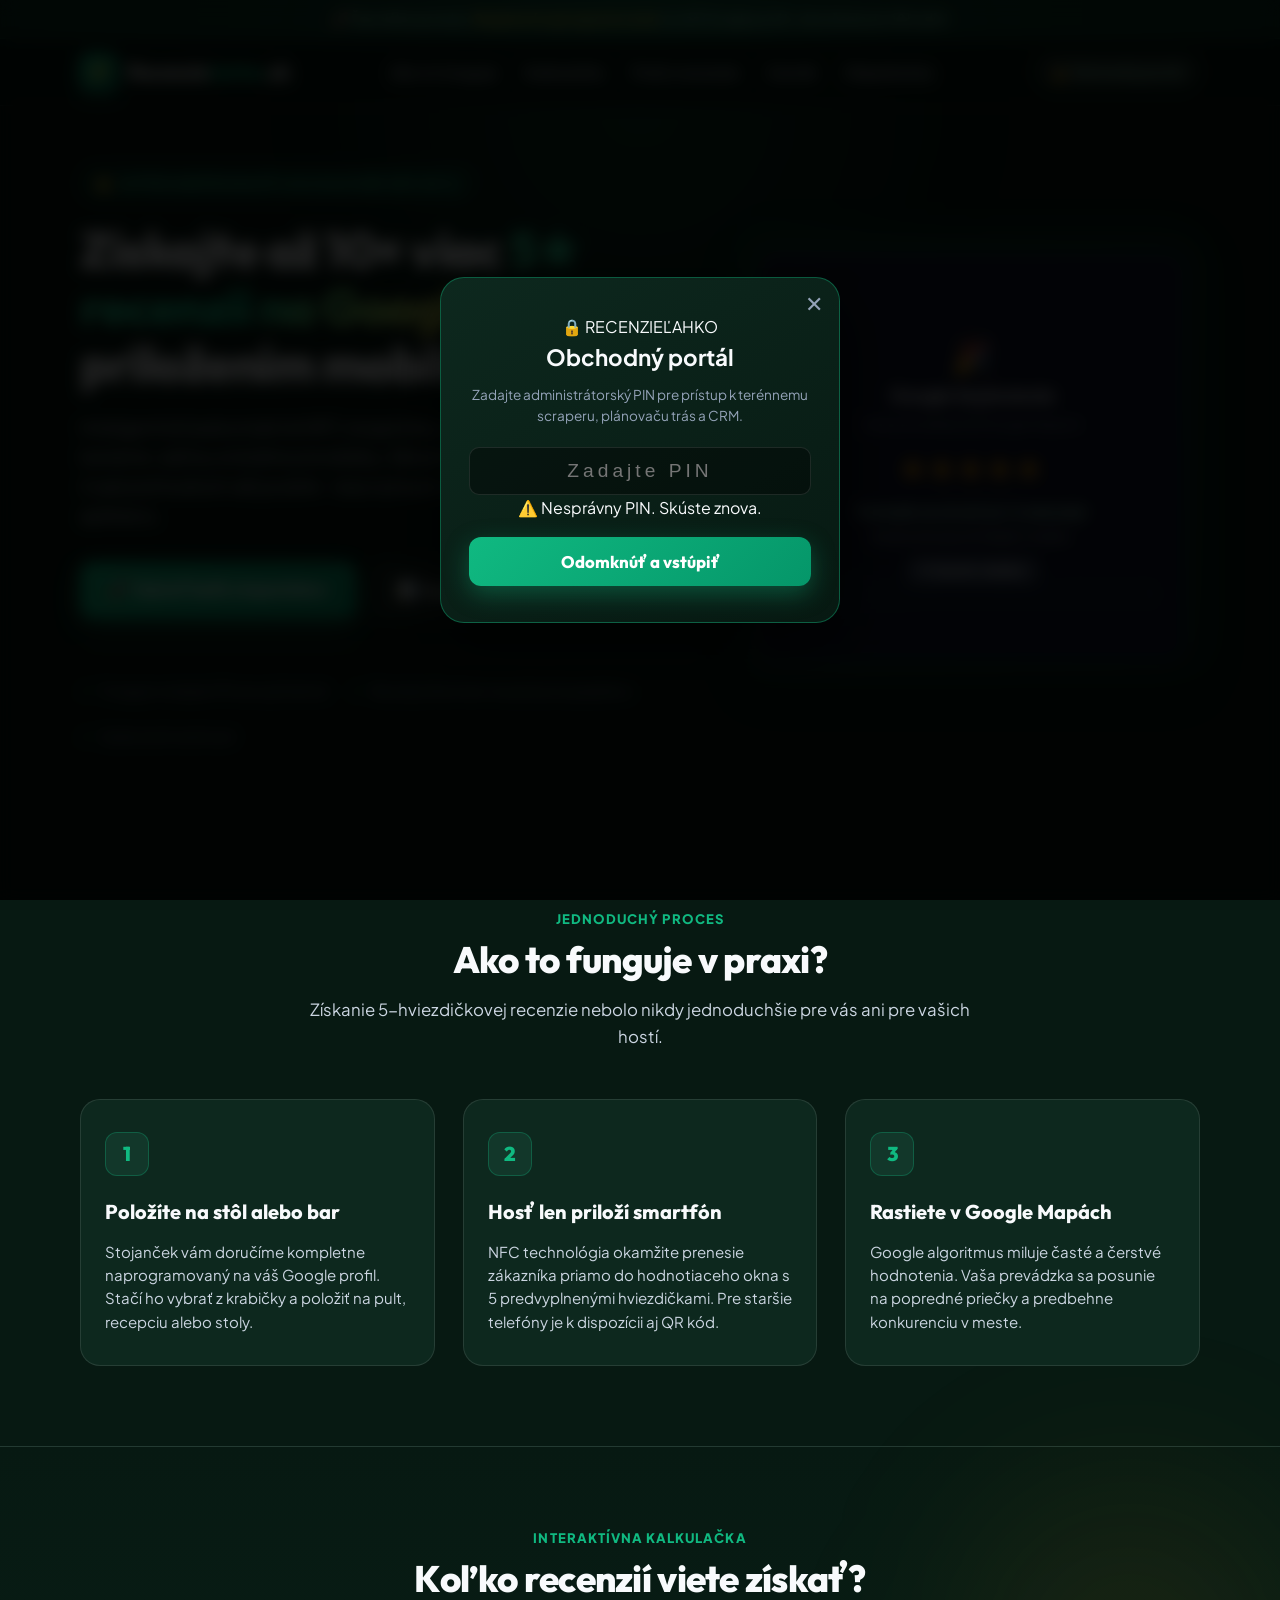
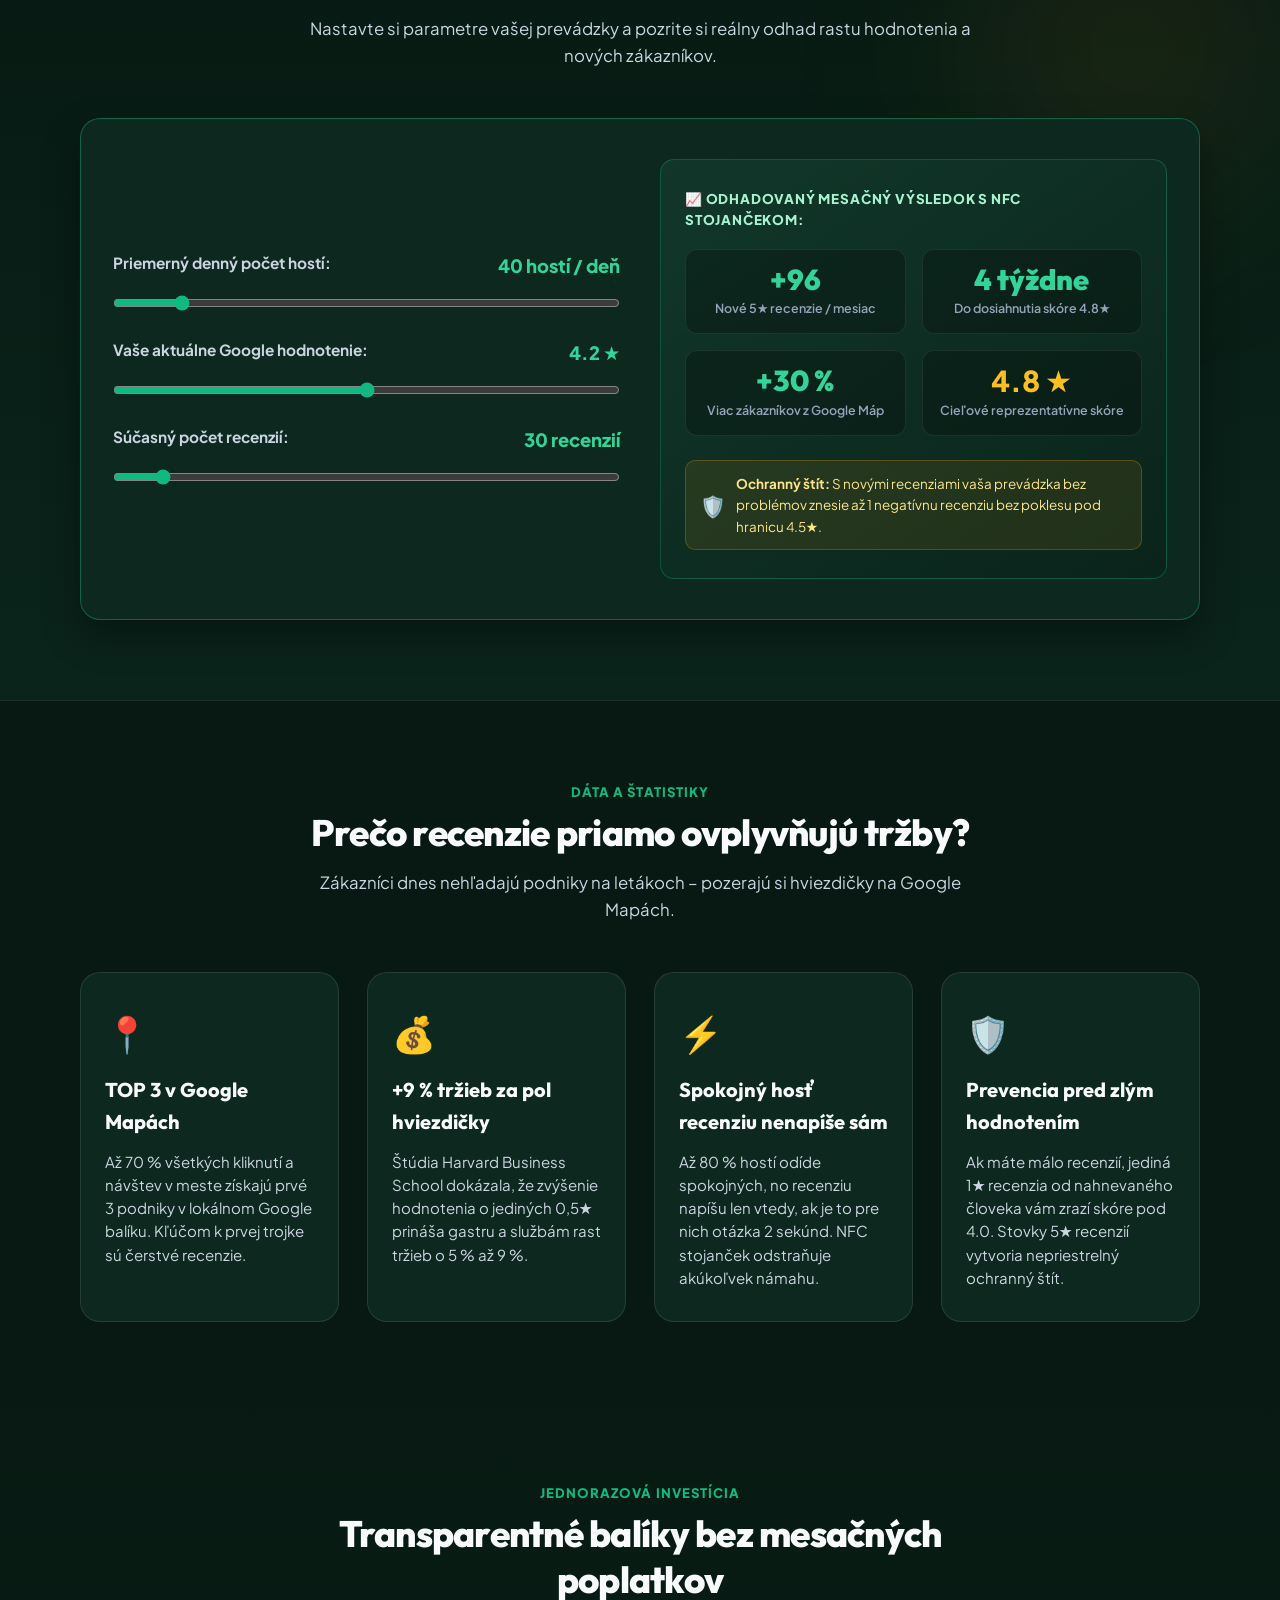
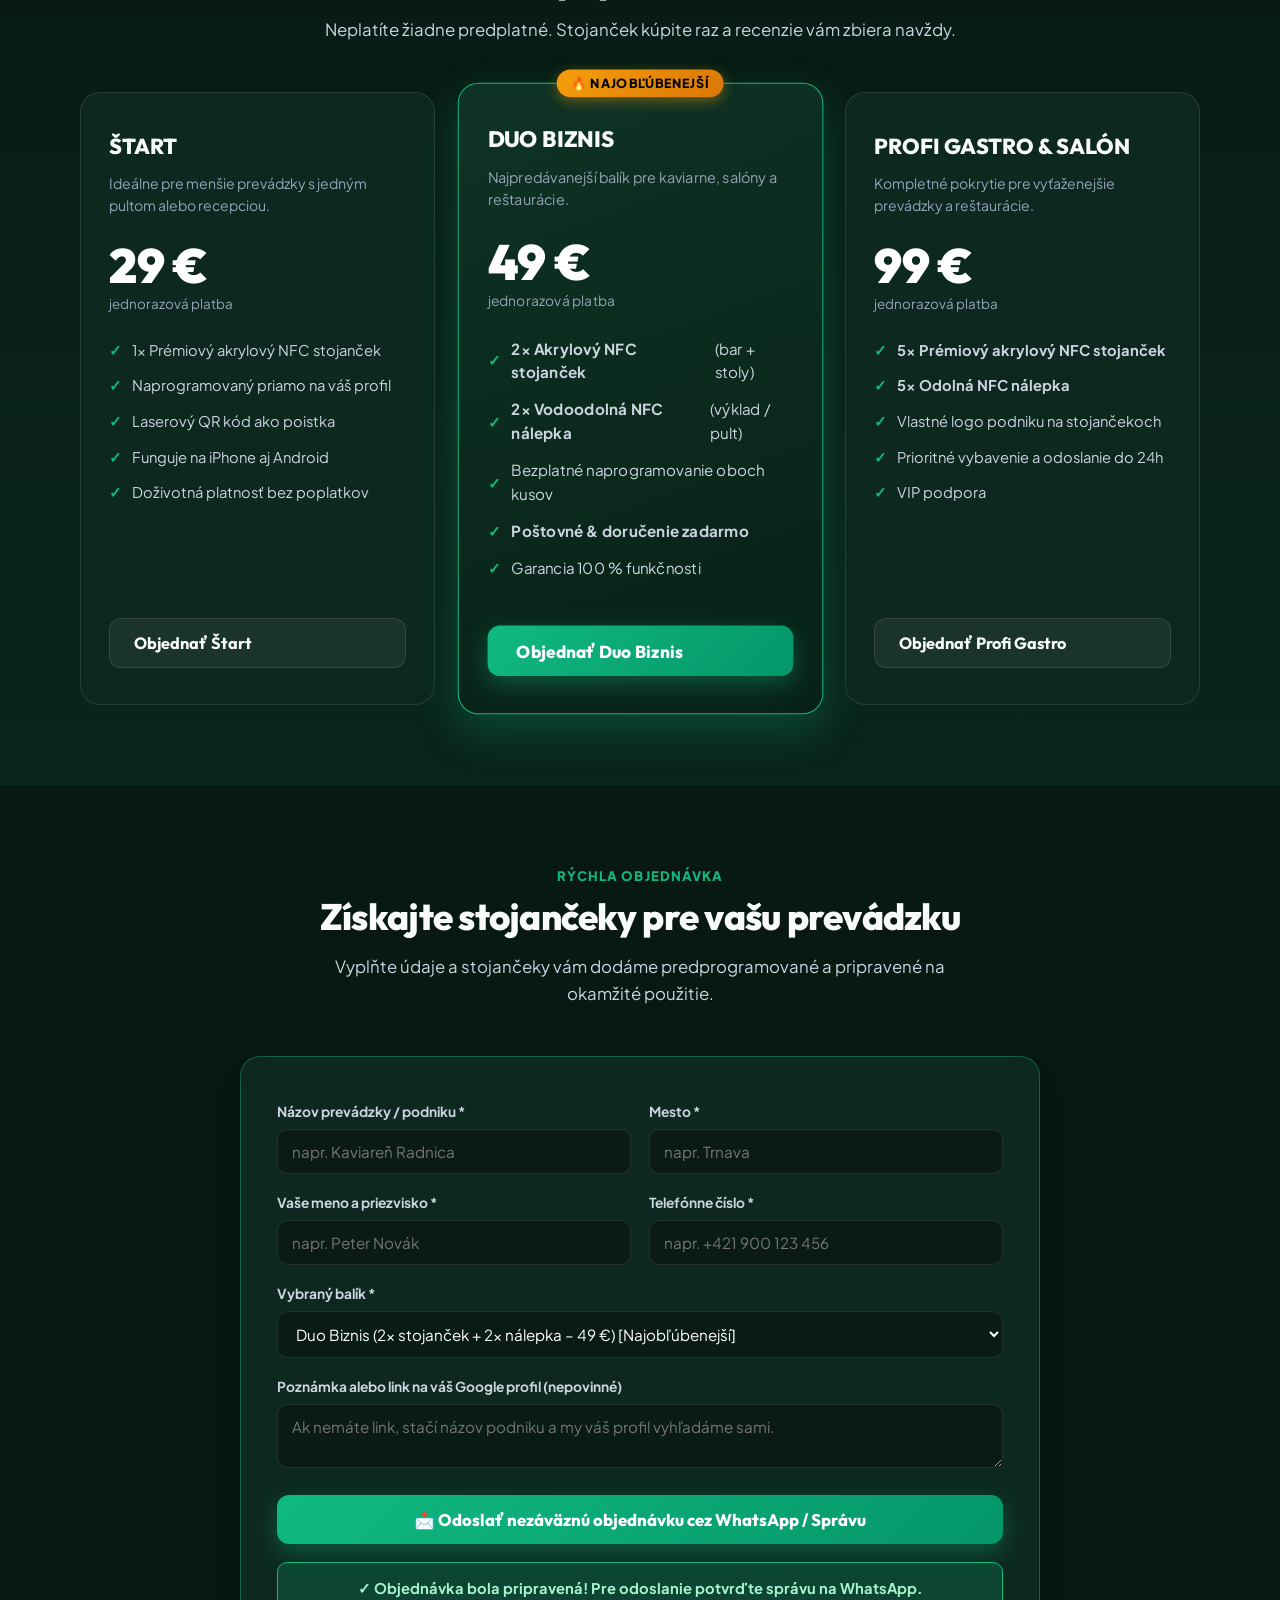
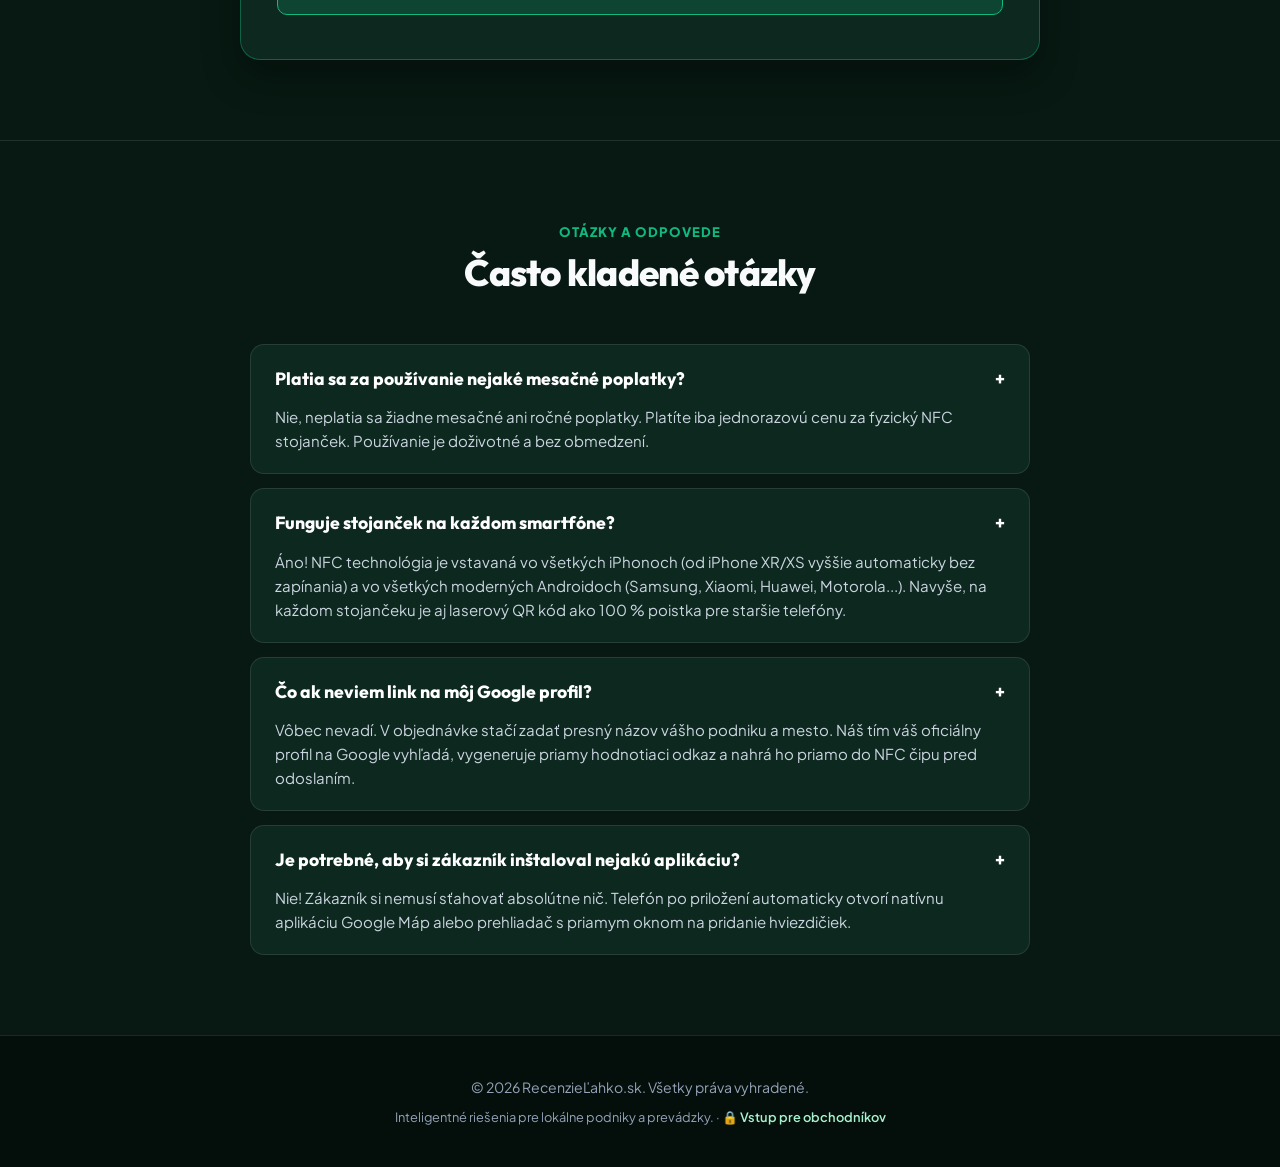
==== index.html @ ba393b00 "Nastavenie domeny recenzielahko.sk, PIN 178155 pre portal a B2B cennika" ====
<!doctype html>
<html lang="sk">
  <head>
    <meta charset="utf-8" />
    <meta name="viewport" content="width=device-width, initial-scale=1, viewport-fit=cover" />
    <meta name="theme-color" content="#071912" />
    <meta name="description" content="Získajte až 10× viac 5★ recenzií na Google jedným priložením mobilu. Prémiové NFC stojančeky a nálepky pre reštaurácie, kaviarne, salóny a lokálne prevádzky." />
    <link rel="icon" href="icon.svg" type="image/svg+xml" />
    <link rel="apple-touch-icon" href="icon-192.png" />
    <link rel="stylesheet" href="landing.css?v=2" />
    <title>RecenzieĽahko.sk – Viac 5★ Google recenzií jedným dotykom</title>
  </head>
  <body>
    <!-- Ambient Glows -->
    <div class="ambient-glow-1"></div>
    <div class="ambient-glow-2"></div>

    <!-- Top Announcement Bar -->
    <div class="top-bar">
      <span>🚀 Špeciálna ponuka: <strong>Bezplatné naprogramovanie</strong> na váš Google profil + doručenie do 48 hodín!</span>
    </div>

    <!-- Navbar -->
    <header class="navbar">
      <div class="container nav-container">
        <a href="#hero" class="brand-logo">
          <div class="brand-icon-wrap">⚡</div>
          <div>Recenzie<span class="accent">Ľahko</span>.sk</div>
        </a>

        <nav>
          <ul class="nav-links">
            <li><a href="#ako-to-funguje">Ako to funguje</a></li>
            <li><a href="#kalkulacka">Kalkulačka</a></li>
            <li><a href="#vyhody">Prečo recenzie</a></li>
            <li><a href="#cennik">Cenník</a></li>
            <li><a href="#objednavka">Objednávka</a></li>
          </ul>
        </nav>

        <div class="nav-actions">
          <button id="portalLoginBtn" class="portal-login-btn" type="button" title="Vstup do interného scrapera a CRM">
            🔒 Obchodný portál
          </button>
        </div>
      </div>
    </header>

    <!-- Hero Section -->
    <section id="hero" class="hero-section">
      <div class="container hero-grid">
        <div class="hero-text-col">
          <div class="hero-badge">
            <span>⭐</span> ZVÝŠTE NÁVŠTEVNOSŤ Z GOOGLE MÁP AŽ O 30 %
          </div>
          <h1 class="hero-title">
            Získajte až 10× viac <span class="gradient-text">5★ recenzií na Google</span> jedným priložením mobilu.
          </h1>
          <p class="hero-subtitle">
            Inteligentné bezkontaktné NFC stojančeky a nálepky pre reštaurácie, kaviarne, salóny a lokálne prevádzky. Zákazník len priloží smartfón a do 2 sekúnd hodnotí váš podnik – bez nutnosti sťahovať akúkoľvek aplikáciu.
          </p>

          <div class="hero-cta-row">
            <a href="#cennik" class="btn-primary">
              🚀 Vybrať balík stojančekov
            </a>
            <a href="#kalkulacka" class="btn-secondary">
              📊 Vypočítať rast hodnotenia
            </a>
          </div>

          <div class="trust-bullets">
            <div class="trust-item">
              <span class="icon">✓</span> Funguje na Apple iPhone aj Android
            </div>
            <div class="trust-item">
              <span class="icon">✓</span> Bez akýchkoľvek mesačných poplatkov
            </div>
            <div class="trust-item">
              <span class="icon">✓</span> Doživotná funkčnosť
            </div>
          </div>
        </div>

        <!-- 3D Stand Visual & Simulation -->
        <div class="hero-visual-col">
          <div class="hero-visual-card">
            <!-- Simulated Google Review Popup (Toggled on Click) -->
            <div id="demoPopup" class="demo-popup-overlay hidden">
              <span style="font-size: 2rem;">🎉</span>
              <h4>Google Hodnotenie</h4>
              <p class="hint" style="color: #94a3b8; font-size: 0.82rem;">Vaša prevádzka na Google Mapách</p>
              <div class="demo-popup-stars">★★★★★</div>
              <p style="font-size: 0.88rem; color: #a7f3d0; font-weight: 700;">Formulár sa otvoril za 1,2 sekundy!</p>
              <p class="hint" style="color: #cbd5e1; font-size: 0.78rem; margin-top: 4px;">Hostia nemusia nič hľadať v mobile.</p>
              <button id="closeDemoBtn" class="demo-popup-close-btn" type="button">✕ Zavrieť ukážku</button>
            </div>

            <!-- Stand Mockup -->
            <div class="stand-mockup">
              <div class="stand-google-logo">
                <span>G</span><span>o</span><span>o</span><span>g</span><span>l</span><span>e</span>
              </div>
              <div class="stand-nfc-wave">
                <span>📡</span>
              </div>
              <div>
                <div class="stand-stars">★★★★★</div>
                <div class="stand-tap-hint">Priložte telefón sem</div>
              </div>
            </div>

            <button id="triggerDemoBtn" class="interactive-demo-btn" type="button">
              📱 Kliknite sem a vyskúšajte simuláciu priloženia
            </button>
            <p class="hint" style="margin-top: 10px; color: #64748b; font-size: 0.78rem;">
              Akrylový stojanček v prémiovej čierno-zelenej povrchovej úprave.
            </p>
          </div>
        </div>
      </div>
    </section>

    <!-- Ako to funguje -->
    <section id="ako-to-funguje" class="steps-section">
      <div class="container">
        <div class="section-heading">
          <span class="section-tag">JEDNODUCHÝ PROCES</span>
          <h2 class="section-title">Ako to funguje v praxi?</h2>
          <p class="section-desc">Získanie 5-hviezdičkovej recenzie nebolo nikdy jednoduchšie pre vás ani pre vašich hostí.</p>
        </div>

        <div class="steps-grid">
          <div class="step-card">
            <div class="step-number">1</div>
            <h3 class="step-title">Položíte na stôl alebo bar</h3>
            <p class="step-desc">
              Stojanček vám doručíme kompletne naprogramovaný na váš Google profil. Stačí ho vybrať z krabičky a položiť na pult, recepciu alebo stoly.
            </p>
          </div>

          <div class="step-card">
            <div class="step-number">2</div>
            <h3 class="step-title">Hosť len priloží smartfón</h3>
            <p class="step-desc">
              NFC technológia okamžite prenesie zákazníka priamo do hodnotiaceho okna s 5 predvyplnenými hviezdičkami. Pre staršie telefóny je k dispozícii aj QR kód.
            </p>
          </div>

          <div class="step-card">
            <div class="step-number">3</div>
            <h3 class="step-title">Rastiete v Google Mapách</h3>
            <p class="step-desc">
              Google algoritmus miluje časté a čerstvé hodnotenia. Vaša prevádzka sa posunie na popredné priečky a predbehne konkurenciu v meste.
            </p>
          </div>
        </div>
      </div>
    </section>

    <!-- Interaktívna Kalkulačka -->
    <section id="kalkulacka" class="calculator-section">
      <div class="container">
        <div class="section-heading">
          <span class="section-tag">INTERAKTÍVNA KALKULAČKA</span>
          <h2 class="section-title">Koľko recenzií viete získať?</h2>
          <p class="section-desc">Nastavte si parametre vašej prevádzky a pozrite si reálny odhad rastu hodnotenia a nových zákazníkov.</p>
        </div>

        <div class="calc-card">
          <div class="calc-grid">
            <div class="calc-inputs">
              <div class="calc-input-group">
                <label for="guestsSlider">
                  <span>Priemerný denný počet hostí:</span>
                  <span id="guestsDisplay" class="val-display">40 hostí / deň</span>
                </label>
                <input id="guestsSlider" class="calc-slider" type="range" min="10" max="250" step="5" value="40" />
              </div>

              <div class="calc-input-group">
                <label for="scoreSlider">
                  <span>Vaše aktuálne Google hodnotenie:</span>
                  <span id="scoreDisplay" class="val-display">4.2 ★</span>
                </label>
                <input id="scoreSlider" class="calc-slider" type="range" min="3.5" max="4.9" step="0.1" value="4.2" />
              </div>

              <div class="calc-input-group">
                <label for="reviewsSlider">
                  <span>Súčasný počet recenzií:</span>
                  <span id="reviewsDisplay" class="val-display">30 recenzií</span>
                </label>
                <input id="reviewsSlider" class="calc-slider" type="range" min="5" max="300" step="5" value="30" />
              </div>
            </div>

            <div class="calc-results-box">
              <div class="calc-results-heading">📈 Odhadovaný mesačný výsledok s NFC stojančekom:</div>

              <div class="calc-kpi-grid">
                <div class="calc-kpi-card">
                  <div id="calcNewReviews" class="calc-kpi-val">+96</div>
                  <div class="calc-kpi-lbl">Nové 5★ recenzie / mesiac</div>
                </div>

                <div class="calc-kpi-card">
                  <div id="calcWeeksToGoal" class="calc-kpi-val">3 týždne</div>
                  <div class="calc-kpi-lbl">Do dosiahnutia skóre 4.8★</div>
                </div>

                <div class="calc-kpi-card">
                  <div id="calcCustomerGrowth" class="calc-kpi-val">+25 %</div>
                  <div class="calc-kpi-lbl">Viac zákazníkov z Google Máp</div>
                </div>

                <div class="calc-kpi-card">
                  <div style="font-size: 1.8rem; font-weight: 850; color: #fbbf24; line-height: 1.1; margin-bottom: 4px;">4.8 ★</div>
                  <div class="calc-kpi-lbl">Cieľové reprezentatívne skóre</div>
                </div>
              </div>

              <div class="calc-shield-info">
                <span style="font-size: 1.3rem;">🛡️</span>
                <span><strong>Ochranný štít:</strong> S novými recenziami vaša prevádzka bez problémov znesie až <span id="calcShieldCount">6 negatívnych recenzií</span> bez poklesu pod hranicu 4.5★.</span>
              </div>
            </div>
          </div>
        </div>
      </div>
    </section>

    <!-- Prečo Google recenzie rozhodujú o tržbách -->
    <section id="vyhody" class="steps-section">
      <div class="container">
        <div class="section-heading">
          <span class="section-tag">DÁTA A ŠTATISTIKY</span>
          <h2 class="section-title">Prečo recenzie priamo ovplyvňujú tržby?</h2>
          <p class="section-desc">Zákazníci dnes nehľadajú podniky na letákoch – pozerajú si hviezdičky na Google Mapách.</p>
        </div>

        <div class="steps-grid" style="grid-template-columns: repeat(auto-fit, minmax(250px, 1fr));">
          <div class="step-card">
            <div style="font-size: 2.2rem; margin-bottom: 12px;">📍</div>
            <h3 class="step-title">TOP 3 v Google Mapách</h3>
            <p class="step-desc">Až 70 % všetkých kliknutí a návštev v meste získajú prvé 3 podniky v lokálnom Google balíku. Kľúčom k prvej trojke sú čerstvé recenzie.</p>
          </div>

          <div class="step-card">
            <div style="font-size: 2.2rem; margin-bottom: 12px;">💰</div>
            <h3 class="step-title">+9 % tržieb za pol hviezdičky</h3>
            <p class="step-desc">Štúdia Harvard Business School dokázala, že zvýšenie hodnotenia o jediných 0,5★ prináša gastru a službám rast tržieb o 5 % až 9 %.</p>
          </div>

          <div class="step-card">
            <div style="font-size: 2.2rem; margin-bottom: 12px;">⚡</div>
            <h3 class="step-title">Spokojný hosť recenziu nenapíše sám</h3>
            <p class="step-desc">Až 80 % hostí odíde spokojných, no recenziu napíšu len vtedy, ak je to pre nich otázka 2 sekúnd. NFC stojanček odstraňuje akúkoľvek námahu.</p>
          </div>

          <div class="step-card">
            <div style="font-size: 2.2rem; margin-bottom: 12px;">🛡️</div>
            <h3 class="step-title">Prevencia pred zlým hodnotením</h3>
            <p class="step-desc">Ak máte málo recenzií, jediná 1★ recenzia od nahnevaného človeka vám zrazí skóre pod 4.0. Stovky 5★ recenzií vytvoria nepriestrelný ochranný štít.</p>
          </div>
        </div>
      </div>
    </section>

    <!-- Cenník balíkov -->
    <section id="cennik" class="pricing-section">
      <div class="container">
        <div class="section-heading">
          <span class="section-tag">JEDNORAZOVÁ INVESTÍCIA</span>
          <h2 class="section-title">Transparentné balíky bez mesačných poplatkov</h2>
          <p class="section-desc">Neplatíte žiadne predplatné. Stojanček kúpite raz a recenzie vám zbiera navždy.</p>
        </div>

        <div class="pricing-grid">
          <!-- Balík 1: Štart -->
          <div class="pricing-card">
            <h3 class="plan-name">ŠTART</h3>
            <p class="plan-desc">Ideálne pre menšie prevádzky s jedným pultom alebo recepciou.</p>
            <div class="plan-price">
              <span class="price-num">29 €</span>
              <span class="price-sub">jednorazová platba</span>
            </div>
            <ul class="plan-features">
              <li><span class="check">✓</span> 1× Prémiový akrylový NFC stojanček</li>
              <li><span class="check">✓</span> Naprogramovaný priamo na váš profil</li>
              <li><span class="check">✓</span> Laserový QR kód ako poistka</li>
              <li><span class="check">✓</span> Funguje na iPhone aj Android</li>
              <li><span class="check">✓</span> Doživotná platnosť bez poplatkov</li>
            </ul>
            <button class="btn-secondary" type="button" onclick="selectPackage('Štart (1x stojanček - 29 €)')">
              Objednať Štart
            </button>
          </div>

          <!-- Balík 2: Bestseller -->
          <div class="pricing-card featured">
            <div class="featured-badge">🔥 NAJOBĽÚBENEJŠÍ</div>
            <h3 class="plan-name">DUO BIZNIS</h3>
            <p class="plan-desc">Najpredávanejší balík pre kaviarne, salóny a reštaurácie.</p>
            <div class="plan-price">
              <span class="price-num">49 €</span>
              <span class="price-sub">jednorazová platba</span>
            </div>
            <ul class="plan-features">
              <li><span class="check">✓</span> <strong>2× Akrylový NFC stojanček</strong> (bar + stoly)</li>
              <li><span class="check">✓</span> <strong>2× Vodoodolná NFC nálepka</strong> (výklad / pult)</li>
              <li><span class="check">✓</span> Bezplatné naprogramovanie oboch kusov</li>
              <li><span class="check">✓</span> <strong>Poštovné & doručenie zadarmo</strong></li>
              <li><span class="check">✓</span> Garancia 100 % funkčnosti</li>
            </ul>
            <button class="btn-primary" type="button" onclick="selectPackage('Duo Biznis (2x stojanček + 2x nálepka - 49 €)')">
              Objednať Duo Biznis
            </button>
          </div>

          <!-- Balík 3: Profi Gastro -->
          <div class="pricing-card">
            <h3 class="plan-name">PROFI GASTRO & SALÓN</h3>
            <p class="plan-desc">Kompletné pokrytie pre vyťaženejšie prevádzky a reštaurácie.</p>
            <div class="plan-price">
              <span class="price-num">99 €</span>
              <span class="price-sub">jednorazová platba</span>
            </div>
            <ul class="plan-features">
              <li><span class="check">✓</span> <strong>5× Prémiový akrylový NFC stojanček</strong></li>
              <li><span class="check">✓</span> <strong>5× Odolná NFC nálepka</strong></li>
              <li><span class="check">✓</span> Vlastné logo podniku na stojančekoch</li>
              <li><span class="check">✓</span> Prioritné vybavenie a odoslanie do 24h</li>
              <li><span class="check">✓</span> VIP podpora</li>
            </ul>
            <button class="btn-secondary" type="button" onclick="selectPackage('Profi Gastro (5x stojanček + 5x nálepka - 99 €)')">
              Objednať Profi Gastro
            </button>
          </div>
        </div>
      </div>
    </section>

    <!-- Objednávkový formulár -->
    <section id="objednavka" class="order-section">
      <div class="container">
        <div class="section-heading">
          <span class="section-tag">RÝCHLA OBJEDNÁVKA</span>
          <h2 class="section-title">Získajte stojančeky pre vašu prevádzku</h2>
          <p class="section-desc">Vyplňte údaje a stojančeky vám dodáme predprogramované a pripravené na okamžité použitie.</p>
        </div>

        <div class="order-card">
          <form id="orderForm">
            <div class="form-grid">
              <div class="form-group">
                <label for="orderBusiness">Názov prevádzky / podniku *</label>
                <input id="orderBusiness" type="text" required placeholder="napr. Kaviareň Radnica" />
              </div>

              <div class="form-group">
                <label for="orderCity">Mesto *</label>
                <input id="orderCity" type="text" required placeholder="napr. Trnava" />
              </div>

              <div class="form-group">
                <label for="orderName">Vaše meno a priezvisko *</label>
                <input id="orderName" type="text" required placeholder="napr. Peter Novák" />
              </div>

              <div class="form-group">
                <label for="orderPhone">Telefónne číslo *</label>
                <input id="orderPhone" type="tel" required placeholder="napr. +421 900 123 456" />
              </div>

              <div class="form-group form-group-full">
                <label for="orderPackage">Vybraný balík *</label>
                <select id="orderPackage" required>
                  <option value="Duo Biznis (2x stojanček + 2x nálepka - 49 €)">Duo Biznis (2× stojanček + 2× nálepka – 49 €) [Najobľúbenejší]</option>
                  <option value="Štart (1x stojanček - 29 €)">Štart (1× stojanček – 29 €)</option>
                  <option value="Profi Gastro (5x stojanček + 5x nálepka - 99 €)">Profi Gastro (5× stojanček + 5× nálepka – 99 €)</option>
                </select>
              </div>

              <div class="form-group form-group-full">
                <label for="orderNote">Poznámka alebo link na váš Google profil (nepovinné)</label>
                <textarea id="orderNote" rows="2" placeholder="Ak nemáte link, stačí názov podniku a my váš profil vyhľadáme sami."></textarea>
              </div>
            </div>

            <button type="submit" class="btn-primary" style="width: 100%; margin-top: 20px; justify-content: center;">
              📩 Odoslať nezáväznú objednávku cez WhatsApp / Správu
            </button>

            <div id="orderSuccess" class="order-status-msg success hidden">
              ✓ Objednávka bola pripravená! Pre odoslanie potvrďte správu na WhatsApp.
            </div>
          </form>
        </div>
      </div>
    </section>

    <!-- FAQ -->
    <section class="faq-section">
      <div class="container">
        <div class="section-heading">
          <span class="section-tag">OTÁZKY A ODPOVEDE</span>
          <h2 class="section-title">Často kladené otázky</h2>
        </div>

        <div class="faq-list">
          <div class="faq-item">
            <div class="faq-question">
              <span>Platia sa za používanie nejaké mesačné poplatky?</span>
              <span class="faq-toggle-icon">+</span>
            </div>
            <p class="faq-answer hidden">
              Nie, neplatia sa žiadne mesačné ani ročné poplatky. Platíte iba jednorazovú cenu za fyzický NFC stojanček. Používanie je doživotné a bez obmedzení.
            </p>
          </div>

          <div class="faq-item">
            <div class="faq-question">
              <span>Funguje stojanček na každom smartfóne?</span>
              <span class="faq-toggle-icon">+</span>
            </div>
            <p class="faq-answer hidden">
              Áno! NFC technológia je vstavaná vo všetkých iPhonoch (od iPhone XR/XS vyššie automaticky bez zapínania) a vo všetkých moderných Androidoch (Samsung, Xiaomi, Huawei, Motorola...). Navyše, na každom stojančeku je aj laserový QR kód ako 100 % poistka pre staršie telefóny.
            </p>
          </div>

          <div class="faq-item">
            <div class="faq-question">
              <span>Čo ak neviem link na môj Google profil?</span>
              <span class="faq-toggle-icon">+</span>
            </div>
            <p class="faq-answer hidden">
              Vôbec nevadí. V objednávke stačí zadať presný názov vášho podniku a mesto. Náš tím váš oficiálny profil na Google vyhľadá, vygeneruje priamy hodnotiaci odkaz a nahrá ho priamo do NFC čipu pred odoslaním.
            </p>
          </div>

          <div class="faq-item">
            <div class="faq-question">
              <span>Je potrebné, aby si zákazník inštaloval nejakú aplikáciu?</span>
              <span class="faq-toggle-icon">+</span>
            </div>
            <p class="faq-answer hidden">
              Nie! Zákazník si nemusí sťahovať absolútne nič. Telefón po priložení automaticky otvorí natívnu aplikáciu Google Máp alebo prehliadač s priamym oknom na pridanie hviezdičiek.
            </p>
          </div>
        </div>
      </div>
    </section>

    <!-- Footer -->
    <footer class="footer">
      <div class="container">
        <p style="margin-bottom: 8px;">© 2026 RecenzieĽahko.sk. Všetky práva vyhradené.</p>
        <p style="font-size: 0.8rem;">
          Inteligentné riešenia pre lokálne podniky a prevádzky. · 
          <a href="#" id="footerLoginLink">🔒 Vstup pre obchodníkov</a>
        </p>
      </div>
    </footer>

    <!-- Login Modal (Obchodný portál / Scraper) -->
    <div id="loginModal" class="modal-overlay hidden">
      <div class="modal-card">
        <button id="closeLoginModal" class="modal-close-btn" type="button">✕</button>
        <div class="auth-logo-badge">🔒 RECENZIEĽAHKO</div>
        <h3 style="font-size: 1.4rem; margin-bottom: 8px;">Obchodný portál</h3>
        <p class="hint" style="color: #94a3b8; font-size: 0.85rem; margin-bottom: 20px;">
          Zadajte administrátorský PIN pre prístup k terénnemu scraperu, plánovaču trás a CRM.
        </p>

        <form id="modalAuthForm">
          <input id="modalPinInput" type="password" autocomplete="current-password" placeholder="Zadajte PIN" style="width: 100%; background: rgba(0,0,0,0.4); border: 1.5px solid var(--border); color: #fff; padding: 12px 14px; border-radius: 10px; font-size: 1.2rem; text-align: center; letter-spacing: 4px;" required />
          <p id="modalAuthError" class="auth-error-msg hidden">⚠️ Nesprávny PIN. Skúste znova.</p>
          <button type="submit" class="btn-primary" style="width: 100%; margin-top: 16px; justify-content: center;">
            Odomknúť a vstúpiť
          </button>
        </form>
      </div>
    </div>

    <!-- Script -->
    <script src="landing.js?v=2"></script>
  </body>
</html>
---- landing.css ----
/* ==========================================================================
   NFC Recenzie - Landing Page Stylesheet
   Modern, Ultra-Premium, Dynamic Aesthetics (Forest Green + Gold + Glass)
   ========================================================================== */

@import url('https://fonts.googleapis.com/css2?family=Outfit:wght@400;500;600;700;800;900&family=Plus+Jakarta+Sans:wght@400;500;600;700;800&display=swap');

:root {
  --bg-dark: #071912;
  --bg-card: #0d281e;
  --bg-card-light: #12372a;
  --primary: #10b981;
  --primary-hover: #059669;
  --primary-glow: rgba(16, 185, 129, 0.25);
  --gold: #f59e0b;
  --gold-light: #fef3c7;
  --text-main: #f8fafc;
  --text-muted: #94a3b8;
  --text-sub: #cbd5e1;
  --border: rgba(255, 255, 255, 0.1);
  --border-active: rgba(16, 185, 129, 0.4);
  --radius-lg: 20px;
  --radius-md: 14px;
  --radius-sm: 8px;
  --font-heading: 'Outfit', sans-serif;
  --font-body: 'Plus Jakarta Sans', sans-serif;
  --shadow-card: 0 16px 36px rgba(0, 0, 0, 0.35);
  --shadow-glow: 0 0 40px rgba(16, 185, 129, 0.2);
}

*, *::before, *::after {
  box-sizing: border-box;
  margin: 0;
  padding: 0;
}

html {
  scroll-behavior: smooth;
  font-size: 16px;
  background-color: var(--bg-dark);
}

body {
  font-family: var(--font-body);
  color: var(--text-main);
  background-color: var(--bg-dark);
  line-height: 1.6;
  overflow-x: hidden;
  -webkit-font-smoothing: antialiased;
}

/* Background Ambient Glows */
.ambient-glow-1 {
  position: absolute;
  top: -120px;
  left: 50%;
  transform: translateX(-50%);
  width: 750px;
  height: 450px;
  background: radial-gradient(circle, rgba(16, 185, 129, 0.18) 0%, rgba(7, 25, 18, 0) 70%);
  filter: blur(60px);
  pointer-events: none;
  z-index: 0;
}

.ambient-glow-2 {
  position: absolute;
  top: 1400px;
  right: -100px;
  width: 500px;
  height: 500px;
  background: radial-gradient(circle, rgba(245, 158, 11, 0.1) 0%, rgba(7, 25, 18, 0) 70%);
  filter: blur(80px);
  pointer-events: none;
  z-index: 0;
}

.container {
  max-width: 1160px;
  margin: 0 auto;
  padding: 0 20px;
  position: relative;
  z-index: 1;
}

/* ----------------------------------------------------
   Announcement Bar
---------------------------------------------------- */
.top-bar {
  background: linear-gradient(90deg, #092e21 0%, #124331 50%, #092e21 100%);
  border-bottom: 1px solid rgba(16, 185, 129, 0.2);
  text-align: center;
  padding: 8px 14px;
  font-size: 0.84rem;
  font-weight: 600;
  color: #a7f3d0;
  display: flex;
  align-items: center;
  justify-content: center;
  gap: 8px;
}

.top-bar strong {
  color: #fde047;
}

/* ----------------------------------------------------
   Navbar
---------------------------------------------------- */
.navbar {
  position: sticky;
  top: 0;
  background: rgba(7, 25, 18, 0.85);
  backdrop-filter: blur(14px);
  -webkit-backdrop-filter: blur(14px);
  border-bottom: 1px solid var(--border);
  z-index: 100;
  padding: 14px 0;
  transition: background 0.3s;
}

.nav-container {
  display: flex;
  align-items: center;
  justify-content: space-between;
}

.brand-logo {
  display: flex;
  align-items: center;
  gap: 10px;
  text-decoration: none;
  color: var(--text-main);
  font-family: var(--font-heading);
  font-weight: 800;
  font-size: 1.25rem;
  letter-spacing: -0.02em;
}

.brand-icon-wrap {
  width: 38px;
  height: 38px;
  background: linear-gradient(135deg, #10b981 0%, #047857 100%);
  border-radius: 10px;
  display: flex;
  align-items: center;
  justify-content: center;
  font-size: 1.2rem;
  box-shadow: 0 4px 14px rgba(16, 185, 129, 0.4);
}

.brand-logo span.accent {
  color: var(--primary);
}

.nav-links {
  display: flex;
  align-items: center;
  gap: 28px;
  list-style: none;
}

.nav-links a {
  color: var(--text-sub);
  text-decoration: none;
  font-size: 0.92rem;
  font-weight: 600;
  transition: color 0.15s;
}

.nav-links a:hover {
  color: var(--primary);
}

.nav-actions {
  display: flex;
  align-items: center;
  gap: 12px;
}

.portal-login-btn {
  background: rgba(255, 255, 255, 0.08);
  color: #a7f3d0;
  border: 1.5px solid rgba(16, 185, 129, 0.35);
  padding: 8px 16px;
  border-radius: 99px;
  font-family: var(--font-body);
  font-size: 0.85rem;
  font-weight: 700;
  cursor: pointer;
  display: inline-flex;
  align-items: center;
  gap: 6px;
  transition: all 0.2s;
}

.portal-login-btn:hover {
  background: rgba(16, 185, 129, 0.15);
  border-color: var(--primary);
  color: #ffffff;
  transform: translateY(-1px);
}

/* ----------------------------------------------------
   Hero Section
---------------------------------------------------- */
.hero-section {
  padding: 60px 0 80px;
  position: relative;
}

.hero-grid {
  display: grid;
  grid-template-columns: 1.15fr 0.85fr;
  gap: 48px;
  align-items: center;
}

.hero-badge {
  display: inline-flex;
  align-items: center;
  gap: 8px;
  background: rgba(16, 185, 129, 0.12);
  border: 1px solid rgba(16, 185, 129, 0.3);
  color: #34d399;
  padding: 6px 14px;
  border-radius: 99px;
  font-size: 0.82rem;
  font-weight: 750;
  letter-spacing: 0.04em;
  margin-bottom: 20px;
}

.hero-title {
  font-family: var(--font-heading);
  font-size: 3.1rem;
  font-weight: 850;
  line-height: 1.15;
  letter-spacing: -0.03em;
  margin-bottom: 20px;
}

.hero-title .gradient-text {
  background: linear-gradient(120deg, #34d399 0%, #10b981 50%, #fde047 100%);
  -webkit-background-clip: text;
  -webkit-text-fill-color: transparent;
}

.hero-subtitle {
  font-size: 1.12rem;
  color: var(--text-sub);
  line-height: 1.65;
  margin-bottom: 32px;
  max-width: 580px;
}

.hero-cta-row {
  display: flex;
  gap: 16px;
  flex-wrap: wrap;
  margin-bottom: 36px;
}

.btn-primary {
  background: linear-gradient(135deg, #10b981 0%, #059669 100%);
  color: #ffffff;
  border: none;
  padding: 14px 28px;
  border-radius: 12px;
  font-family: var(--font-heading);
  font-size: 1.05rem;
  font-weight: 750;
  text-decoration: none;
  display: inline-flex;
  align-items: center;
  gap: 8px;
  cursor: pointer;
  box-shadow: 0 8px 24px rgba(16, 185, 129, 0.35);
  transition: all 0.2s;
}

.btn-primary:hover {
  transform: translateY(-2px);
  box-shadow: 0 12px 28px rgba(16, 185, 129, 0.45);
}

.btn-secondary {
  background: rgba(255, 255, 255, 0.06);
  color: var(--text-main);
  border: 1px solid var(--border);
  padding: 14px 24px;
  border-radius: 12px;
  font-family: var(--font-heading);
  font-size: 1.02rem;
  font-weight: 700;
  text-decoration: none;
  display: inline-flex;
  align-items: center;
  gap: 8px;
  cursor: pointer;
  transition: all 0.2s;
}

.btn-secondary:hover {
  background: rgba(255, 255, 255, 0.12);
  border-color: rgba(255, 255, 255, 0.2);
}

.trust-bullets {
  display: flex;
  gap: 24px;
  flex-wrap: wrap;
  border-top: 1px solid var(--border);
  padding-top: 24px;
}

.trust-item {
  display: flex;
  align-items: center;
  gap: 8px;
  font-size: 0.88rem;
  color: var(--text-muted);
}

.trust-item span.icon {
  color: var(--primary);
  font-weight: bold;
}

/* ----------------------------------------------------
   Hero Visual: 3D NFC Stand Mockup & Interactive Tap
---------------------------------------------------- */
.hero-visual-card {
  background: linear-gradient(145deg, #0d2a1f 0%, #061711 100%);
  border: 1.5px solid rgba(16, 185, 129, 0.3);
  border-radius: 28px;
  padding: 32px 24px;
  text-align: center;
  position: relative;
  box-shadow: var(--shadow-card), var(--shadow-glow);
  perspective: 1000px;
}

.stand-mockup {
  width: 220px;
  height: 280px;
  margin: 0 auto 24px;
  background: linear-gradient(160deg, #12372a 0%, #092018 100%);
  border: 2px solid rgba(255, 255, 255, 0.2);
  border-radius: 22px;
  padding: 24px 16px;
  display: flex;
  flex-direction: column;
  align-items: center;
  justify-content: space-between;
  box-shadow: 0 20px 35px rgba(0, 0, 0, 0.5), inset 0 2px 4px rgba(255, 255, 255, 0.2);
  position: relative;
  transition: transform 0.3s;
}

.stand-mockup:hover {
  transform: translateY(-4px) rotateX(4deg);
}

.stand-google-logo {
  font-size: 1.5rem;
  font-weight: 800;
  letter-spacing: -0.02em;
}

.stand-google-logo span:nth-child(1) { color: #4285F4; }
.stand-google-logo span:nth-child(2) { color: #EA4335; }
.stand-google-logo span:nth-child(3) { color: #FBBC05; }
.stand-google-logo span:nth-child(4) { color: #4285F4; }
.stand-google-logo span:nth-child(5) { color: #34A853; }
.stand-google-logo span:nth-child(6) { color: #EA4335; }

.stand-nfc-wave {
  width: 76px;
  height: 76px;
  background: rgba(16, 185, 129, 0.15);
  border: 2px dashed #10b981;
  border-radius: 50%;
  display: flex;
  align-items: center;
  justify-content: center;
  font-size: 2.2rem;
  animation: pulseWave 2s infinite ease-in-out;
}

@keyframes pulseWave {
  0% { transform: scale(0.95); box-shadow: 0 0 0 0 rgba(16, 185, 129, 0.5); }
  70% { transform: scale(1.05); box-shadow: 0 0 0 16px rgba(16, 185, 129, 0); }
  100% { transform: scale(0.95); box-shadow: 0 0 0 0 rgba(16, 185, 129, 0); }
}

.stand-stars {
  color: #fbbf24;
  font-size: 1.15rem;
  letter-spacing: 2px;
}

.stand-tap-hint {
  font-size: 0.74rem;
  font-weight: 700;
  text-transform: uppercase;
  letter-spacing: 0.08em;
  color: #cbd5e1;
}

.interactive-demo-btn {
  background: #10b981;
  color: #071912;
  border: none;
  padding: 10px 20px;
  border-radius: 12px;
  font-weight: 800;
  font-size: 0.92rem;
  cursor: pointer;
  display: inline-flex;
  align-items: center;
  gap: 6px;
  transition: all 0.2s;
}

.interactive-demo-btn:hover {
  background: #34d399;
  transform: scale(1.03);
}

/* Google Popup Simulation Modal */
.demo-popup-overlay {
  position: absolute;
  inset: 12px;
  background: rgba(15, 23, 42, 0.95);
  border-radius: 20px;
  padding: 24px 20px;
  display: flex;
  flex-direction: column;
  align-items: center;
  justify-content: center;
  z-index: 10;
  border: 1.5px solid #10b981;
  animation: popIn 0.25s cubic-bezier(0.175, 0.885, 0.32, 1.275);
}

@keyframes popIn {
  from { opacity: 0; transform: scale(0.85); }
  to { opacity: 1; transform: scale(1); }
}

.demo-popup-overlay h4 {
  font-size: 1.1rem;
  margin-bottom: 4px;
}

.demo-popup-stars {
  font-size: 1.8rem;
  color: #f59e0b;
  margin: 10px 0;
  letter-spacing: 4px;
}

.demo-popup-close-btn {
  background: #334155;
  color: #ffffff;
  border: none;
  padding: 6px 14px;
  border-radius: 8px;
  font-size: 0.8rem;
  font-weight: 700;
  cursor: pointer;
  margin-top: 10px;
}

/* ----------------------------------------------------
   Kalkulačka prínosu pre podnikateľa
---------------------------------------------------- */
.section-heading {
  text-align: center;
  max-width: 680px;
  margin: 0 auto 48px;
}

.section-tag {
  color: var(--primary);
  font-weight: 800;
  font-size: 0.82rem;
  letter-spacing: 0.08em;
  text-transform: uppercase;
  margin-bottom: 8px;
  display: block;
}

.section-title {
  font-family: var(--font-heading);
  font-size: 2.3rem;
  font-weight: 800;
  line-height: 1.25;
  letter-spacing: -0.02em;
  margin-bottom: 14px;
}

.section-desc {
  font-size: 1.05rem;
  color: var(--text-sub);
}

.calculator-section {
  padding: 80px 0;
  background: linear-gradient(180deg, #071912 0%, #0a241b 100%);
  border-top: 1px solid var(--border);
  border-bottom: 1px solid var(--border);
}

.calc-card {
  background: var(--bg-card);
  border: 1.5px solid var(--border-active);
  border-radius: var(--radius-lg);
  padding: 40px 32px;
  box-shadow: var(--shadow-card);
}

.calc-grid {
  display: grid;
  grid-template-columns: 1fr 1fr;
  gap: 40px;
  align-items: center;
}

.calc-inputs {
  display: flex;
  flex-direction: column;
  gap: 24px;
}

.calc-input-group label {
  display: flex;
  justify-content: space-between;
  font-weight: 700;
  font-size: 0.96rem;
  margin-bottom: 8px;
  color: var(--text-sub);
}

.calc-input-group label span.val-display {
  color: #34d399;
  font-weight: 850;
  font-size: 1.15rem;
}

.calc-slider {
  width: 100%;
  height: 8px;
  background: #1b4938;
  border-radius: 99px;
  outline: none;
  accent-color: #10b981;
  cursor: pointer;
}

.calc-results-box {
  background: linear-gradient(145deg, #12372a 0%, #0a241b 100%);
  border: 1.5px solid rgba(16, 185, 129, 0.3);
  border-radius: var(--radius-md);
  padding: 28px 24px;
}

.calc-results-heading {
  font-size: 0.84rem;
  font-weight: 800;
  text-transform: uppercase;
  letter-spacing: 0.06em;
  color: #a7f3d0;
  margin-bottom: 18px;
}

.calc-kpi-grid {
  display: grid;
  grid-template-columns: 1fr 1fr;
  gap: 16px;
  margin-bottom: 24px;
}

.calc-kpi-card {
  background: rgba(0, 0, 0, 0.25);
  border: 1px solid rgba(255, 255, 255, 0.08);
  border-radius: 12px;
  padding: 14px 12px;
  text-align: center;
}

.calc-kpi-val {
  font-family: var(--font-heading);
  font-size: 1.8rem;
  font-weight: 850;
  color: #34d399;
  line-height: 1.1;
  margin-bottom: 4px;
}

.calc-kpi-lbl {
  font-size: 0.78rem;
  color: var(--text-muted);
  font-weight: 600;
}

.calc-shield-info {
  background: rgba(245, 158, 11, 0.1);
  border: 1px solid rgba(245, 158, 11, 0.25);
  border-radius: 10px;
  padding: 12px 14px;
  font-size: 0.84rem;
  color: #fde68a;
  display: flex;
  align-items: center;
  gap: 10px;
}

/* ----------------------------------------------------
   Ako to funguje (3 kroky)
---------------------------------------------------- */
.steps-section {
  padding: 80px 0;
}

.steps-grid {
  display: grid;
  grid-template-columns: repeat(3, 1fr);
  gap: 28px;
}

.step-card {
  background: var(--bg-card);
  border: 1px solid var(--border);
  border-radius: var(--radius-lg);
  padding: 32px 24px;
  position: relative;
  transition: transform 0.2s, border-color 0.2s;
}

.step-card:hover {
  transform: translateY(-4px);
  border-color: var(--border-active);
}

.step-number {
  width: 44px;
  height: 44px;
  background: #12372a;
  color: var(--primary);
  border: 1px solid rgba(16, 185, 129, 0.3);
  border-radius: 12px;
  font-family: var(--font-heading);
  font-size: 1.25rem;
  font-weight: 850;
  display: flex;
  align-items: center;
  justify-content: center;
  margin-bottom: 20px;
}

.step-title {
  font-family: var(--font-heading);
  font-size: 1.25rem;
  font-weight: 750;
  margin-bottom: 12px;
}

.step-desc {
  font-size: 0.94rem;
  color: var(--text-sub);
  line-height: 1.55;
}

/* ----------------------------------------------------
   Cenník balíkov (Pricing)
---------------------------------------------------- */
.pricing-section {
  padding: 80px 0;
  background: linear-gradient(180deg, #071912 0%, #0a261c 100%);
}

.pricing-grid {
  display: grid;
  grid-template-columns: repeat(3, 1fr);
  gap: 28px;
  align-items: stretch;
}

.pricing-card {
  background: var(--bg-card);
  border: 1.5px solid var(--border);
  border-radius: var(--radius-lg);
  padding: 36px 28px;
  display: flex;
  flex-direction: column;
  position: relative;
  transition: transform 0.2s;
}

.pricing-card:hover {
  transform: translateY(-4px);
}

.pricing-card.featured {
  border-color: #10b981;
  background: linear-gradient(160deg, #0e3324 0%, #082117 100%);
  box-shadow: 0 16px 40px rgba(16, 185, 129, 0.25);
  transform: scale(1.03);
}

.pricing-card.featured:hover {
  transform: scale(1.03) translateY(-4px);
}

.featured-badge {
  position: absolute;
  top: -14px;
  left: 50%;
  transform: translateX(-50%);
  background: linear-gradient(135deg, #f59e0b 0%, #d97706 100%);
  color: #000;
  font-size: 0.76rem;
  font-weight: 850;
  letter-spacing: 0.06em;
  text-transform: uppercase;
  padding: 4px 14px;
  border-radius: 99px;
  box-shadow: 0 4px 12px rgba(245, 158, 11, 0.4);
}

.plan-name {
  font-family: var(--font-heading);
  font-size: 1.35rem;
  font-weight: 800;
  margin-bottom: 8px;
}

.plan-desc {
  font-size: 0.88rem;
  color: var(--text-muted);
  margin-bottom: 24px;
  min-height: 42px;
}

.plan-price {
  margin-bottom: 24px;
}

.price-num {
  font-family: var(--font-heading);
  font-size: 3rem;
  font-weight: 900;
  color: #ffffff;
  line-height: 1;
}

.price-sub {
  font-size: 0.84rem;
  color: var(--text-muted);
  display: block;
  margin-top: 4px;
}

.plan-features {
  list-style: none;
  margin-bottom: 32px;
  flex-grow: 1;
}

.plan-features li {
  font-size: 0.92rem;
  color: var(--text-sub);
  margin-bottom: 12px;
  display: flex;
  align-items: center;
  gap: 10px;
}

.plan-features li span.check {
  color: var(--primary);
  font-weight: bold;
}

/* ----------------------------------------------------
   Objednávkový formulár (Order Form)
---------------------------------------------------- */
.order-section {
  padding: 80px 0;
}

.order-card {
  background: var(--bg-card);
  border: 1.5px solid var(--border-active);
  border-radius: var(--radius-lg);
  padding: 44px 36px;
  max-width: 800px;
  margin: 0 auto;
  box-shadow: var(--shadow-card);
}

.form-grid {
  display: grid;
  grid-template-columns: 1fr 1fr;
  gap: 18px;
}

.form-group-full {
  grid-column: span 2;
}

.form-group label {
  display: block;
  font-size: 0.86rem;
  font-weight: 700;
  color: var(--text-sub);
  margin-bottom: 6px;
}

.form-group input,
.form-group select,
.form-group textarea {
  width: 100%;
  background: rgba(0, 0, 0, 0.3);
  border: 1.5px solid var(--border);
  color: #ffffff;
  padding: 12px 14px;
  border-radius: 10px;
  font-family: var(--font-body);
  font-size: 0.95rem;
  transition: border-color 0.15s;
}

.form-group input:focus,
.form-group select:focus,
.form-group textarea:focus {
  outline: none;
  border-color: var(--primary);
}

.order-status-msg {
  padding: 14px;
  border-radius: 10px;
  margin-top: 18px;
  font-weight: 700;
  font-size: 0.92rem;
  text-align: center;
}

.order-status-msg.success {
  background: rgba(16, 185, 129, 0.2);
  border: 1px solid #10b981;
  color: #a7f3d0;
}

/* ----------------------------------------------------
   FAQ Section
---------------------------------------------------- */
.faq-section {
  padding: 80px 0;
  border-top: 1px solid var(--border);
}

.faq-list {
  max-width: 780px;
  margin: 0 auto;
  display: flex;
  flex-direction: column;
  gap: 14px;
}

.faq-item {
  background: var(--bg-card);
  border: 1px solid var(--border);
  border-radius: 14px;
  padding: 20px 24px;
  cursor: pointer;
  transition: border-color 0.15s;
}

.faq-item:hover {
  border-color: rgba(16, 185, 129, 0.3);
}

.faq-question {
  display: flex;
  justify-content: space-between;
  align-items: center;
  font-family: var(--font-heading);
  font-size: 1.1rem;
  font-weight: 750;
  color: #ffffff;
}

.faq-answer {
  font-size: 0.94rem;
  color: var(--text-sub);
  margin-top: 12px;
  line-height: 1.6;
}

/* ----------------------------------------------------
   Footer
---------------------------------------------------- */
.footer {
  background: #040e0b;
  border-top: 1px solid var(--border);
  padding: 40px 0;
  color: var(--text-muted);
  font-size: 0.88rem;
  text-align: center;
}

.footer a {
  color: #a7f3d0;
  text-decoration: none;
  font-weight: 600;
}

.footer a:hover {
  text-decoration: underline;
}

/* ----------------------------------------------------
   Login Modal (Obchodný portál)
---------------------------------------------------- */
.modal-overlay {
  position: fixed;
  inset: 0;
  background: rgba(0, 0, 0, 0.85);
  backdrop-filter: blur(8px);
  -webkit-backdrop-filter: blur(8px);
  display: flex;
  align-items: center;
  justify-content: center;
  padding: 16px;
  z-index: 9999;
}

.modal-card {
  background: linear-gradient(150deg, #0d281e 0%, #071912 100%);
  border: 1.5px solid var(--border-active);
  border-radius: 24px;
  padding: 36px 28px;
  max-width: 400px;
  width: 100%;
  text-align: center;
  box-shadow: 0 24px 60px rgba(0, 0, 0, 0.6);
  position: relative;
  animation: authPop 0.25s ease-out;
}

.modal-close-btn {
  position: absolute;
  top: 16px;
  right: 16px;
  background: transparent;
  border: none;
  color: var(--text-muted);
  font-size: 1.4rem;
  cursor: pointer;
  line-height: 1;
}

.modal-close-btn:hover {
  color: #ffffff;
}

/* ----------------------------------------------------
   Responsive Mobile Adjustments (360px - 768px)
---------------------------------------------------- */
@media (max-width: 900px) {
  .hero-grid {
    grid-template-columns: 1fr;
    gap: 36px;
    text-align: center;
  }
  .hero-subtitle {
    margin: 0 auto 28px;
  }
  .hero-cta-row {
    justify-content: center;
  }
  .trust-bullets {
    justify-content: center;
  }
  .calc-grid {
    grid-template-columns: 1fr;
    gap: 28px;
  }
  .steps-grid {
    grid-template-columns: 1fr;
  }
  .pricing-grid {
    grid-template-columns: 1fr;
    max-width: 420px;
    margin: 0 auto;
  }
  .pricing-card.featured {
    transform: none;
  }
  .pricing-card.featured:hover {
    transform: translateY(-4px);
  }
  .form-grid {
    grid-template-columns: 1fr;
  }
  .form-group-full {
    grid-column: span 1;
  }
  .nav-links {
    display: none;
  }
}

@media (max-width: 480px) {
  .hero-title {
    font-size: 2.3rem;
  }
  .btn-primary, .btn-secondary {
    width: 100%;
    justify-content: center;
  }
  .calc-card, .order-card {
    padding: 24px 16px;
  }
}
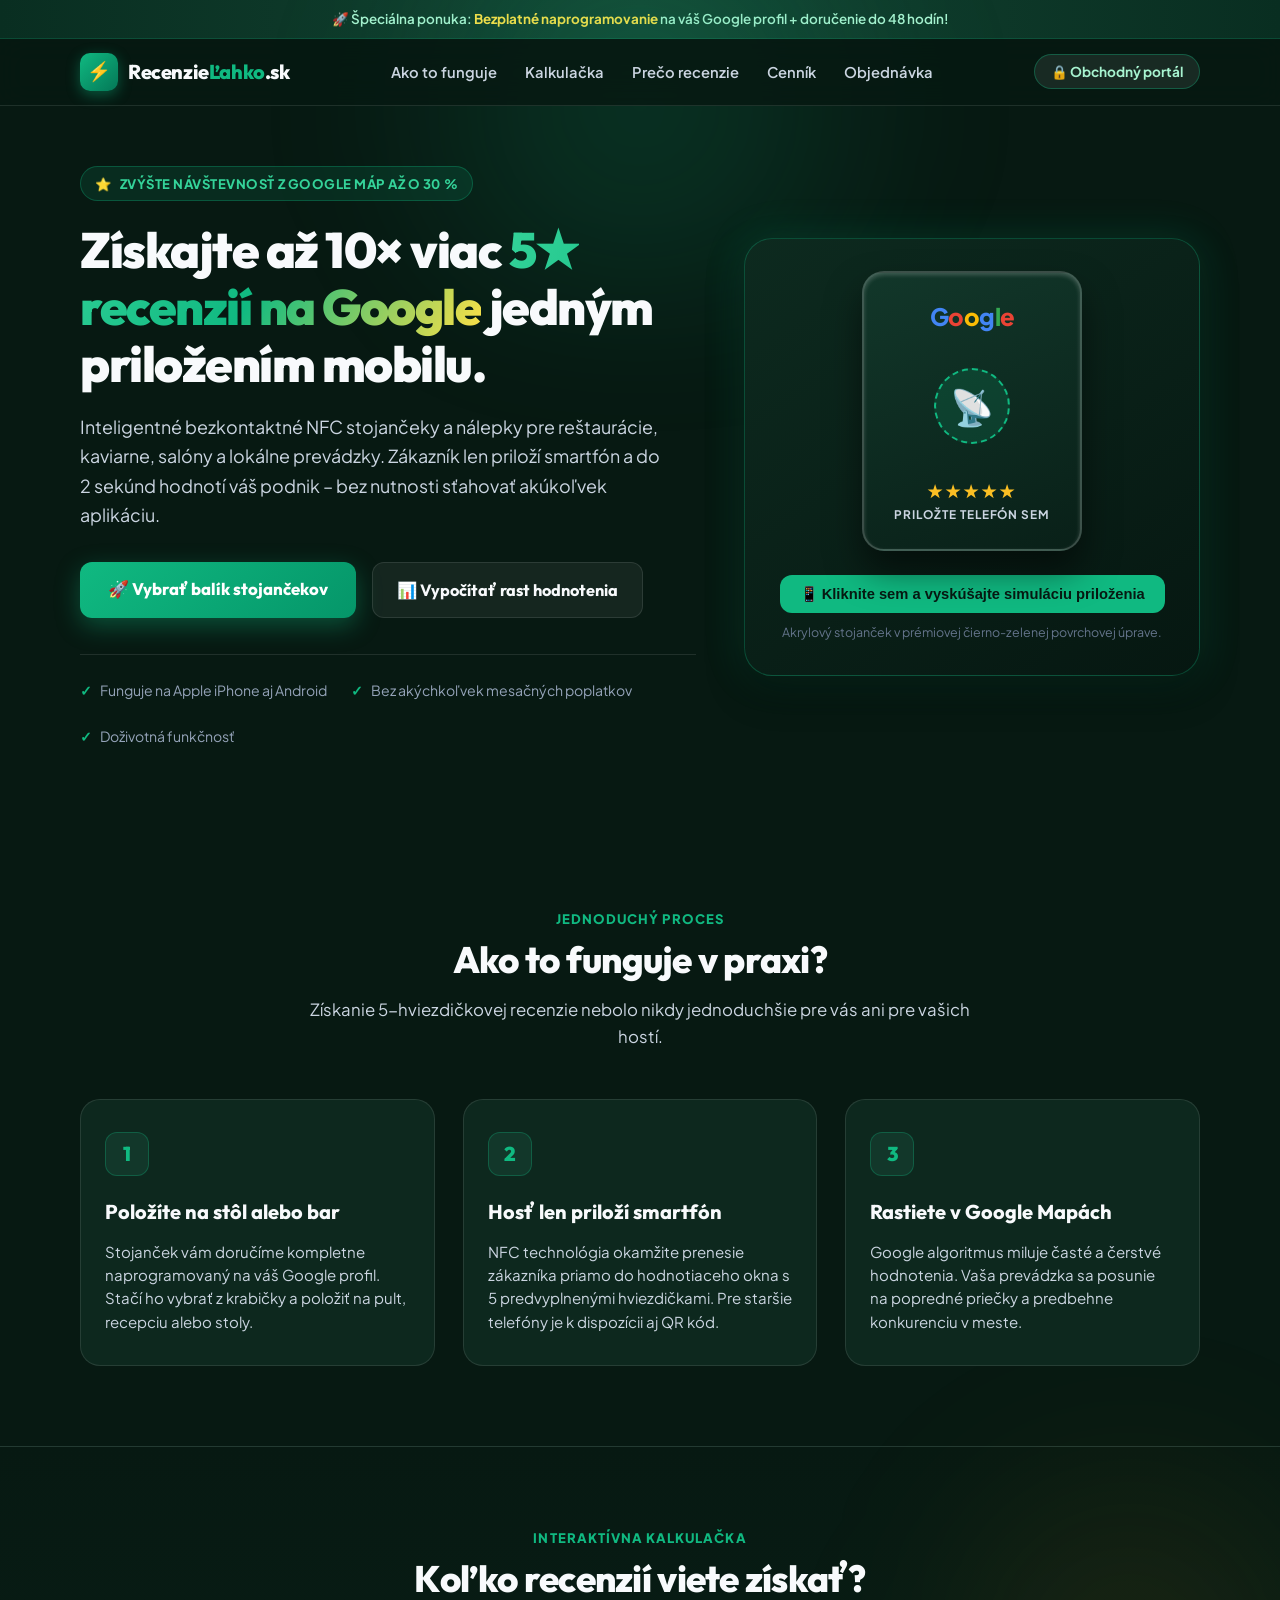
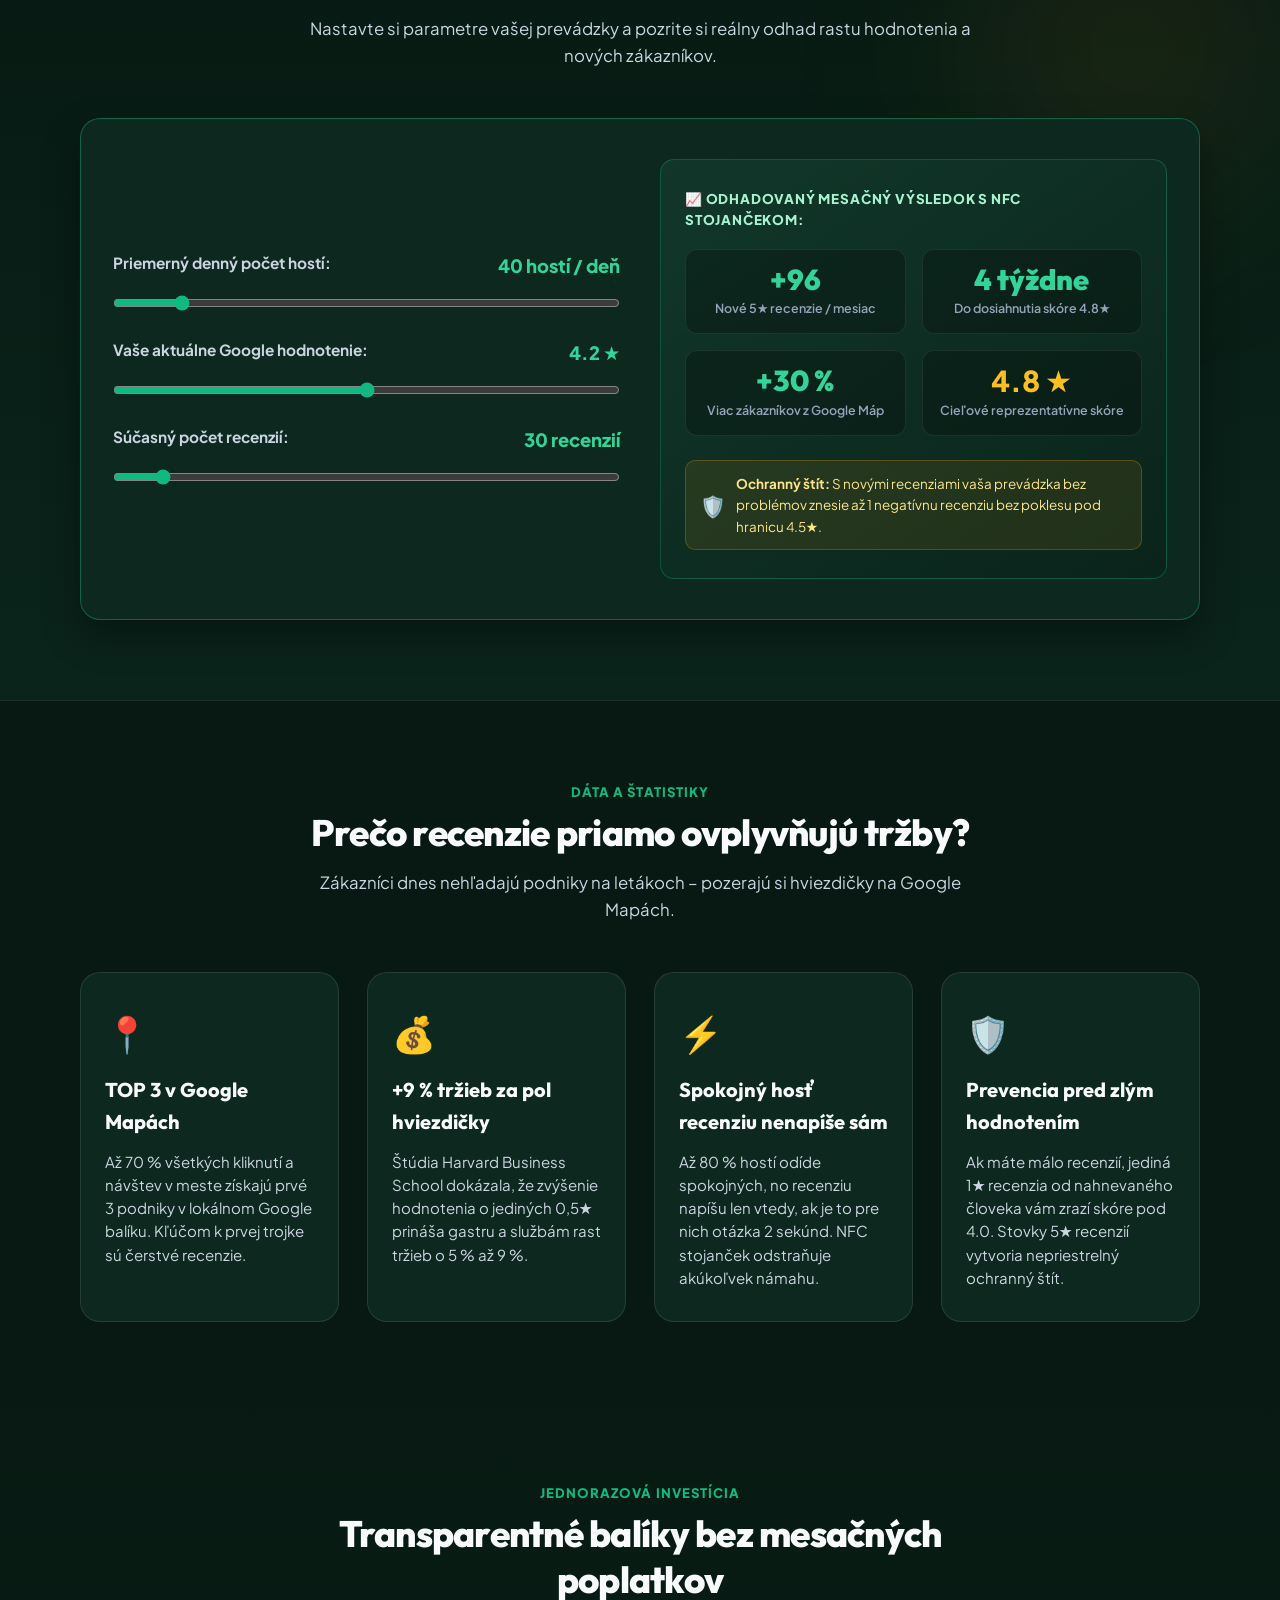
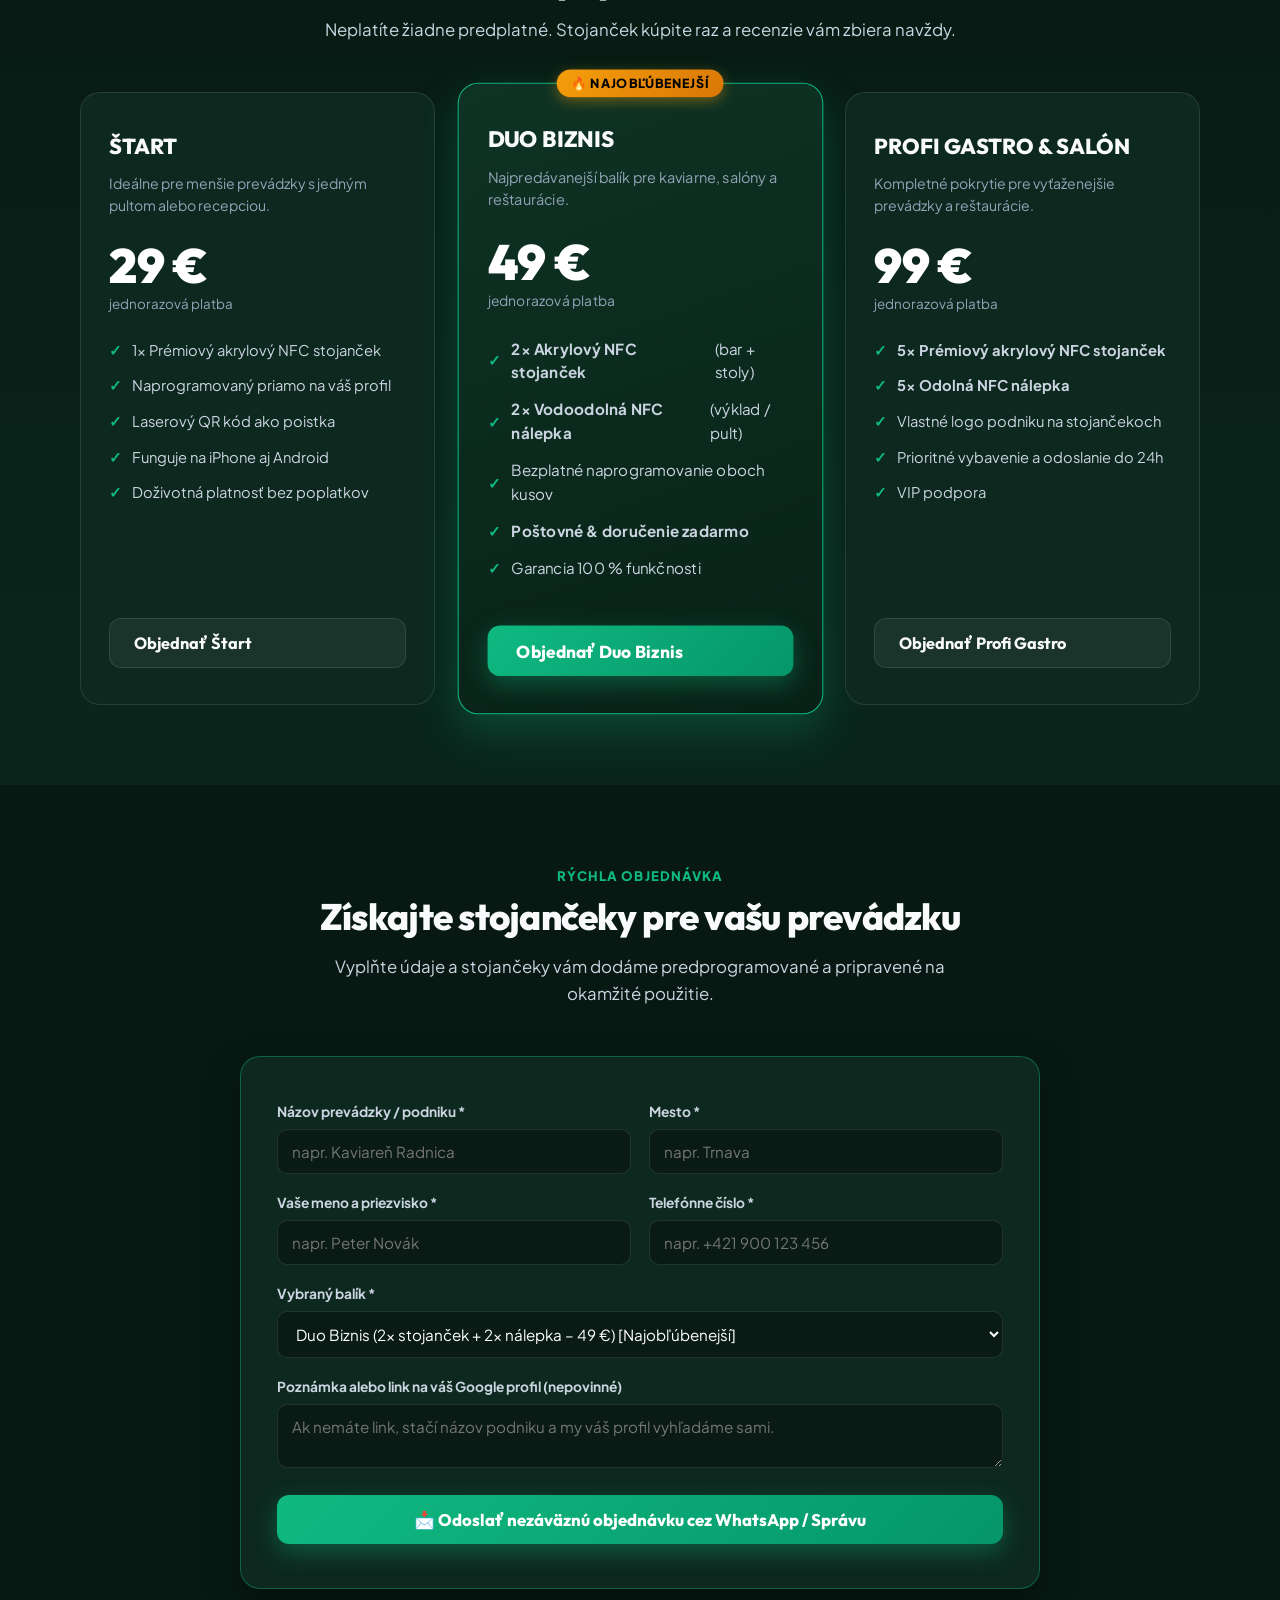
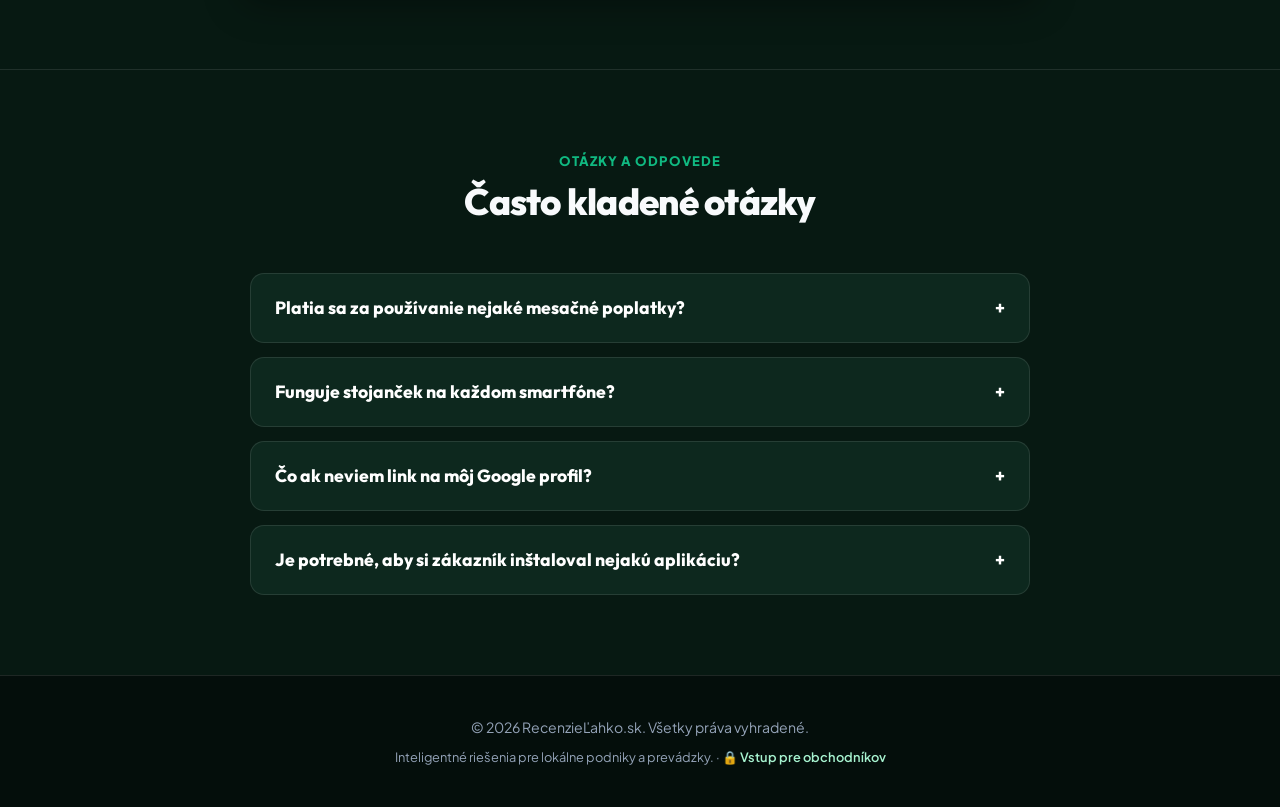
==== commit 8ea31c71: "Oprava prihlasovania, PINu 178155, zobrazenia hesla a navigacie do portalu" ====
--- a/index.html
+++ b/index.html
@@ -7,7 +7,7 @@
     <meta name="description" content="Získajte až 10× viac 5★ recenzií na Google jedným priložením mobilu. Prémiové NFC stojančeky a nálepky pre reštaurácie, kaviarne, salóny a lokálne prevádzky." />
     <link rel="icon" href="icon.svg" type="image/svg+xml" />
     <link rel="apple-touch-icon" href="icon-192.png" />
-    <link rel="stylesheet" href="landing.css?v=2" />
+    <link rel="stylesheet" href="landing.css?v=11" />
     <title>RecenzieĽahko.sk – Viac 5★ Google recenzií jedným dotykom</title>
   </head>
   <body>
@@ -466,7 +466,7 @@
     <!-- Login Modal (Obchodný portál / Scraper) -->
     <div id="loginModal" class="modal-overlay hidden">
       <div class="modal-card">
-        <button id="closeLoginModal" class="modal-close-btn" type="button">✕</button>
+        <button id="closeLoginModal" class="modal-close-btn" type="button" aria-label="Zavrieť okno">✕</button>
         <div class="auth-logo-badge">🔒 RECENZIEĽAHKO</div>
         <h3 style="font-size: 1.4rem; margin-bottom: 8px;">Obchodný portál</h3>
         <p class="hint" style="color: #94a3b8; font-size: 0.85rem; margin-bottom: 20px;">
@@ -474,16 +474,24 @@
         </p>
 
         <form id="modalAuthForm">
-          <input id="modalPinInput" type="password" autocomplete="current-password" placeholder="Zadajte PIN" style="width: 100%; background: rgba(0,0,0,0.4); border: 1.5px solid var(--border); color: #fff; padding: 12px 14px; border-radius: 10px; font-size: 1.2rem; text-align: center; letter-spacing: 4px;" required />
+          <div class="pin-input-wrap">
+            <input id="modalPinInput" type="password" inputmode="numeric" autocomplete="current-password" placeholder="Zadajte PIN (178155)" style="background: rgba(0,0,0,0.4); border: 1.5px solid var(--border); color: #fff; padding: 12px 48px 12px 14px; border-radius: 10px; font-size: 1.2rem; text-align: center; letter-spacing: 4px;" required autofocus />
+            <button id="toggleModalPinBtn" type="button" class="pin-toggle-btn" title="Zobraziť / Skryť PIN">👁️</button>
+          </div>
           <p id="modalAuthError" class="auth-error-msg hidden">⚠️ Nesprávny PIN. Skúste znova.</p>
-          <button type="submit" class="btn-primary" style="width: 100%; margin-top: 16px; justify-content: center;">
+          <button id="modalAuthSubmitBtn" type="submit" class="btn-primary" style="width: 100%; margin-top: 16px; justify-content: center;">
             Odomknúť a vstúpiť
           </button>
         </form>
+
+        <div style="margin-top: 18px; padding-top: 14px; border-top: 1px solid var(--border); font-size: 0.82rem; color: var(--text-muted); text-align: center;">
+          <p style="margin-bottom: 8px;">Predvolený PIN: <strong style="color: #6ee7b7; letter-spacing: 1px;">178155</strong></p>
+          <a href="./portal.html" style="color: #34d399; text-decoration: underline; font-weight: 600;">Otvoriť portál priamo (portal.html) →</a>
+        </div>
       </div>
     </div>
 
     <!-- Script -->
-    <script src="landing.js?v=2"></script>
+    <script src="landing.js?v=11"></script>
   </body>
 </html>
--- a/landing.css
+++ b/landing.css
@@ -49,6 +49,10 @@
   -webkit-font-smoothing: antialiased;
 }
 
+.hidden {
+  display: none !important;
+}
+
 /* Background Ambient Glows */
 .ambient-glow-1 {
   position: absolute;
@@ -967,6 +971,49 @@
   color: #ffffff;
 }
 
+.pin-input-wrap {
+  position: relative;
+  display: flex;
+  align-items: center;
+  width: 100%;
+}
+
+.pin-input-wrap input {
+  width: 100% !important;
+  padding-right: 48px !important;
+  box-sizing: border-box;
+}
+
+.pin-toggle-btn {
+  position: absolute;
+  right: 8px;
+  background: transparent;
+  border: none;
+  font-size: 1.25rem;
+  line-height: 1;
+  padding: 8px;
+  cursor: pointer;
+  opacity: 0.75;
+  transition: opacity 0.15s, transform 0.15s;
+}
+
+.pin-toggle-btn:hover {
+  opacity: 1;
+  transform: scale(1.1);
+}
+
+.auth-error-msg {
+  color: #fca5a5;
+  background: rgba(220, 38, 38, 0.15);
+  border: 1px solid rgba(220, 38, 38, 0.35);
+  border-radius: 10px;
+  padding: 8px 12px;
+  font-size: 0.85rem;
+  font-weight: 700;
+  margin-top: 10px;
+  text-align: center;
+}
+
 /* ----------------------------------------------------
    Responsive Mobile Adjustments (360px - 768px)
 ---------------------------------------------------- */
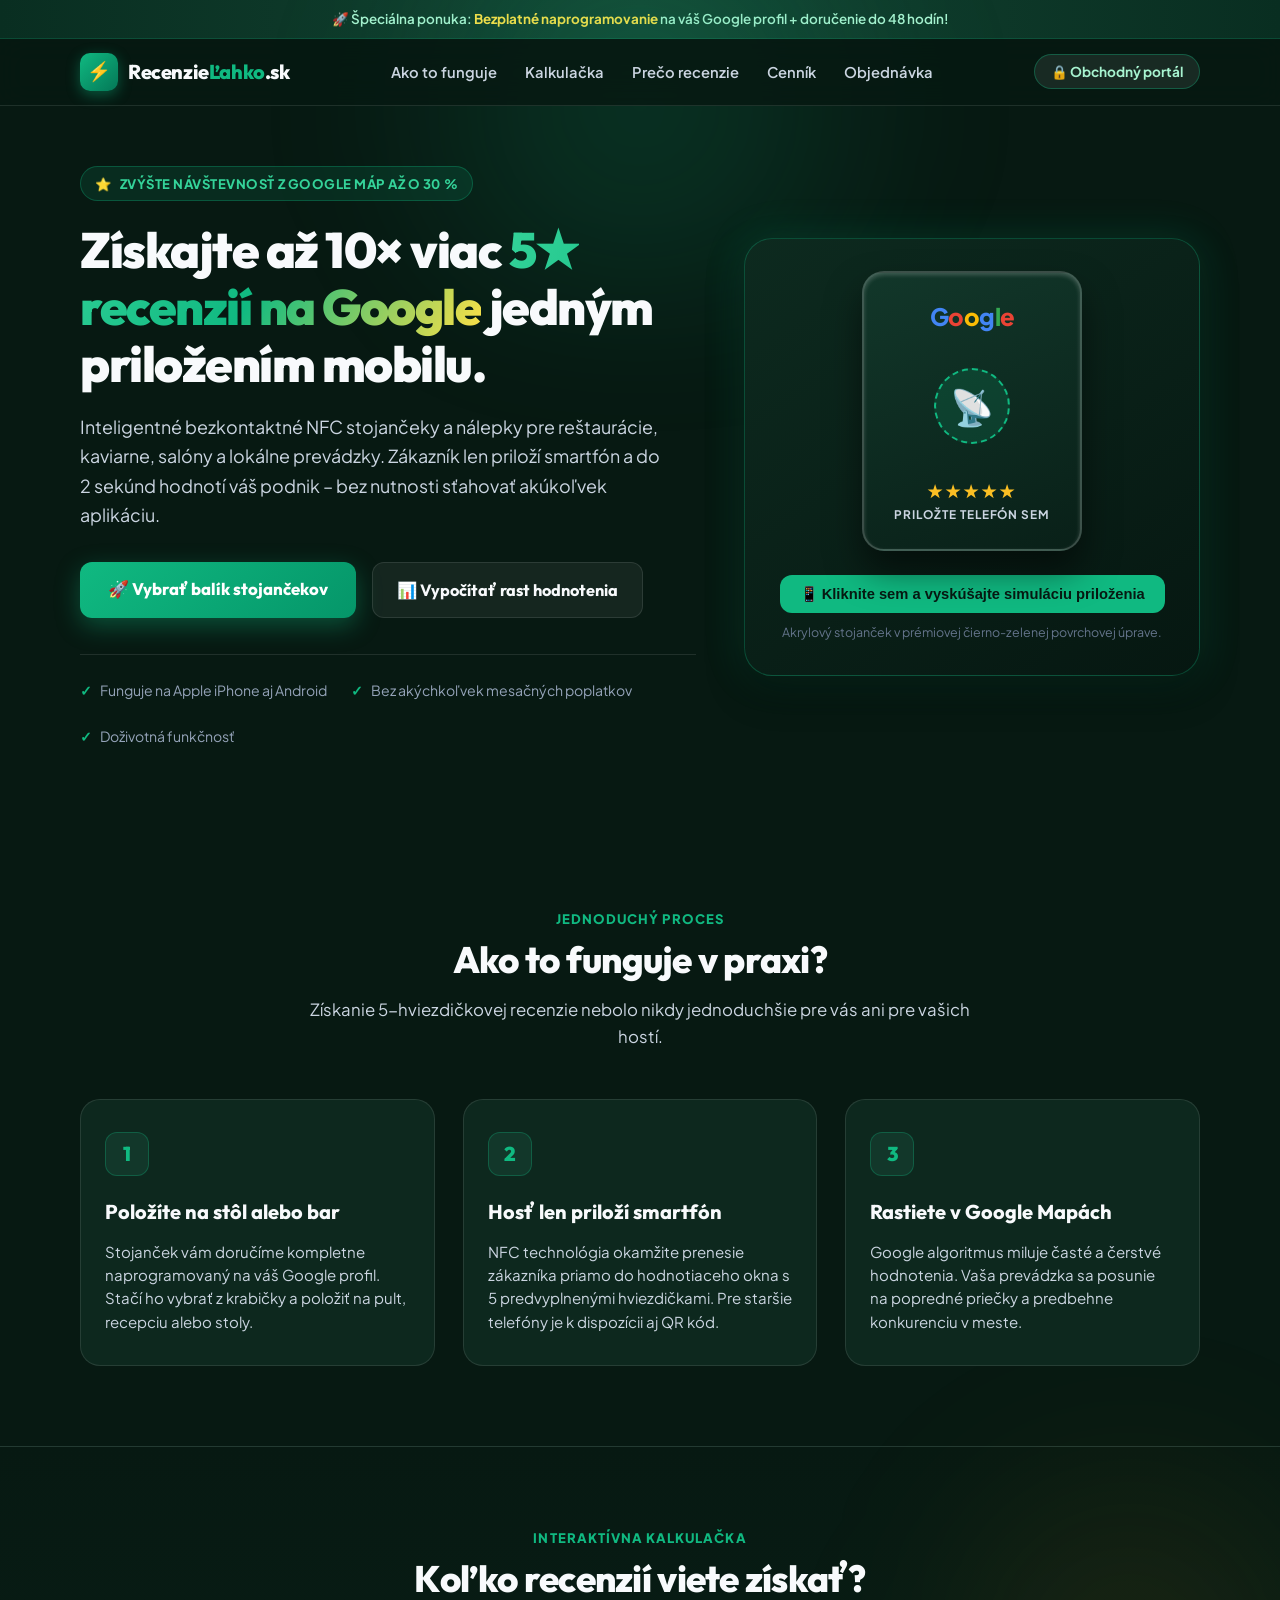
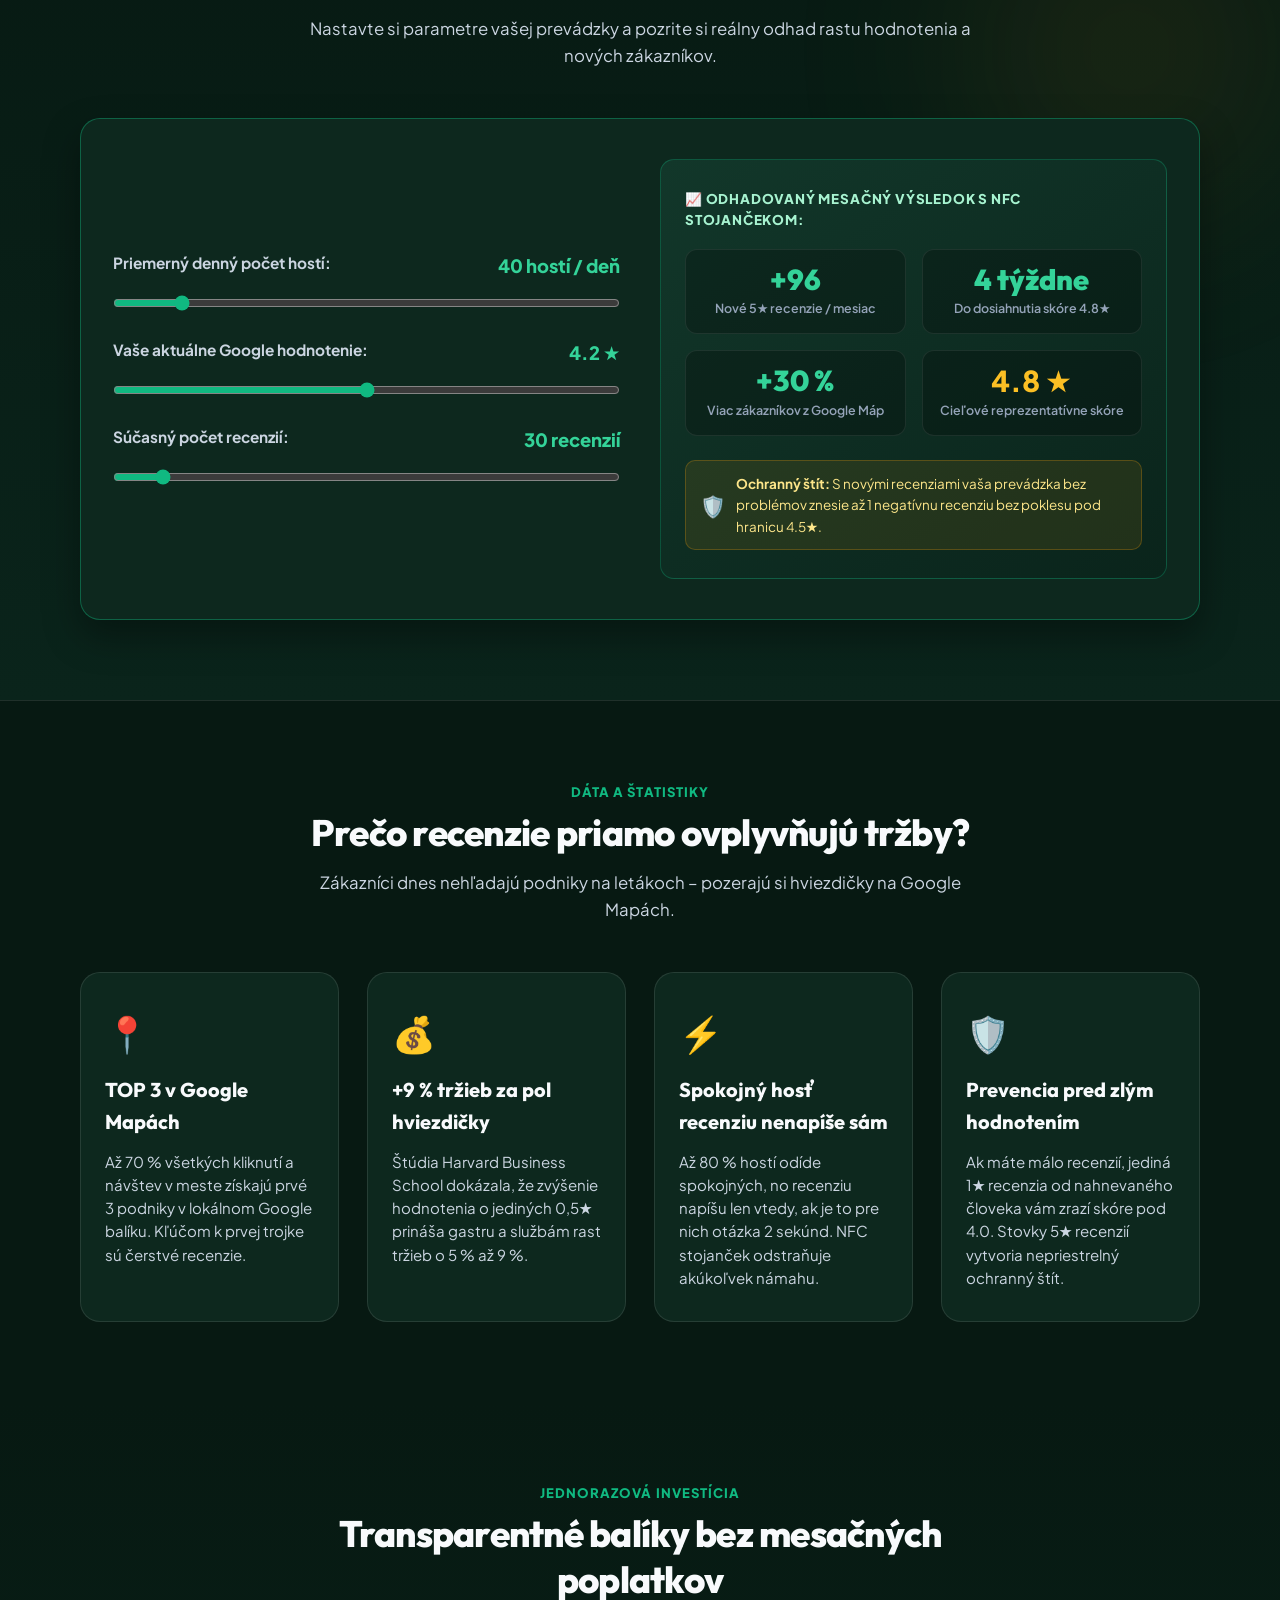
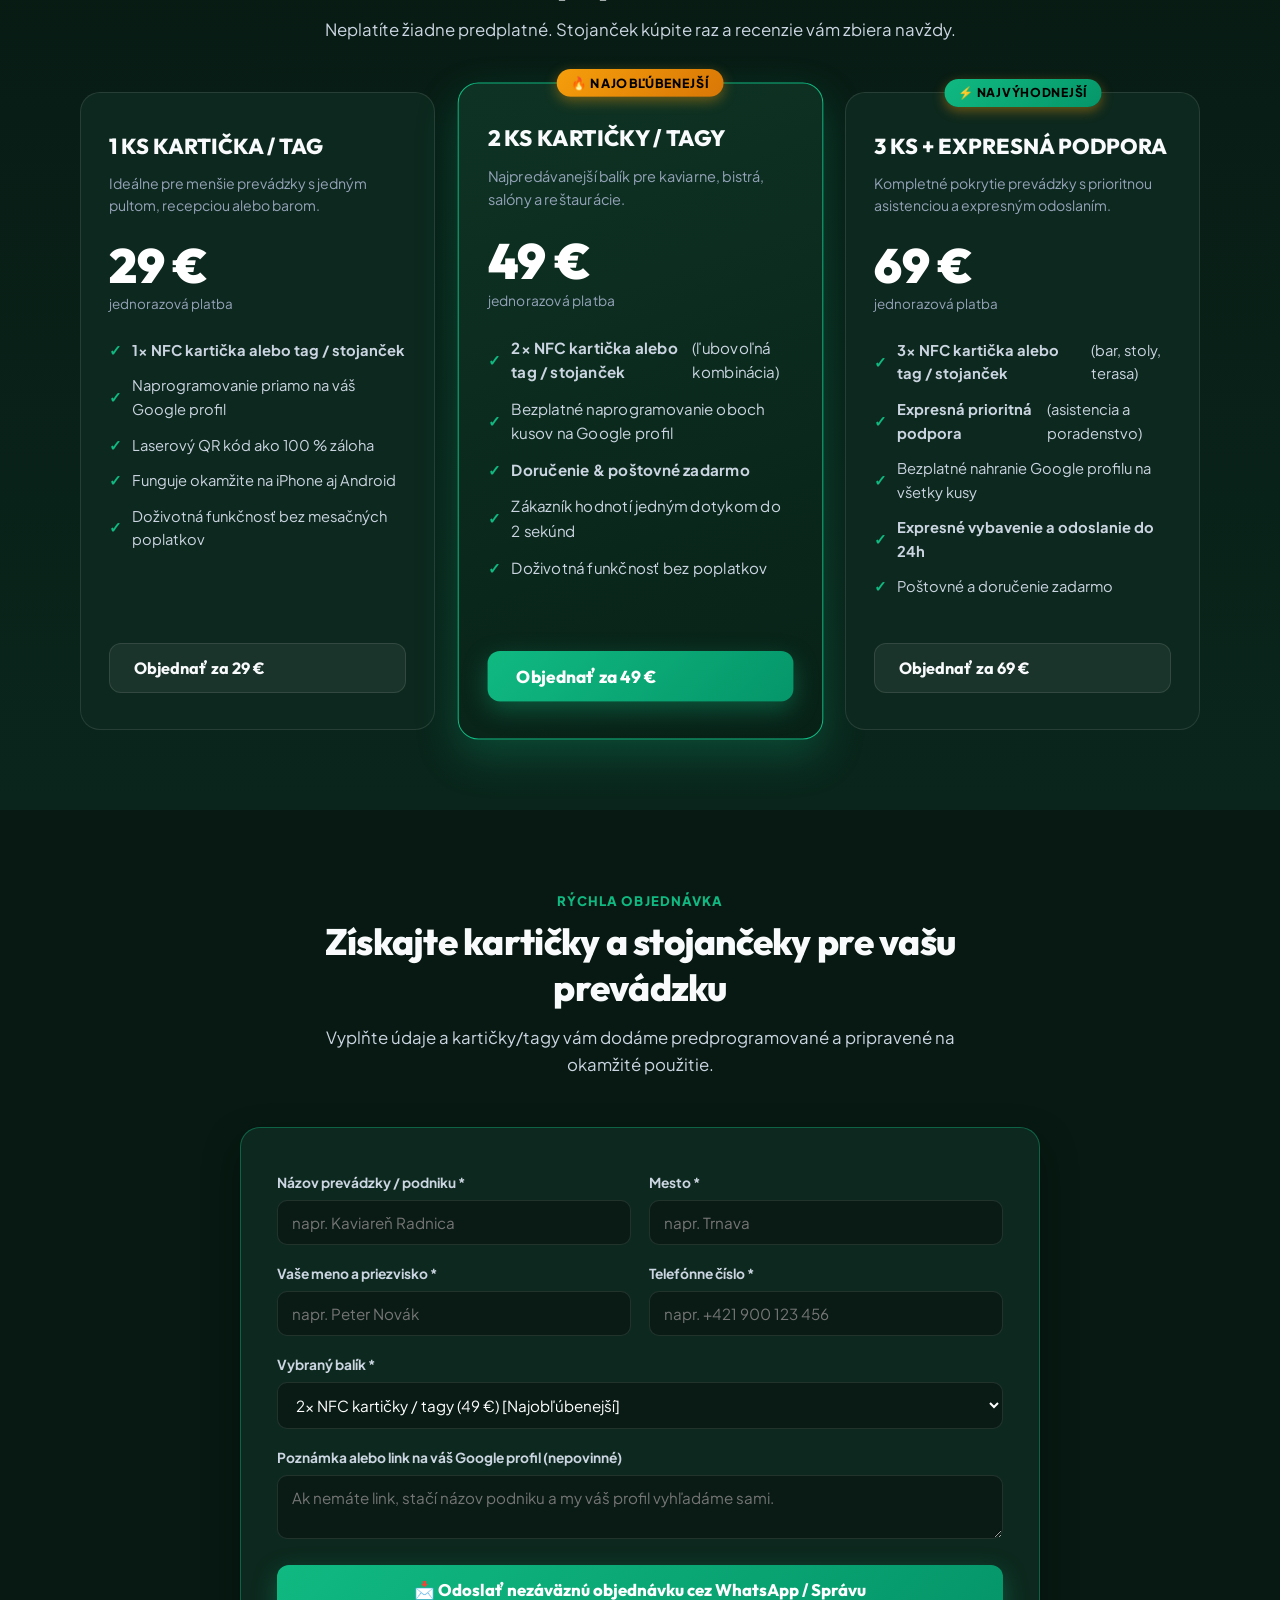
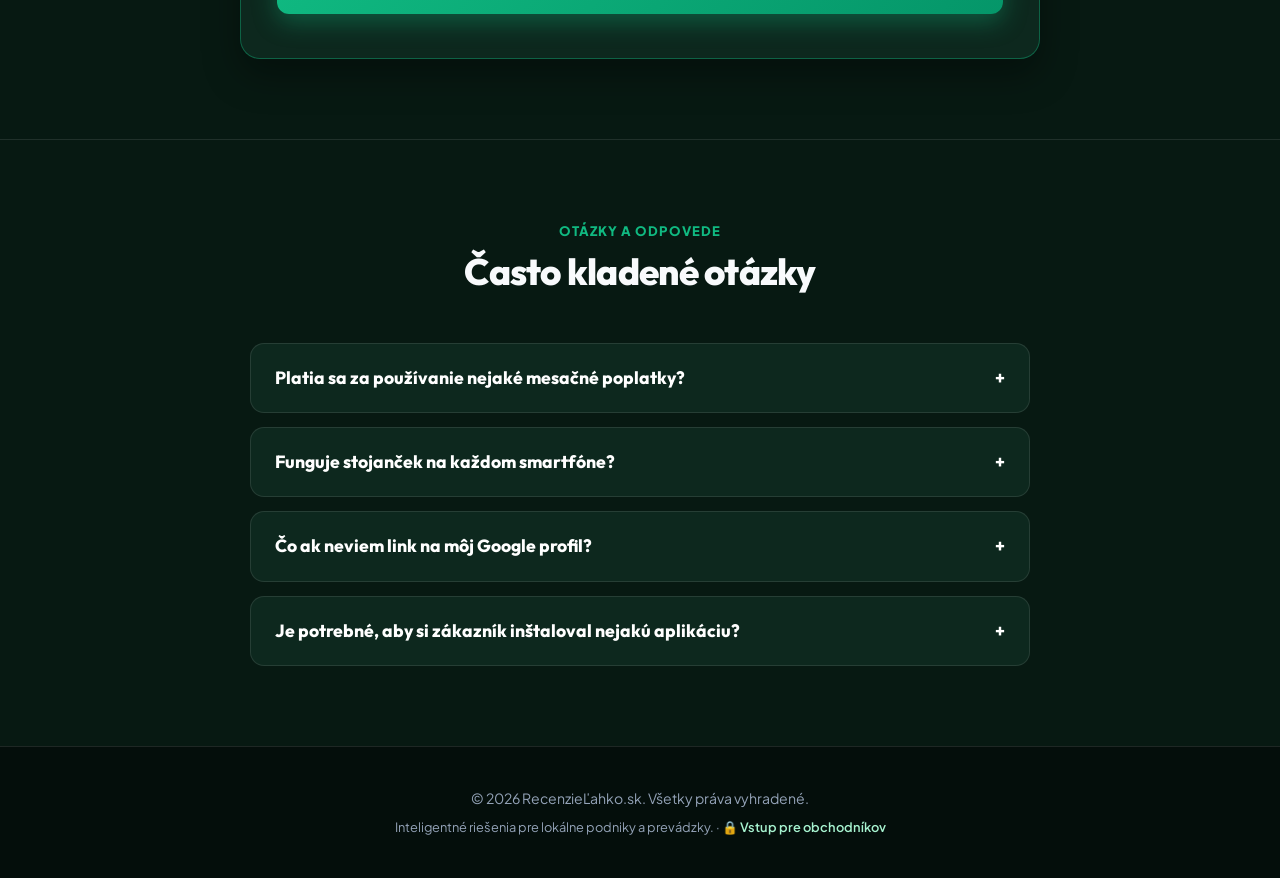
==== commit 2a6faf17: "Aktualizacia cien: 29€ (1 ks), 49€ (2 ks), 69€ (3 ks + expresna podpora)" ====
--- a/index.html
+++ b/index.html
@@ -5,9 +5,11 @@
     <meta name="viewport" content="width=device-width, initial-scale=1, viewport-fit=cover" />
     <meta name="theme-color" content="#071912" />
     <meta name="description" content="Získajte až 10× viac 5★ recenzií na Google jedným priložením mobilu. Prémiové NFC stojančeky a nálepky pre reštaurácie, kaviarne, salóny a lokálne prevádzky." />
+    <meta name="robots" content="index, follow" />
+    <meta name="referrer" content="strict-origin-when-cross-origin" />
     <link rel="icon" href="icon.svg" type="image/svg+xml" />
     <link rel="apple-touch-icon" href="icon-192.png" />
-    <link rel="stylesheet" href="landing.css?v=11" />
+    <link rel="stylesheet" href="landing.css?v=14" />
     <title>RecenzieĽahko.sk – Viac 5★ Google recenzií jedným dotykom</title>
   </head>
   <body>
@@ -277,64 +279,65 @@
         </div>
 
         <div class="pricing-grid">
-          <!-- Balík 1: Štart -->
+          <!-- Balík 1: 1 ks -->
           <div class="pricing-card">
-            <h3 class="plan-name">ŠTART</h3>
-            <p class="plan-desc">Ideálne pre menšie prevádzky s jedným pultom alebo recepciou.</p>
+            <h3 class="plan-name">1 KS KARTIČKA / TAG</h3>
+            <p class="plan-desc">Ideálne pre menšie prevádzky s jedným pultom, recepciou alebo barom.</p>
             <div class="plan-price">
               <span class="price-num">29 €</span>
               <span class="price-sub">jednorazová platba</span>
             </div>
             <ul class="plan-features">
-              <li><span class="check">✓</span> 1× Prémiový akrylový NFC stojanček</li>
-              <li><span class="check">✓</span> Naprogramovaný priamo na váš profil</li>
-              <li><span class="check">✓</span> Laserový QR kód ako poistka</li>
-              <li><span class="check">✓</span> Funguje na iPhone aj Android</li>
-              <li><span class="check">✓</span> Doživotná platnosť bez poplatkov</li>
+              <li><span class="check">✓</span> <strong>1× NFC kartička alebo tag / stojanček</strong></li>
+              <li><span class="check">✓</span> Naprogramovanie priamo na váš Google profil</li>
+              <li><span class="check">✓</span> Laserový QR kód ako 100 % záloha</li>
+              <li><span class="check">✓</span> Funguje okamžite na iPhone aj Android</li>
+              <li><span class="check">✓</span> Doživotná funkčnosť bez mesačných poplatkov</li>
             </ul>
-            <button class="btn-secondary" type="button" onclick="selectPackage('Štart (1x stojanček - 29 €)')">
-              Objednať Štart
+            <button class="btn-secondary" type="button" onclick="selectPackage('1x NFC kartička alebo tag (29 €)')">
+              Objednať za 29 €
             </button>
           </div>
 
-          <!-- Balík 2: Bestseller -->
+          <!-- Balík 2: 2 ks (Bestseller) -->
           <div class="pricing-card featured">
             <div class="featured-badge">🔥 NAJOBĽÚBENEJŠÍ</div>
-            <h3 class="plan-name">DUO BIZNIS</h3>
-            <p class="plan-desc">Najpredávanejší balík pre kaviarne, salóny a reštaurácie.</p>
+            <h3 class="plan-name">2 KS KARTIČKY / TAGY</h3>
+            <p class="plan-desc">Najpredávanejší balík pre kaviarne, bistrá, salóny a reštaurácie.</p>
             <div class="plan-price">
               <span class="price-num">49 €</span>
               <span class="price-sub">jednorazová platba</span>
             </div>
             <ul class="plan-features">
-              <li><span class="check">✓</span> <strong>2× Akrylový NFC stojanček</strong> (bar + stoly)</li>
-              <li><span class="check">✓</span> <strong>2× Vodoodolná NFC nálepka</strong> (výklad / pult)</li>
-              <li><span class="check">✓</span> Bezplatné naprogramovanie oboch kusov</li>
-              <li><span class="check">✓</span> <strong>Poštovné & doručenie zadarmo</strong></li>
-              <li><span class="check">✓</span> Garancia 100 % funkčnosti</li>
+              <li><span class="check">✓</span> <strong>2× NFC kartička alebo tag / stojanček</strong> (ľubovoľná kombinácia)</li>
+              <li><span class="check">✓</span> Bezplatné naprogramovanie oboch kusov na Google profil</li>
+              <li><span class="check">✓</span> <strong>Doručenie & poštovné zadarmo</strong></li>
+              <li><span class="check">✓</span> Zákazník hodnotí jedným dotykom do 2 sekúnd</li>
+              <li><span class="check">✓</span> Doživotná funkčnosť bez poplatkov</li>
             </ul>
-            <button class="btn-primary" type="button" onclick="selectPackage('Duo Biznis (2x stojanček + 2x nálepka - 49 €)')">
-              Objednať Duo Biznis
+            <button class="btn-primary" type="button" onclick="selectPackage('2x NFC kartičky alebo tagy (49 €)')">
+              Objednať za 49 €
             </button>
           </div>
 
-          <!-- Balík 3: Profi Gastro -->
+          <!-- Balík 3: 3 ks + Expresná podpora -->
           <div class="pricing-card">
-            <h3 class="plan-name">PROFI GASTRO & SALÓN</h3>
-            <p class="plan-desc">Kompletné pokrytie pre vyťaženejšie prevádzky a reštaurácie.</p>
+            <div class="featured-badge" style="background: linear-gradient(135deg, #10b981 0%, #059669 100%);">⚡ NAJVÝHODNEJŠÍ</div>
+            <h3 class="plan-name">3 KS + EXPRESNÁ PODPORA</h3>
+            <p class="plan-desc">Kompletné pokrytie prevádzky s prioritnou asistenciou a expresným odoslaním.</p>
             <div class="plan-price">
-              <span class="price-num">99 €</span>
+              <span class="price-num">69 €</span>
               <span class="price-sub">jednorazová platba</span>
             </div>
             <ul class="plan-features">
-              <li><span class="check">✓</span> <strong>5× Prémiový akrylový NFC stojanček</strong></li>
-              <li><span class="check">✓</span> <strong>5× Odolná NFC nálepka</strong></li>
-              <li><span class="check">✓</span> Vlastné logo podniku na stojančekoch</li>
-              <li><span class="check">✓</span> Prioritné vybavenie a odoslanie do 24h</li>
-              <li><span class="check">✓</span> VIP podpora</li>
+              <li><span class="check">✓</span> <strong>3× NFC kartička alebo tag / stojanček</strong> (bar, stoly, terasa)</li>
+              <li><span class="check">✓</span> <strong>Expresná prioritná podpora</strong> (asistencia a poradenstvo)</li>
+              <li><span class="check">✓</span> Bezplatné nahranie Google profilu na všetky kusy</li>
+              <li><span class="check">✓</span> <strong>Expresné vybavenie a odoslanie do 24h</strong></li>
+              <li><span class="check">✓</span> Poštovné a doručenie zadarmo</li>
             </ul>
-            <button class="btn-secondary" type="button" onclick="selectPackage('Profi Gastro (5x stojanček + 5x nálepka - 99 €)')">
-              Objednať Profi Gastro
+            <button class="btn-secondary" type="button" onclick="selectPackage('3x NFC kartičky/tagy + expresná podpora (69 €)')">
+              Objednať za 69 €
             </button>
           </div>
         </div>
@@ -346,8 +349,8 @@
       <div class="container">
         <div class="section-heading">
           <span class="section-tag">RÝCHLA OBJEDNÁVKA</span>
-          <h2 class="section-title">Získajte stojančeky pre vašu prevádzku</h2>
-          <p class="section-desc">Vyplňte údaje a stojančeky vám dodáme predprogramované a pripravené na okamžité použitie.</p>
+          <h2 class="section-title">Získajte kartičky a stojančeky pre vašu prevádzku</h2>
+          <p class="section-desc">Vyplňte údaje a kartičky/tagy vám dodáme predprogramované a pripravené na okamžité použitie.</p>
         </div>
 
         <div class="order-card">
@@ -376,9 +379,10 @@
               <div class="form-group form-group-full">
                 <label for="orderPackage">Vybraný balík *</label>
                 <select id="orderPackage" required>
-                  <option value="Duo Biznis (2x stojanček + 2x nálepka - 49 €)">Duo Biznis (2× stojanček + 2× nálepka – 49 €) [Najobľúbenejší]</option>
-                  <option value="Štart (1x stojanček - 29 €)">Štart (1× stojanček – 29 €)</option>
-                  <option value="Profi Gastro (5x stojanček + 5x nálepka - 99 €)">Profi Gastro (5× stojanček + 5× nálepka – 99 €)</option>
+                  <option value="2x NFC kartičky alebo tagy (49 €)">2× NFC kartičky / tagy (49 €) [Najobľúbenejší]</option>
+                  <option value="1x NFC kartička alebo tag (29 €)">1× NFC kartička alebo tag (29 €)</option>
+                  <option value="3x NFC kartičky/tagy + expresná podpora (69 €)">3× NFC kartičky / tagy + expresná podpora (69 €) [TOP hodnota]</option>
+                  <option value="Viac ako 3 kusy (individuálna ponuka)">Viac ako 3 kusy (individuálna ponuka)</option>
                 </select>
               </div>
 
@@ -475,7 +479,7 @@
 
         <form id="modalAuthForm">
           <div class="pin-input-wrap">
-            <input id="modalPinInput" type="password" inputmode="numeric" autocomplete="current-password" placeholder="Zadajte PIN (178155)" style="background: rgba(0,0,0,0.4); border: 1.5px solid var(--border); color: #fff; padding: 12px 48px 12px 14px; border-radius: 10px; font-size: 1.2rem; text-align: center; letter-spacing: 4px;" required autofocus />
+            <input id="modalPinInput" type="password" inputmode="numeric" autocomplete="current-password" placeholder="Zadajte PIN" style="background: rgba(0,0,0,0.4); border: 1.5px solid var(--border); color: #fff; padding: 12px 48px 12px 14px; border-radius: 10px; font-size: 1.2rem; text-align: center; letter-spacing: 4px;" required autofocus />
             <button id="toggleModalPinBtn" type="button" class="pin-toggle-btn" title="Zobraziť / Skryť PIN">👁️</button>
           </div>
           <p id="modalAuthError" class="auth-error-msg hidden">⚠️ Nesprávny PIN. Skúste znova.</p>
@@ -483,15 +487,10 @@
             Odomknúť a vstúpiť
           </button>
         </form>
-
-        <div style="margin-top: 18px; padding-top: 14px; border-top: 1px solid var(--border); font-size: 0.82rem; color: var(--text-muted); text-align: center;">
-          <p style="margin-bottom: 8px;">Predvolený PIN: <strong style="color: #6ee7b7; letter-spacing: 1px;">178155</strong></p>
-          <a href="./portal.html" style="color: #34d399; text-decoration: underline; font-weight: 600;">Otvoriť portál priamo (portal.html) →</a>
-        </div>
       </div>
     </div>
 
     <!-- Script -->
-    <script src="landing.js?v=11"></script>
+    <script src="landing.js?v=14"></script>
   </body>
 </html>
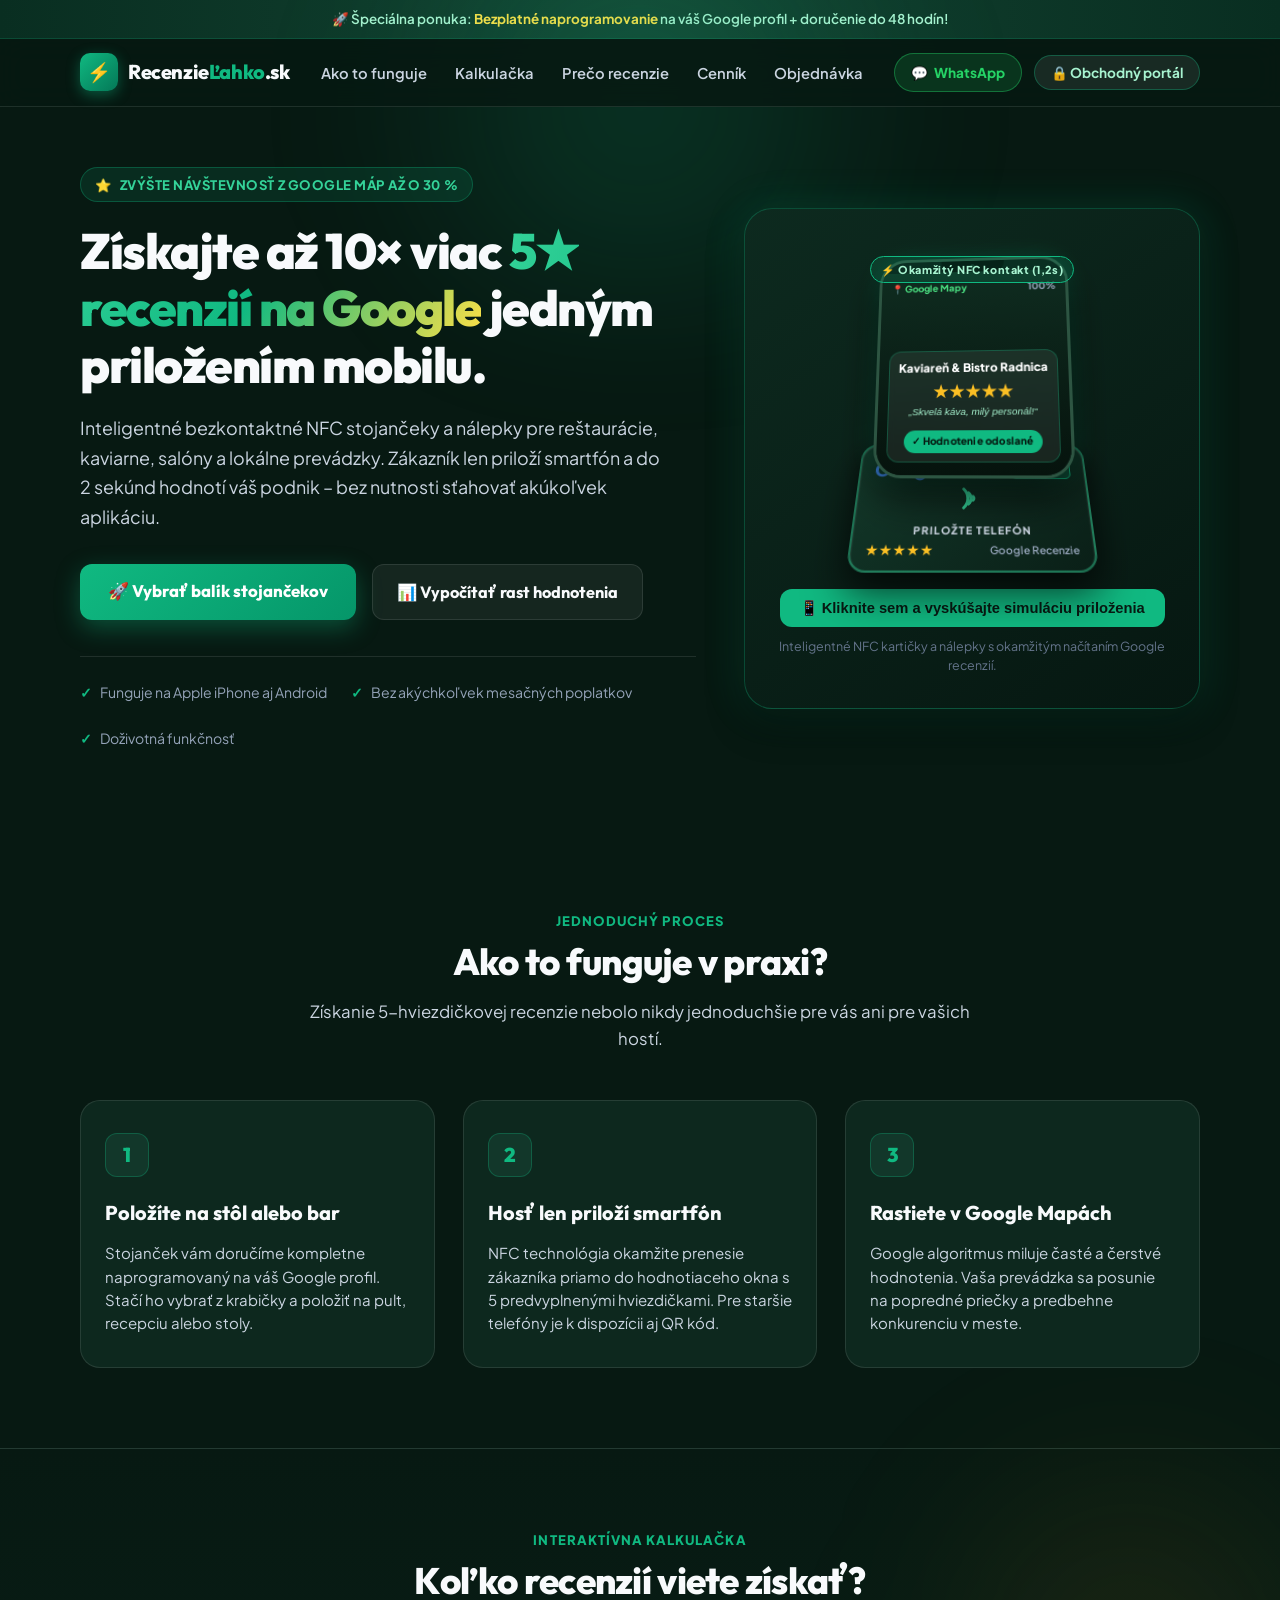
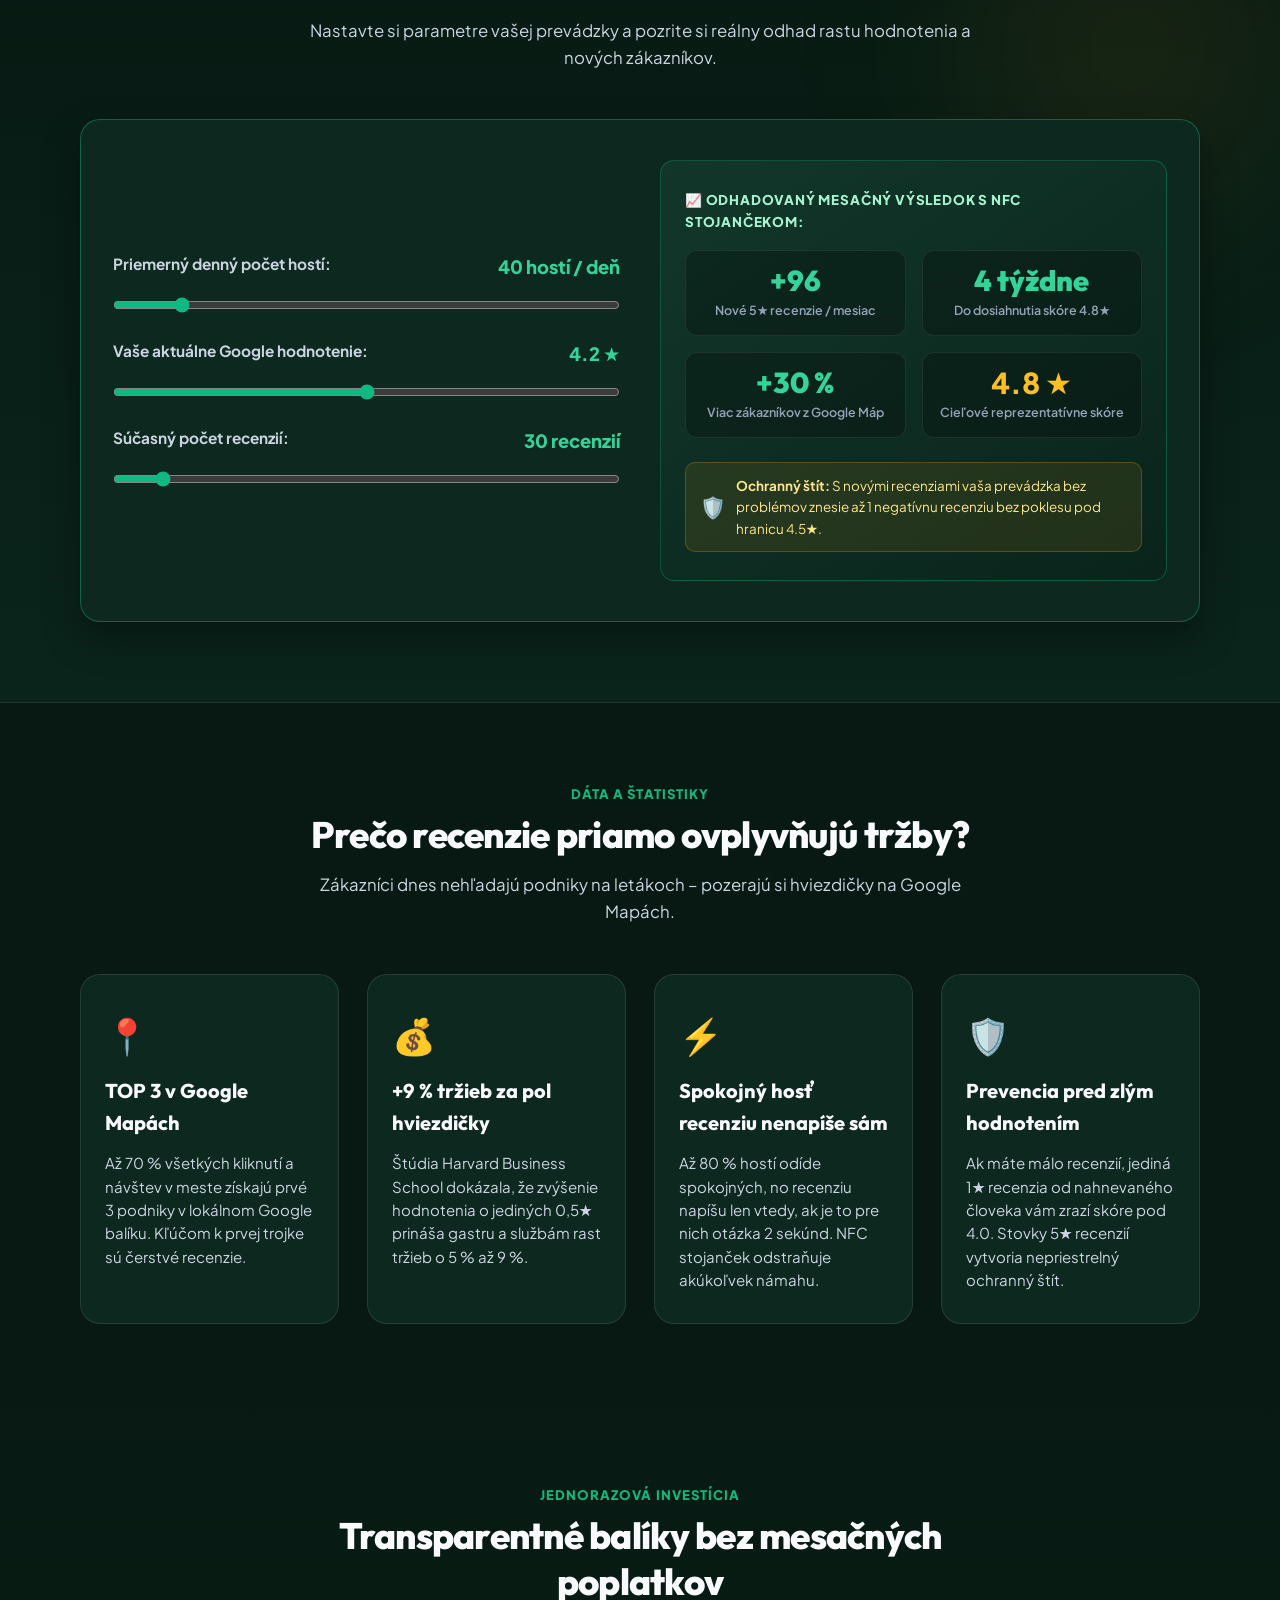
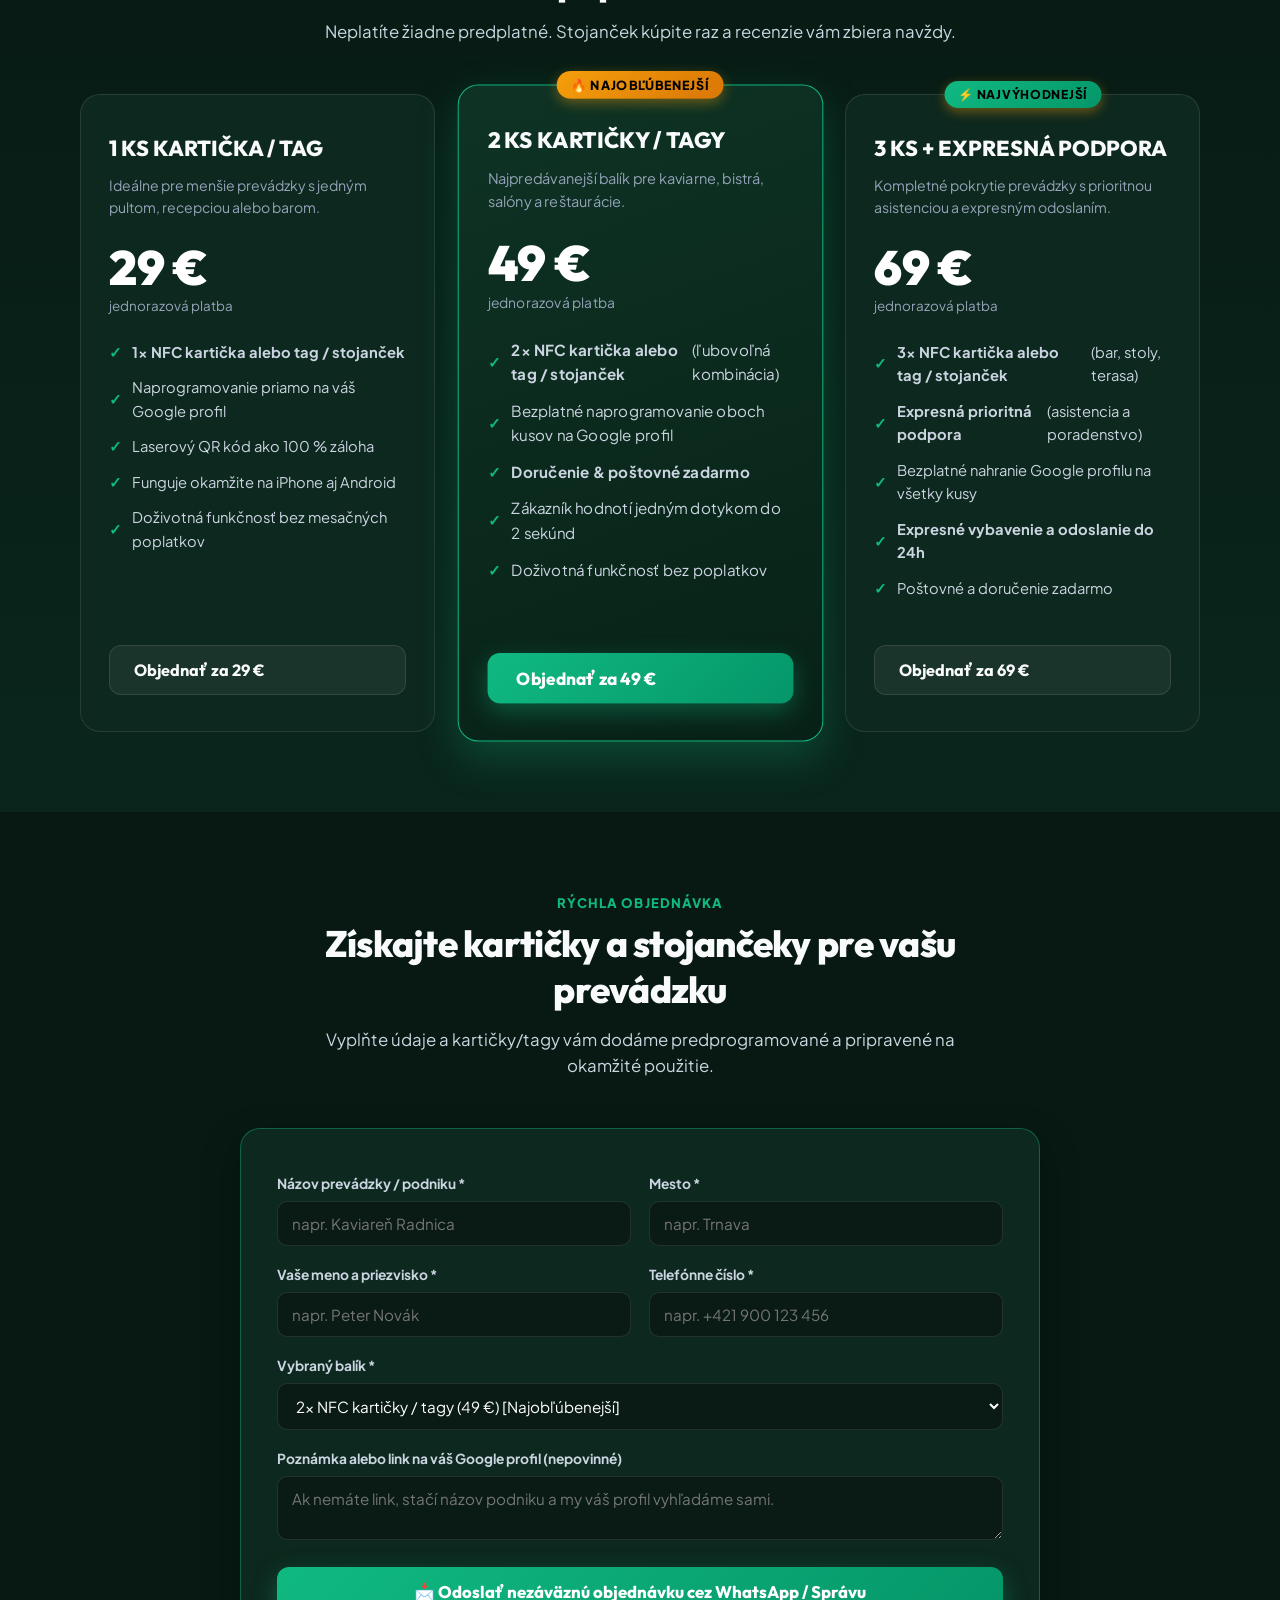
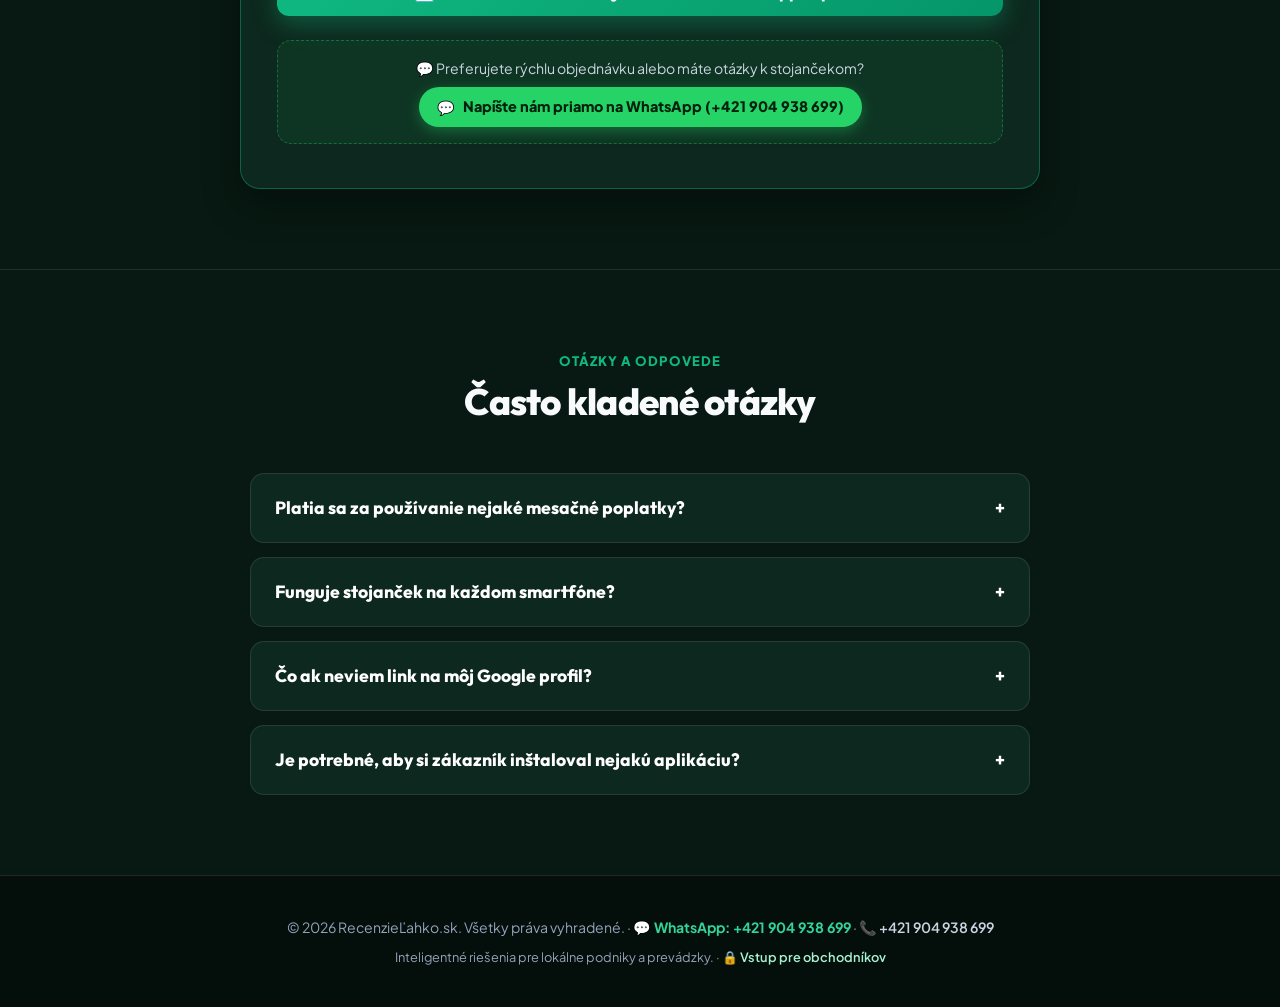
==== commit 35194139: "Animovane znazornenie prilozenia NFC tagu a prepojenie formulara na WhatsApp +421904938699" ====
--- a/index.html
+++ b/index.html
@@ -9,7 +9,7 @@
     <meta name="referrer" content="strict-origin-when-cross-origin" />
     <link rel="icon" href="icon.svg" type="image/svg+xml" />
     <link rel="apple-touch-icon" href="icon-192.png" />
-    <link rel="stylesheet" href="landing.css?v=14" />
+    <link rel="stylesheet" href="landing.css?v=15" />
     <title>RecenzieĽahko.sk – Viac 5★ Google recenzií jedným dotykom</title>
   </head>
   <body>
@@ -41,6 +41,9 @@
         </nav>
 
         <div class="nav-actions">
+          <a href="https://wa.me/421904938699" target="_blank" rel="noopener noreferrer" class="nav-whatsapp-btn" title="Kontaktujte nás cez WhatsApp">
+            <span>💬</span> WhatsApp
+          </a>
           <button id="portalLoginBtn" class="portal-login-btn" type="button" title="Vstup do interného scrapera a CRM">
             🔒 Obchodný portál
           </button>
@@ -98,17 +101,61 @@
               <button id="closeDemoBtn" class="demo-popup-close-btn" type="button">✕ Zavrieť ukážku</button>
             </div>
 
-            <!-- Stand Mockup -->
-            <div class="stand-mockup">
-              <div class="stand-google-logo">
-                <span>G</span><span>o</span><span>o</span><span>g</span><span>l</span><span>e</span>
-              </div>
-              <div class="stand-nfc-wave">
-                <span>📡</span>
-              </div>
-              <div>
-                <div class="stand-stars">★★★★★</div>
-                <div class="stand-tap-hint">Priložte telefón sem</div>
+            <!-- Animated 3D NFC Tap Stage Visual -->
+            <div class="nfc-tap-stage" id="nfcTapStage">
+              <!-- NFC Signal Waves (Emitted from the card) -->
+              <div class="nfc-signal-waves" aria-hidden="true">
+                <div class="wave-ring ring-1"></div>
+                <div class="wave-ring ring-2"></div>
+                <div class="wave-ring ring-3"></div>
+              </div>
+
+              <!-- Haptic Beam Indicator -->
+              <div class="nfc-haptic-beam">
+                <span>⚡ Okamžitý NFC kontakt (1,2s)</span>
+              </div>
+
+              <!-- Smartphone Floating & Tapping -->
+              <div class="phone-mockup" id="phoneMockup">
+                <div class="phone-speaker-notch">
+                  <div class="phone-camera"></div>
+                </div>
+                <div class="phone-screen">
+                  <div class="phone-screen-header">
+                    <span class="phone-gmaps-badge">📍 Google Mapy</span>
+                    <span>100%</span>
+                  </div>
+                  <div class="phone-review-card">
+                    <div class="phone-biz-name">Kaviareň & Bistro Radnica</div>
+                    <div class="phone-stars-row">★★★★★</div>
+                    <div class="phone-review-tip">„Skvelá káva, milý personál!“</div>
+                    <span class="phone-action-pill">✓ Hodnotenie odoslané</span>
+                  </div>
+                </div>
+              </div>
+
+              <!-- NFC Card / Tag on Desk -->
+              <div class="nfc-card-mockup" id="nfcCardMockup">
+                <div class="card-top-row">
+                  <div class="stand-google-logo">
+                    <span>G</span><span>o</span><span>o</span><span>g</span><span>l</span><span>e</span>
+                  </div>
+                  <span class="card-chip-badge">NFC TAG</span>
+                </div>
+                <div class="card-center-nfc">
+                  <div class="card-nfc-icon">
+                    <svg width="32" height="32" viewBox="0 0 24 24" fill="none" stroke="currentColor" stroke-width="2.3" stroke-linecap="round" stroke-linejoin="round">
+                      <path d="M8.5 7.5a6 6 0 0 1 0 9"/>
+                      <path d="M5 4.5a10.5 10.5 0 0 1 0 15"/>
+                      <path d="M12 10.5a2 2 0 0 1 0 3"/>
+                    </svg>
+                  </div>
+                  <span class="card-tap-text">PRILOŽTE TELEFÓN</span>
+                </div>
+                <div class="card-bottom-row">
+                  <span class="card-stars">★★★★★</span>
+                  <span class="card-review-sub">Google Recenzie</span>
+                </div>
               </div>
             </div>
 
@@ -116,7 +163,7 @@
               📱 Kliknite sem a vyskúšajte simuláciu priloženia
             </button>
             <p class="hint" style="margin-top: 10px; color: #64748b; font-size: 0.78rem;">
-              Akrylový stojanček v prémiovej čierno-zelenej povrchovej úprave.
+              Inteligentné NFC kartičky a nálepky s okamžitým načítaním Google recenzií.
             </p>
           </div>
         </div>
@@ -399,6 +446,13 @@
             <div id="orderSuccess" class="order-status-msg success hidden">
               ✓ Objednávka bola pripravená! Pre odoslanie potvrďte správu na WhatsApp.
             </div>
+
+            <div class="order-direct-contact">
+              <span>💬 Preferujete rýchlu objednávku alebo máte otázky k stojančekom?</span>
+              <a href="https://wa.me/421904938699" target="_blank" rel="noopener noreferrer" class="whatsapp-badge-link">
+                <span>💬</span> Napíšte nám priamo na WhatsApp (+421 904 938 699)
+              </a>
+            </div>
           </form>
         </div>
       </div>
@@ -459,7 +513,11 @@
     <!-- Footer -->
     <footer class="footer">
       <div class="container">
-        <p style="margin-bottom: 8px;">© 2026 RecenzieĽahko.sk. Všetky práva vyhradené.</p>
+        <p style="margin-bottom: 8px;">
+          © 2026 RecenzieĽahko.sk. Všetky práva vyhradené. · 
+          <a href="https://wa.me/421904938699" target="_blank" rel="noopener noreferrer" style="color: #34d399; font-weight: 700; text-decoration: none;">💬 WhatsApp: +421 904 938 699</a> · 
+          <a href="tel:+421904938699" style="color: #cbd5e1; text-decoration: none;">📞 +421 904 938 699</a>
+        </p>
         <p style="font-size: 0.8rem;">
           Inteligentné riešenia pre lokálne podniky a prevádzky. · 
           <a href="#" id="footerLoginLink">🔒 Vstup pre obchodníkov</a>
@@ -491,6 +549,6 @@
     </div>
 
     <!-- Script -->
-    <script src="landing.js?v=14"></script>
+    <script src="landing.js?v=15"></script>
   </body>
 </html>
--- a/landing.css
+++ b/landing.css
@@ -345,29 +345,157 @@
   perspective: 1000px;
 }
 
-.stand-mockup {
-  width: 220px;
-  height: 280px;
-  margin: 0 auto 24px;
-  background: linear-gradient(160deg, #12372a 0%, #092018 100%);
-  border: 2px solid rgba(255, 255, 255, 0.2);
-  border-radius: 22px;
-  padding: 24px 16px;
+.nfc-tap-stage {
+  position: relative;
+  width: 100%;
+  max-width: 320px;
+  height: 330px;
+  margin: 0 auto 18px;
   display: flex;
   flex-direction: column;
   align-items: center;
+  justify-content: flex-end;
+  perspective: 1000px;
+}
+
+/* 1. Phone Mockup - Floats and taps down */
+.phone-mockup {
+  position: absolute;
+  top: 10px;
+  width: 195px;
+  height: 225px;
+  background: #091712;
+  border: 3px solid #2d5542;
+  border-radius: 28px;
+  box-shadow: 0 18px 38px rgba(0, 0, 0, 0.65), 0 0 25px rgba(16, 185, 129, 0.25);
+  z-index: 5;
+  transform-style: preserve-3d;
+  transform: perspective(800px) rotateX(10deg) rotateY(-4deg);
+  animation: phoneTapLoop 4.5s infinite ease-in-out;
+  overflow: hidden;
+}
+
+.phone-speaker-notch {
+  width: 65px;
+  height: 12px;
+  background: #040907;
+  border-radius: 0 0 10px 10px;
+  margin: 0 auto;
+  position: relative;
+  display: flex;
+  align-items: center;
+  justify-content: center;
+}
+
+.phone-camera {
+  width: 5px;
+  height: 5px;
+  background: #11281e;
+  border-radius: 50%;
+  border: 1px solid #1a3c2e;
+}
+
+.phone-screen {
+  padding: 10px 10px 12px;
+  height: calc(100% - 12px);
+  display: flex;
+  flex-direction: column;
   justify-content: space-between;
-  box-shadow: 0 20px 35px rgba(0, 0, 0, 0.5), inset 0 2px 4px rgba(255, 255, 255, 0.2);
+  background: linear-gradient(180deg, #0f2c20 0%, #06130d 100%);
   position: relative;
-  transition: transform 0.3s;
-}
-
-.stand-mockup:hover {
-  transform: translateY(-4px) rotateX(4deg);
+}
+
+.phone-screen-header {
+  display: flex;
+  justify-content: space-between;
+  align-items: center;
+  font-size: 0.62rem;
+  font-weight: 750;
+  color: #94a3b8;
+  margin-bottom: 4px;
+}
+
+.phone-gmaps-badge {
+  color: #4ade80;
+  display: inline-flex;
+  align-items: center;
+  gap: 3px;
+}
+
+.phone-review-card {
+  background: rgba(255, 255, 255, 0.07);
+  border: 1px solid rgba(16, 185, 129, 0.3);
+  border-radius: 12px;
+  padding: 8px 6px;
+  text-align: center;
+  backdrop-filter: blur(4px);
+}
+
+.phone-biz-name {
+  font-size: 0.74rem;
+  font-weight: 850;
+  color: #ffffff;
+  margin-bottom: 4px;
+  white-space: nowrap;
+  overflow: hidden;
+  text-overflow: ellipsis;
+}
+
+.phone-stars-row {
+  display: flex;
+  justify-content: center;
+  gap: 2px;
+  color: #fbbf24;
+  font-size: 1.15rem;
+  line-height: 1;
+  margin-bottom: 4px;
+  animation: starSparkle 2s infinite ease-in-out;
+}
+
+.phone-review-tip {
+  font-size: 0.62rem;
+  color: #a7f3d0;
+  font-style: italic;
+  margin-bottom: 5px;
+}
+
+.phone-action-pill {
+  background: #10b981;
+  color: #051a11;
+  font-size: 0.62rem;
+  font-weight: 850;
+  padding: 3px 8px;
+  border-radius: 99px;
+  display: inline-block;
+  letter-spacing: 0.02em;
+}
+
+/* 2. NFC Card / Tag Mockup - On the desk */
+.nfc-card-mockup {
+  position: relative;
+  width: 235px;
+  height: 135px;
+  background: linear-gradient(135deg, #13392a 0%, #0a1f17 100%);
+  border: 2px solid rgba(52, 211, 153, 0.45);
+  border-radius: 18px;
+  padding: 12px 14px;
+  display: flex;
+  flex-direction: column;
+  justify-content: space-between;
+  box-shadow: 0 16px 36px rgba(0, 0, 0, 0.75), inset 0 1px 2px rgba(255, 255, 255, 0.25);
+  z-index: 2;
+  transform: perspective(600px) rotateX(25deg);
+  transition: transform 0.3s, box-shadow 0.3s;
+}
+
+.card-top-row {
+  display: flex;
+  justify-content: space-between;
+  align-items: center;
 }
 
 .stand-google-logo {
-  font-size: 1.5rem;
+  font-size: 1.25rem;
   font-weight: 800;
   letter-spacing: -0.02em;
 }
@@ -379,37 +507,146 @@
 .stand-google-logo span:nth-child(5) { color: #34A853; }
 .stand-google-logo span:nth-child(6) { color: #EA4335; }
 
-.stand-nfc-wave {
-  width: 76px;
-  height: 76px;
+.card-chip-badge {
+  background: rgba(16, 185, 129, 0.2);
+  border: 1px solid #10b981;
+  color: #6ee7b7;
+  font-size: 0.6rem;
+  font-weight: 850;
+  padding: 2px 7px;
+  border-radius: 6px;
+  letter-spacing: 0.06em;
+}
+
+.card-center-nfc {
+  display: flex;
+  flex-direction: column;
+  align-items: center;
+  justify-content: center;
+  gap: 2px;
+  color: #10b981;
+}
+
+.card-nfc-icon svg {
+  color: #34d399;
+  animation: nfcPulse 1.8s infinite ease-in-out;
+}
+
+.card-tap-text {
+  font-size: 0.65rem;
+  font-weight: 850;
+  letter-spacing: 0.1em;
+  color: #cbd5e1;
+}
+
+.card-bottom-row {
+  display: flex;
+  justify-content: space-between;
+  align-items: center;
+}
+
+.card-stars {
+  color: #fbbf24;
+  font-size: 0.85rem;
+  letter-spacing: 1px;
+}
+
+.card-review-sub {
+  color: #94a3b8;
+  font-size: 0.64rem;
+  font-weight: 600;
+}
+
+/* 3. NFC Signal Waves */
+.nfc-signal-waves {
+  position: absolute;
+  bottom: 60px;
+  width: 140px;
+  height: 140px;
+  pointer-events: none;
+  z-index: 3;
+}
+
+.wave-ring {
+  position: absolute;
+  inset: 0;
+  border-radius: 50%;
+  border: 2px solid rgba(16, 185, 129, 0.6);
+  opacity: 0;
+  animation: nfcWaveRing 2.4s infinite ease-out;
+}
+
+.ring-1 { animation-delay: 0s; }
+.ring-2 { animation-delay: 0.8s; }
+.ring-3 { animation-delay: 1.6s; }
+
+/* 4. Haptic Beam Flash */
+.nfc-haptic-beam {
+  position: absolute;
+  top: 15px;
   background: rgba(16, 185, 129, 0.15);
-  border: 2px dashed #10b981;
-  border-radius: 50%;
-  display: flex;
-  align-items: center;
-  justify-content: center;
-  font-size: 2.2rem;
-  animation: pulseWave 2s infinite ease-in-out;
-}
-
-@keyframes pulseWave {
-  0% { transform: scale(0.95); box-shadow: 0 0 0 0 rgba(16, 185, 129, 0.5); }
-  70% { transform: scale(1.05); box-shadow: 0 0 0 16px rgba(16, 185, 129, 0); }
-  100% { transform: scale(0.95); box-shadow: 0 0 0 0 rgba(16, 185, 129, 0); }
-}
-
-.stand-stars {
-  color: #fbbf24;
-  font-size: 1.15rem;
-  letter-spacing: 2px;
-}
-
-.stand-tap-hint {
-  font-size: 0.74rem;
-  font-weight: 700;
-  text-transform: uppercase;
-  letter-spacing: 0.08em;
-  color: #cbd5e1;
+  border: 1px solid #10b981;
+  color: #a7f3d0;
+  padding: 4px 10px;
+  border-radius: 99px;
+  font-size: 0.68rem;
+  font-weight: 800;
+  letter-spacing: 0.05em;
+  z-index: 10;
+  animation: hapticPulse 2s infinite ease-in-out;
+}
+
+/* Keyframes */
+@keyframes phoneTapLoop {
+  0% {
+    transform: perspective(800px) rotateX(10deg) rotateY(-4deg) translateY(0px) scale(1);
+  }
+  35% {
+    transform: perspective(800px) rotateX(12deg) rotateY(-2deg) translateY(55px) scale(1.02);
+  }
+  48% {
+    transform: perspective(800px) rotateX(14deg) rotateY(0deg) translateY(75px) scale(1.04);
+    box-shadow: 0 8px 30px rgba(16, 185, 129, 0.6), 0 0 35px rgba(52, 211, 153, 0.4);
+  }
+  60% {
+    transform: perspective(800px) rotateX(12deg) rotateY(-2deg) translateY(68px) scale(1.02);
+  }
+  85% {
+    transform: perspective(800px) rotateX(10deg) rotateY(-4deg) translateY(12px) scale(1);
+  }
+  100% {
+    transform: perspective(800px) rotateX(10deg) rotateY(-4deg) translateY(0px) scale(1);
+  }
+}
+
+@keyframes nfcWaveRing {
+  0% {
+    transform: scale(0.35);
+    opacity: 0.9;
+  }
+  70% {
+    transform: scale(1.3);
+    opacity: 0.2;
+  }
+  100% {
+    transform: scale(1.6);
+    opacity: 0;
+  }
+}
+
+@keyframes nfcPulse {
+  0%, 100% { transform: scale(1); opacity: 0.85; }
+  50% { transform: scale(1.15); opacity: 1; filter: drop-shadow(0 0 8px #10b981); }
+}
+
+@keyframes starSparkle {
+  0%, 100% { transform: scale(1); }
+  50% { transform: scale(1.08); filter: drop-shadow(0 0 4px #fbbf24); }
+}
+
+@keyframes hapticPulse {
+  0%, 100% { opacity: 0.7; transform: translateY(0); }
+  50% { opacity: 1; transform: translateY(-2px); box-shadow: 0 0 15px rgba(16, 185, 129, 0.3); }
 }
 
 .interactive-demo-btn {
@@ -1014,6 +1251,68 @@
   text-align: center;
 }
 
+.nav-whatsapp-btn {
+  background: rgba(37, 211, 102, 0.15);
+  color: #25d366;
+  border: 1.5px solid rgba(37, 211, 102, 0.4);
+  padding: 8px 16px;
+  border-radius: 99px;
+  font-family: var(--font-body);
+  font-size: 0.85rem;
+  font-weight: 750;
+  text-decoration: none;
+  display: inline-flex;
+  align-items: center;
+  gap: 6px;
+  transition: all 0.2s;
+}
+
+.nav-whatsapp-btn:hover {
+  background: rgba(37, 211, 102, 0.25);
+  border-color: #25d366;
+  color: #ffffff;
+  transform: translateY(-1px);
+}
+
+.order-direct-contact {
+  margin-top: 24px;
+  padding: 16px 20px;
+  background: rgba(37, 211, 102, 0.08);
+  border: 1px dashed rgba(37, 211, 102, 0.35);
+  border-radius: 14px;
+  display: flex;
+  flex-direction: column;
+  align-items: center;
+  gap: 8px;
+  text-align: center;
+}
+
+.order-direct-contact span {
+  font-size: 0.88rem;
+  color: #cbd5e1;
+}
+
+.whatsapp-badge-link {
+  display: inline-flex;
+  align-items: center;
+  gap: 8px;
+  background: #25d366;
+  color: #03210d;
+  padding: 8px 18px;
+  border-radius: 99px;
+  font-weight: 800;
+  font-size: 0.9rem;
+  text-decoration: none;
+  transition: all 0.2s;
+  box-shadow: 0 4px 14px rgba(37, 211, 102, 0.35);
+}
+
+.whatsapp-badge-link:hover {
+  background: #22bf5b;
+  transform: translateY(-1px);
+  box-shadow: 0 6px 18px rgba(37, 211, 102, 0.45);
+}
+
 /* ----------------------------------------------------
    Responsive Mobile Adjustments (360px - 768px)
 ---------------------------------------------------- */
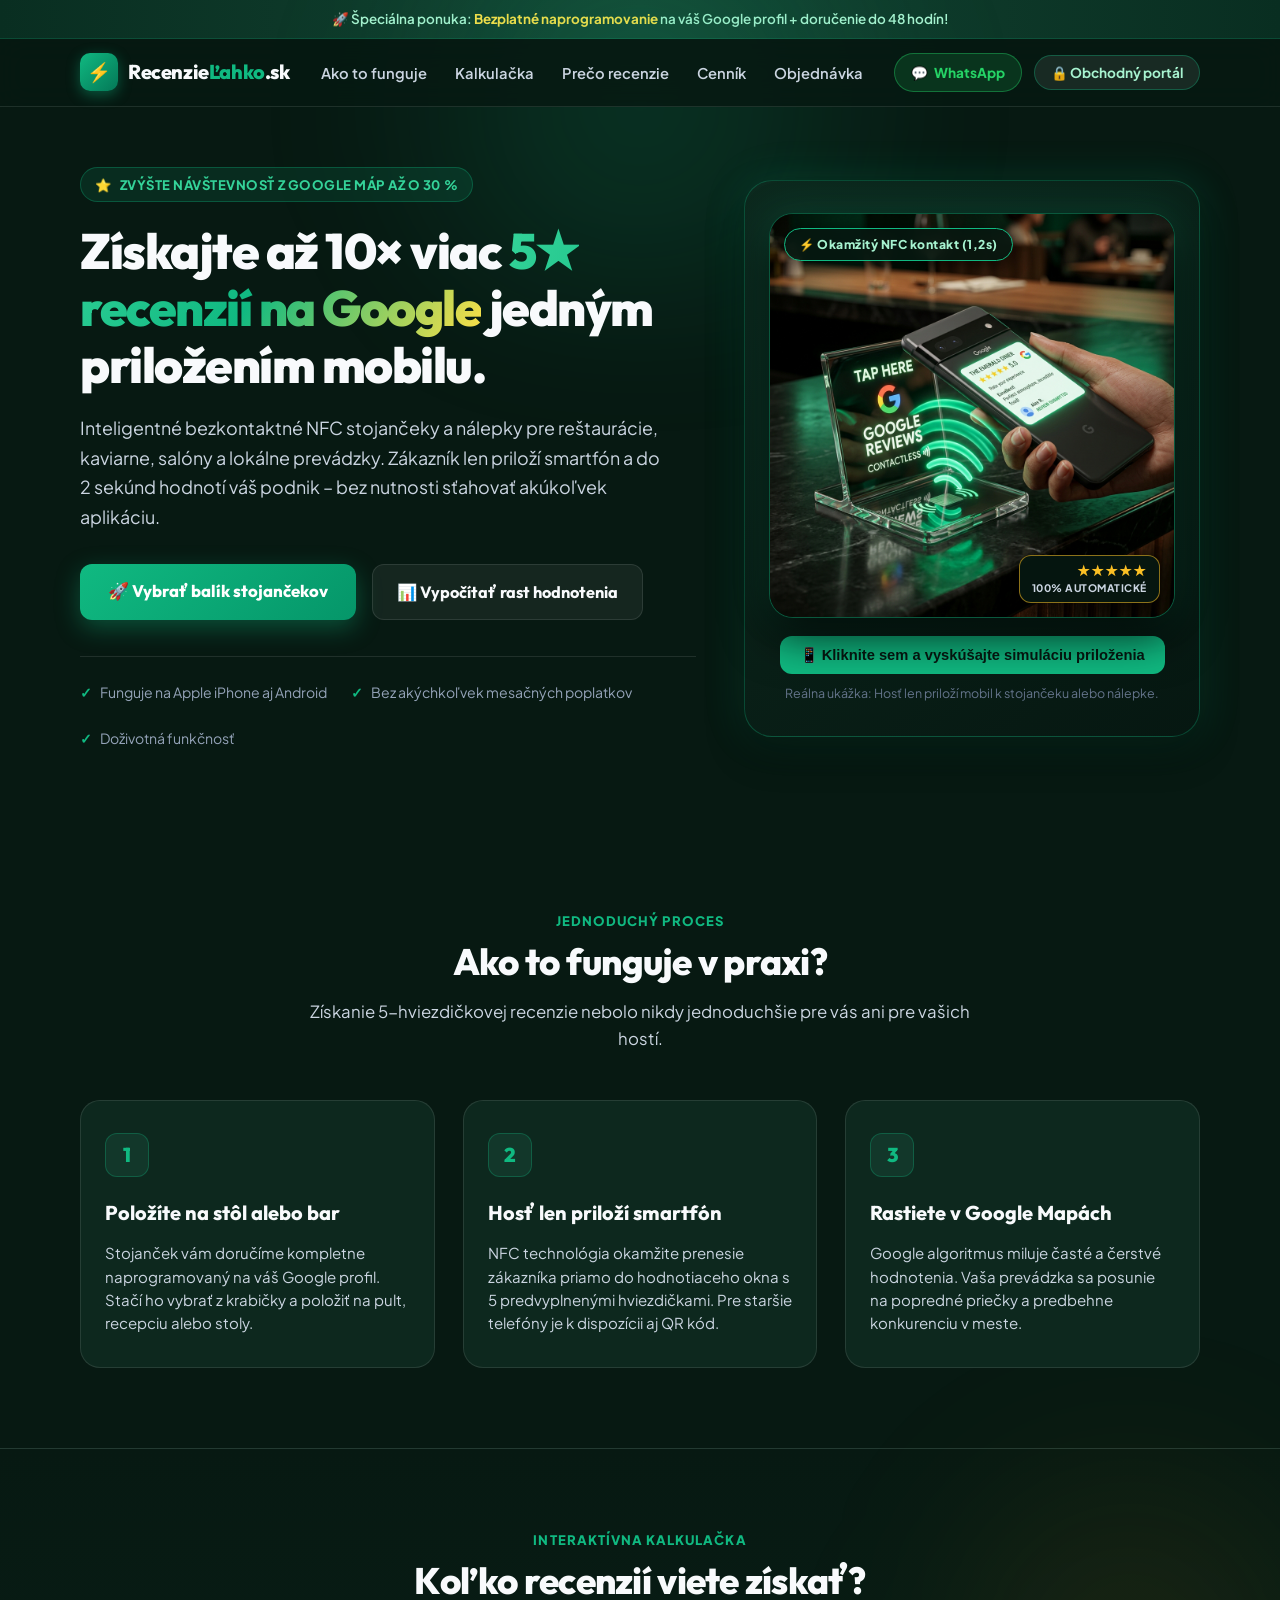
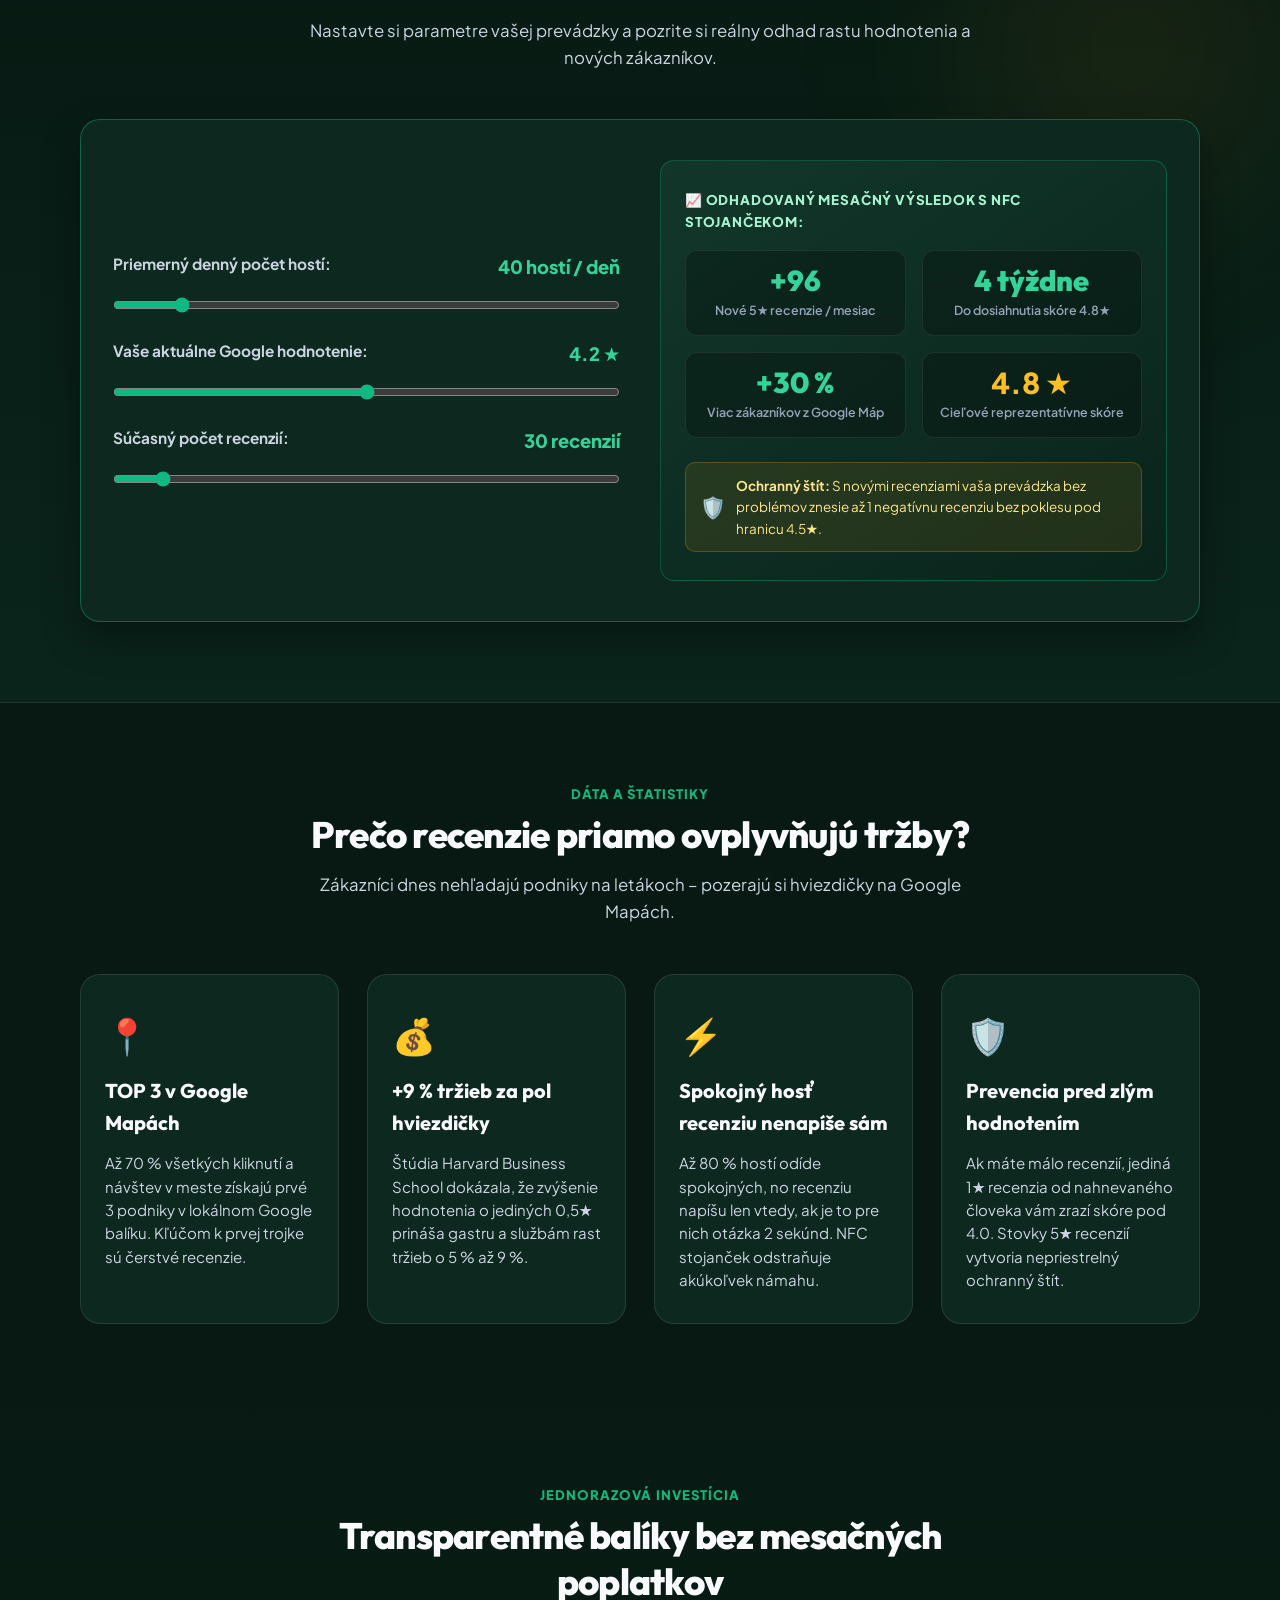
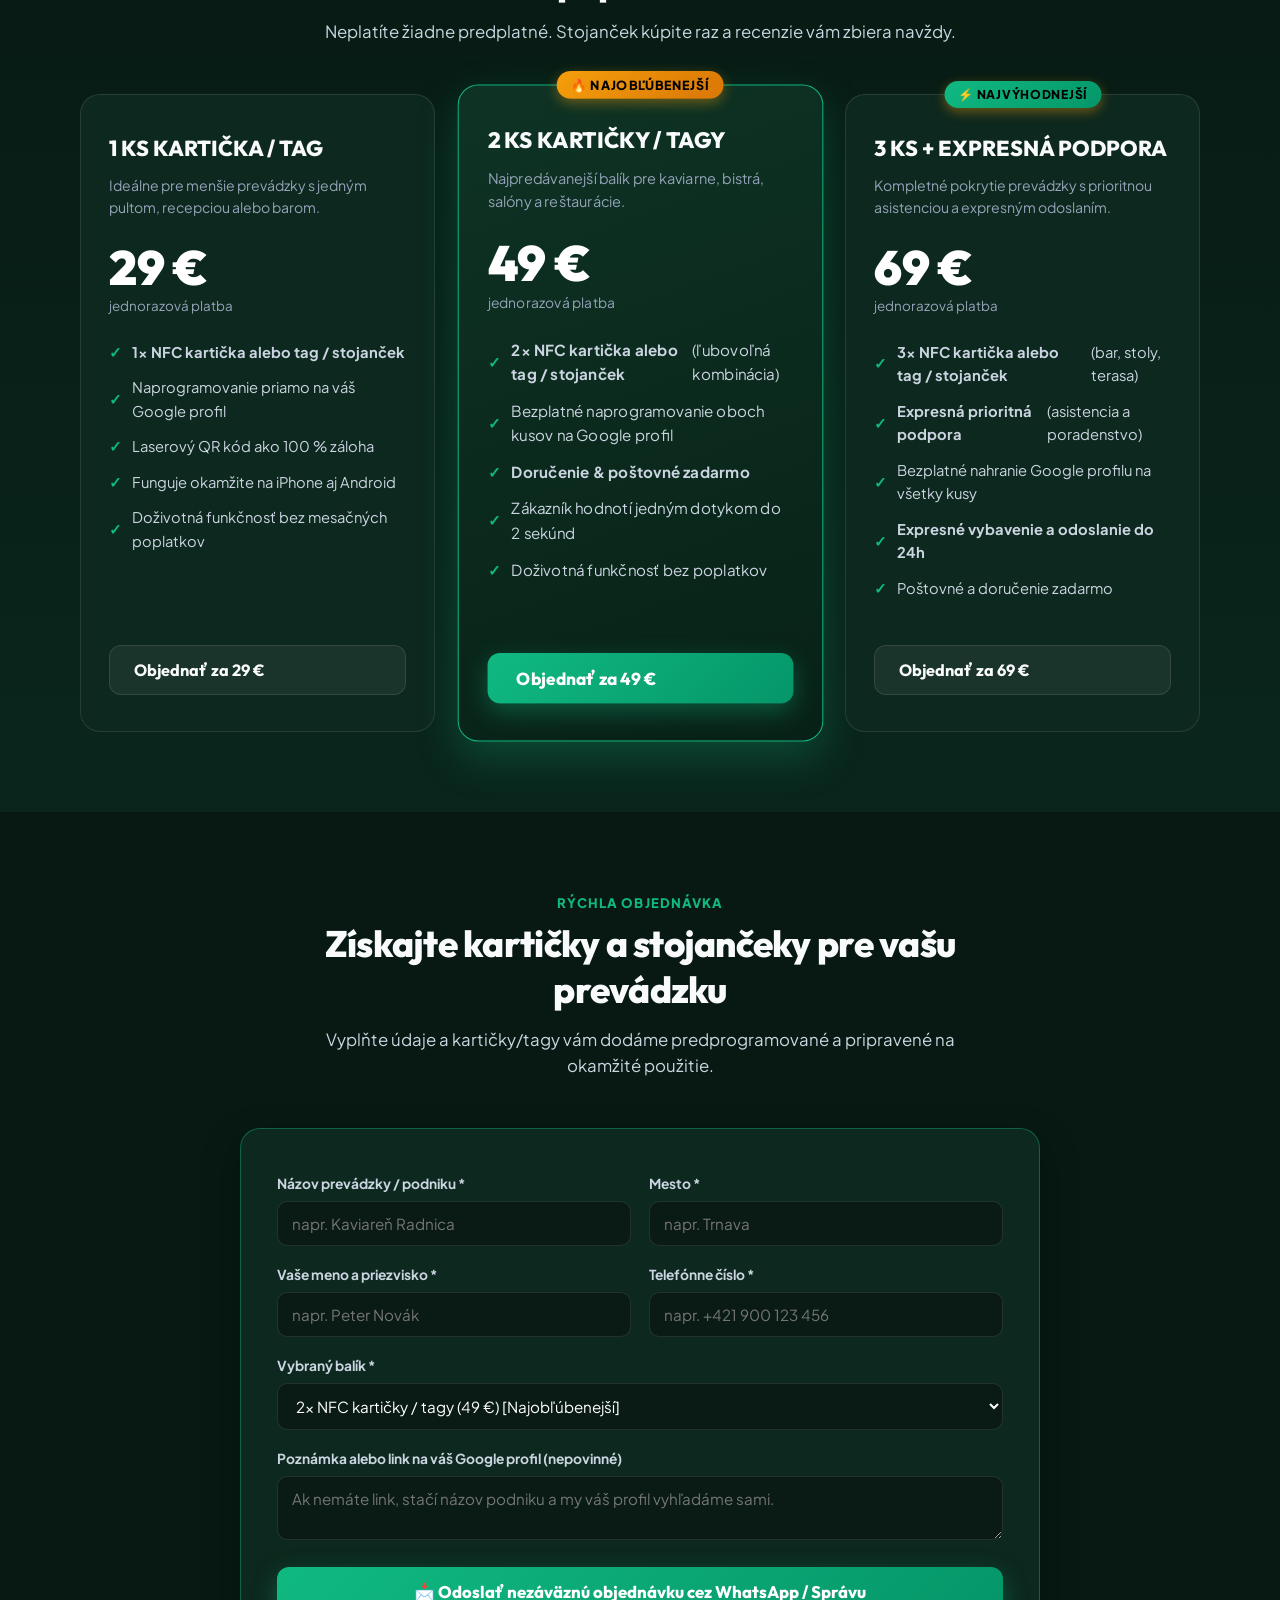
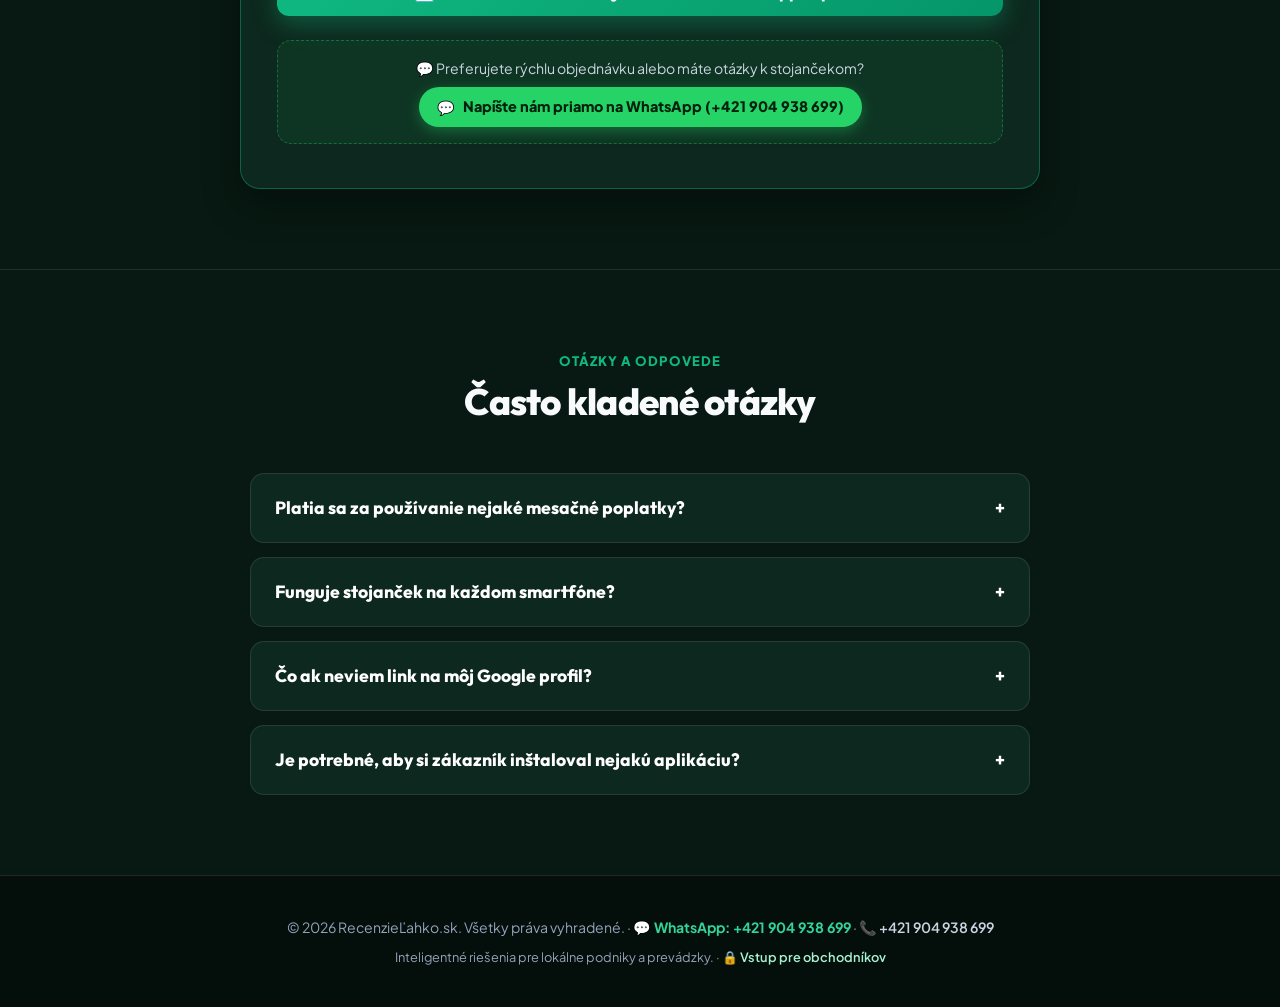
==== commit edda9381: "Pridany realisticky 3D vizual ruky so smartfonom prikladajucim k NFC Google stojanceku" ====
--- a/index.html
+++ b/index.html
@@ -9,7 +9,7 @@
     <meta name="referrer" content="strict-origin-when-cross-origin" />
     <link rel="icon" href="icon.svg" type="image/svg+xml" />
     <link rel="apple-touch-icon" href="icon-192.png" />
-    <link rel="stylesheet" href="landing.css?v=15" />
+    <link rel="stylesheet" href="landing.css?v=16" />
     <title>RecenzieĽahko.sk – Viac 5★ Google recenzií jedným dotykom</title>
   </head>
   <body>
@@ -101,60 +101,26 @@
               <button id="closeDemoBtn" class="demo-popup-close-btn" type="button">✕ Zavrieť ukážku</button>
             </div>
 
-            <!-- Animated 3D NFC Tap Stage Visual -->
+            <!-- Interactive 3D NFC Tap Stage Visual -->
             <div class="nfc-tap-stage" id="nfcTapStage">
-              <!-- NFC Signal Waves (Emitted from the card) -->
-              <div class="nfc-signal-waves" aria-hidden="true">
-                <div class="wave-ring ring-1"></div>
-                <div class="wave-ring ring-2"></div>
-                <div class="wave-ring ring-3"></div>
-              </div>
-
-              <!-- Haptic Beam Indicator -->
-              <div class="nfc-haptic-beam">
-                <span>⚡ Okamžitý NFC kontakt (1,2s)</span>
-              </div>
-
-              <!-- Smartphone Floating & Tapping -->
-              <div class="phone-mockup" id="phoneMockup">
-                <div class="phone-speaker-notch">
-                  <div class="phone-camera"></div>
-                </div>
-                <div class="phone-screen">
-                  <div class="phone-screen-header">
-                    <span class="phone-gmaps-badge">📍 Google Mapy</span>
-                    <span>100%</span>
-                  </div>
-                  <div class="phone-review-card">
-                    <div class="phone-biz-name">Kaviareň & Bistro Radnica</div>
-                    <div class="phone-stars-row">★★★★★</div>
-                    <div class="phone-review-tip">„Skvelá káva, milý personál!“</div>
-                    <span class="phone-action-pill">✓ Hodnotenie odoslané</span>
-                  </div>
-                </div>
-              </div>
-
-              <!-- NFC Card / Tag on Desk -->
-              <div class="nfc-card-mockup" id="nfcCardMockup">
-                <div class="card-top-row">
-                  <div class="stand-google-logo">
-                    <span>G</span><span>o</span><span>o</span><span>g</span><span>l</span><span>e</span>
-                  </div>
-                  <span class="card-chip-badge">NFC TAG</span>
-                </div>
-                <div class="card-center-nfc">
-                  <div class="card-nfc-icon">
-                    <svg width="32" height="32" viewBox="0 0 24 24" fill="none" stroke="currentColor" stroke-width="2.3" stroke-linecap="round" stroke-linejoin="round">
-                      <path d="M8.5 7.5a6 6 0 0 1 0 9"/>
-                      <path d="M5 4.5a10.5 10.5 0 0 1 0 15"/>
-                      <path d="M12 10.5a2 2 0 0 1 0 3"/>
-                    </svg>
-                  </div>
-                  <span class="card-tap-text">PRILOŽTE TELEFÓN</span>
-                </div>
-                <div class="card-bottom-row">
-                  <span class="card-stars">★★★★★</span>
-                  <span class="card-review-sub">Google Recenzie</span>
+              <div class="nfc-stage-media-wrap" id="nfcMediaWrap" title="Kliknite pre vyskúšanie priloženia">
+                <img src="nfc-tap-hand.jpg" alt="Ruka prikladá telefón k NFC stojančeku na Google recenzie" class="nfc-tap-image" id="nfcTapImg" loading="eager" />
+
+                <!-- Dynamic Animated NFC Wave Rings Overlay -->
+                <div class="nfc-wave-overlay" aria-hidden="true">
+                  <div class="wave-ring ring-1"></div>
+                  <div class="wave-ring ring-2"></div>
+                  <div class="wave-ring ring-3"></div>
+                </div>
+
+                <!-- Floating Interactive Badges -->
+                <div class="nfc-haptic-beam">
+                  <span>⚡ Okamžitý NFC kontakt (1,2s)</span>
+                </div>
+
+                <div class="nfc-floating-review-badge">
+                  <div class="nfc-badge-stars">★★★★★</div>
+                  <div class="nfc-badge-label">100% automatické</div>
                 </div>
               </div>
             </div>
@@ -163,7 +129,7 @@
               📱 Kliknite sem a vyskúšajte simuláciu priloženia
             </button>
             <p class="hint" style="margin-top: 10px; color: #64748b; font-size: 0.78rem;">
-              Inteligentné NFC kartičky a nálepky s okamžitým načítaním Google recenzií.
+              Reálna ukážka: Hosť len priloží mobil k stojančeku alebo nálepke.
             </p>
           </div>
         </div>
@@ -549,6 +515,6 @@
     </div>
 
     <!-- Script -->
-    <script src="landing.js?v=15"></script>
+    <script src="landing.js?v=16"></script>
   </body>
 </html>
--- a/landing.css
+++ b/landing.css
@@ -348,230 +348,65 @@
 .nfc-tap-stage {
   position: relative;
   width: 100%;
-  max-width: 320px;
-  height: 330px;
+  max-width: 420px;
   margin: 0 auto 18px;
-  display: flex;
-  flex-direction: column;
-  align-items: center;
-  justify-content: flex-end;
-  perspective: 1000px;
-}
-
-/* 1. Phone Mockup - Floats and taps down */
-.phone-mockup {
+  perspective: 1200px;
+}
+
+.nfc-stage-media-wrap {
+  position: relative;
+  width: 100%;
+  aspect-ratio: 1 / 1;
+  border-radius: 24px;
+  overflow: hidden;
+  box-shadow: 0 20px 45px rgba(0, 0, 0, 0.75), 0 0 35px rgba(16, 185, 129, 0.25);
+  border: 1.5px solid rgba(16, 185, 129, 0.4);
+  background: #061711;
+  transition: transform 0.4s cubic-bezier(0.16, 1, 0.3, 1), box-shadow 0.4s ease;
+  cursor: pointer;
+}
+
+.nfc-stage-media-wrap:hover {
+  transform: translateY(-4px) scale(1.015);
+  box-shadow: 0 26px 55px rgba(0, 0, 0, 0.85), 0 0 50px rgba(16, 185, 129, 0.45);
+}
+
+.nfc-tap-image {
+  width: 100%;
+  height: 100%;
+  object-fit: cover;
+  display: block;
+  transition: transform 0.6s cubic-bezier(0.16, 1, 0.3, 1);
+  animation: heroImageBreathe 6s infinite ease-in-out;
+}
+
+@keyframes heroImageBreathe {
+  0%, 100% {
+    transform: scale(1);
+  }
+  50% {
+    transform: scale(1.028);
+  }
+}
+
+/* Dynamic Animated NFC Wave Rings Overlay */
+.nfc-wave-overlay {
   position: absolute;
-  top: 10px;
-  width: 195px;
-  height: 225px;
-  background: #091712;
-  border: 3px solid #2d5542;
-  border-radius: 28px;
-  box-shadow: 0 18px 38px rgba(0, 0, 0, 0.65), 0 0 25px rgba(16, 185, 129, 0.25);
-  z-index: 5;
-  transform-style: preserve-3d;
-  transform: perspective(800px) rotateX(10deg) rotateY(-4deg);
-  animation: phoneTapLoop 4.5s infinite ease-in-out;
-  overflow: hidden;
-}
-
-.phone-speaker-notch {
-  width: 65px;
-  height: 12px;
-  background: #040907;
-  border-radius: 0 0 10px 10px;
-  margin: 0 auto;
-  position: relative;
-  display: flex;
-  align-items: center;
-  justify-content: center;
-}
-
-.phone-camera {
-  width: 5px;
-  height: 5px;
-  background: #11281e;
-  border-radius: 50%;
-  border: 1px solid #1a3c2e;
-}
-
-.phone-screen {
-  padding: 10px 10px 12px;
-  height: calc(100% - 12px);
-  display: flex;
-  flex-direction: column;
-  justify-content: space-between;
-  background: linear-gradient(180deg, #0f2c20 0%, #06130d 100%);
-  position: relative;
-}
-
-.phone-screen-header {
-  display: flex;
-  justify-content: space-between;
-  align-items: center;
-  font-size: 0.62rem;
-  font-weight: 750;
-  color: #94a3b8;
-  margin-bottom: 4px;
-}
-
-.phone-gmaps-badge {
-  color: #4ade80;
-  display: inline-flex;
-  align-items: center;
-  gap: 3px;
-}
-
-.phone-review-card {
-  background: rgba(255, 255, 255, 0.07);
-  border: 1px solid rgba(16, 185, 129, 0.3);
-  border-radius: 12px;
-  padding: 8px 6px;
-  text-align: center;
-  backdrop-filter: blur(4px);
-}
-
-.phone-biz-name {
-  font-size: 0.74rem;
-  font-weight: 850;
-  color: #ffffff;
-  margin-bottom: 4px;
-  white-space: nowrap;
-  overflow: hidden;
-  text-overflow: ellipsis;
-}
-
-.phone-stars-row {
-  display: flex;
-  justify-content: center;
-  gap: 2px;
-  color: #fbbf24;
-  font-size: 1.15rem;
-  line-height: 1;
-  margin-bottom: 4px;
-  animation: starSparkle 2s infinite ease-in-out;
-}
-
-.phone-review-tip {
-  font-size: 0.62rem;
-  color: #a7f3d0;
-  font-style: italic;
-  margin-bottom: 5px;
-}
-
-.phone-action-pill {
-  background: #10b981;
-  color: #051a11;
-  font-size: 0.62rem;
-  font-weight: 850;
-  padding: 3px 8px;
-  border-radius: 99px;
-  display: inline-block;
-  letter-spacing: 0.02em;
-}
-
-/* 2. NFC Card / Tag Mockup - On the desk */
-.nfc-card-mockup {
-  position: relative;
-  width: 235px;
-  height: 135px;
-  background: linear-gradient(135deg, #13392a 0%, #0a1f17 100%);
-  border: 2px solid rgba(52, 211, 153, 0.45);
-  border-radius: 18px;
-  padding: 12px 14px;
-  display: flex;
-  flex-direction: column;
-  justify-content: space-between;
-  box-shadow: 0 16px 36px rgba(0, 0, 0, 0.75), inset 0 1px 2px rgba(255, 255, 255, 0.25);
-  z-index: 2;
-  transform: perspective(600px) rotateX(25deg);
-  transition: transform 0.3s, box-shadow 0.3s;
-}
-
-.card-top-row {
-  display: flex;
-  justify-content: space-between;
-  align-items: center;
-}
-
-.stand-google-logo {
-  font-size: 1.25rem;
-  font-weight: 800;
-  letter-spacing: -0.02em;
-}
-
-.stand-google-logo span:nth-child(1) { color: #4285F4; }
-.stand-google-logo span:nth-child(2) { color: #EA4335; }
-.stand-google-logo span:nth-child(3) { color: #FBBC05; }
-.stand-google-logo span:nth-child(4) { color: #4285F4; }
-.stand-google-logo span:nth-child(5) { color: #34A853; }
-.stand-google-logo span:nth-child(6) { color: #EA4335; }
-
-.card-chip-badge {
-  background: rgba(16, 185, 129, 0.2);
-  border: 1px solid #10b981;
-  color: #6ee7b7;
-  font-size: 0.6rem;
-  font-weight: 850;
-  padding: 2px 7px;
-  border-radius: 6px;
-  letter-spacing: 0.06em;
-}
-
-.card-center-nfc {
-  display: flex;
-  flex-direction: column;
-  align-items: center;
-  justify-content: center;
-  gap: 2px;
-  color: #10b981;
-}
-
-.card-nfc-icon svg {
-  color: #34d399;
-  animation: nfcPulse 1.8s infinite ease-in-out;
-}
-
-.card-tap-text {
-  font-size: 0.65rem;
-  font-weight: 850;
-  letter-spacing: 0.1em;
-  color: #cbd5e1;
-}
-
-.card-bottom-row {
-  display: flex;
-  justify-content: space-between;
-  align-items: center;
-}
-
-.card-stars {
-  color: #fbbf24;
-  font-size: 0.85rem;
-  letter-spacing: 1px;
-}
-
-.card-review-sub {
-  color: #94a3b8;
-  font-size: 0.64rem;
-  font-weight: 600;
-}
-
-/* 3. NFC Signal Waves */
-.nfc-signal-waves {
-  position: absolute;
-  bottom: 60px;
+  bottom: 22%;
+  left: 45%;
   width: 140px;
   height: 140px;
+  transform: translate(-50%, 50%);
   pointer-events: none;
-  z-index: 3;
+  z-index: 4;
 }
 
 .wave-ring {
   position: absolute;
   inset: 0;
   border-radius: 50%;
-  border: 2px solid rgba(16, 185, 129, 0.6);
+  border: 2.5px solid rgba(52, 211, 153, 0.8);
+  box-shadow: 0 0 16px rgba(16, 185, 129, 0.65);
   opacity: 0;
   animation: nfcWaveRing 2.4s infinite ease-out;
 }
@@ -580,73 +415,74 @@
 .ring-2 { animation-delay: 0.8s; }
 .ring-3 { animation-delay: 1.6s; }
 
-/* 4. Haptic Beam Flash */
+/* Floating Interactive Badges */
 .nfc-haptic-beam {
   position: absolute;
-  top: 15px;
-  background: rgba(16, 185, 129, 0.15);
-  border: 1px solid #10b981;
+  top: 14px;
+  left: 14px;
+  background: rgba(6, 23, 17, 0.88);
+  border: 1.5px solid #10b981;
   color: #a7f3d0;
-  padding: 4px 10px;
+  padding: 6px 14px;
   border-radius: 99px;
-  font-size: 0.68rem;
+  font-size: 0.76rem;
   font-weight: 800;
+  letter-spacing: 0.04em;
+  z-index: 5;
+  backdrop-filter: blur(8px);
+  box-shadow: 0 4px 16px rgba(0, 0, 0, 0.6);
+  animation: hapticPulse 2.5s infinite ease-in-out;
+}
+
+.nfc-floating-review-badge {
+  position: absolute;
+  bottom: 14px;
+  right: 14px;
+  background: rgba(6, 23, 17, 0.92);
+  border: 1px solid rgba(251, 191, 36, 0.55);
+  border-radius: 12px;
+  padding: 6px 12px;
+  text-align: right;
+  z-index: 5;
+  backdrop-filter: blur(8px);
+  box-shadow: 0 6px 20px rgba(0, 0, 0, 0.7);
+}
+
+.nfc-badge-stars {
+  color: #fbbf24;
+  font-size: 0.95rem;
+  line-height: 1;
+  margin-bottom: 2px;
+  letter-spacing: 1px;
+}
+
+.nfc-badge-label {
+  color: #cbd5e1;
+  font-size: 0.65rem;
+  font-weight: 750;
+  text-transform: uppercase;
   letter-spacing: 0.05em;
-  z-index: 10;
-  animation: hapticPulse 2s infinite ease-in-out;
 }
 
 /* Keyframes */
-@keyframes phoneTapLoop {
-  0% {
-    transform: perspective(800px) rotateX(10deg) rotateY(-4deg) translateY(0px) scale(1);
-  }
-  35% {
-    transform: perspective(800px) rotateX(12deg) rotateY(-2deg) translateY(55px) scale(1.02);
-  }
-  48% {
-    transform: perspective(800px) rotateX(14deg) rotateY(0deg) translateY(75px) scale(1.04);
-    box-shadow: 0 8px 30px rgba(16, 185, 129, 0.6), 0 0 35px rgba(52, 211, 153, 0.4);
-  }
-  60% {
-    transform: perspective(800px) rotateX(12deg) rotateY(-2deg) translateY(68px) scale(1.02);
-  }
-  85% {
-    transform: perspective(800px) rotateX(10deg) rotateY(-4deg) translateY(12px) scale(1);
-  }
-  100% {
-    transform: perspective(800px) rotateX(10deg) rotateY(-4deg) translateY(0px) scale(1);
-  }
-}
-
 @keyframes nfcWaveRing {
   0% {
     transform: scale(0.35);
-    opacity: 0.9;
+    opacity: 0.95;
   }
   70% {
-    transform: scale(1.3);
-    opacity: 0.2;
+    transform: scale(1.35);
+    opacity: 0.25;
   }
   100% {
-    transform: scale(1.6);
+    transform: scale(1.65);
     opacity: 0;
   }
 }
 
-@keyframes nfcPulse {
-  0%, 100% { transform: scale(1); opacity: 0.85; }
-  50% { transform: scale(1.15); opacity: 1; filter: drop-shadow(0 0 8px #10b981); }
-}
-
-@keyframes starSparkle {
-  0%, 100% { transform: scale(1); }
-  50% { transform: scale(1.08); filter: drop-shadow(0 0 4px #fbbf24); }
-}
-
 @keyframes hapticPulse {
-  0%, 100% { opacity: 0.7; transform: translateY(0); }
-  50% { opacity: 1; transform: translateY(-2px); box-shadow: 0 0 15px rgba(16, 185, 129, 0.3); }
+  0%, 100% { opacity: 0.8; transform: translateY(0); }
+  50% { opacity: 1; transform: translateY(-2px); box-shadow: 0 0 18px rgba(16, 185, 129, 0.5); }
 }
 
 .interactive-demo-btn {
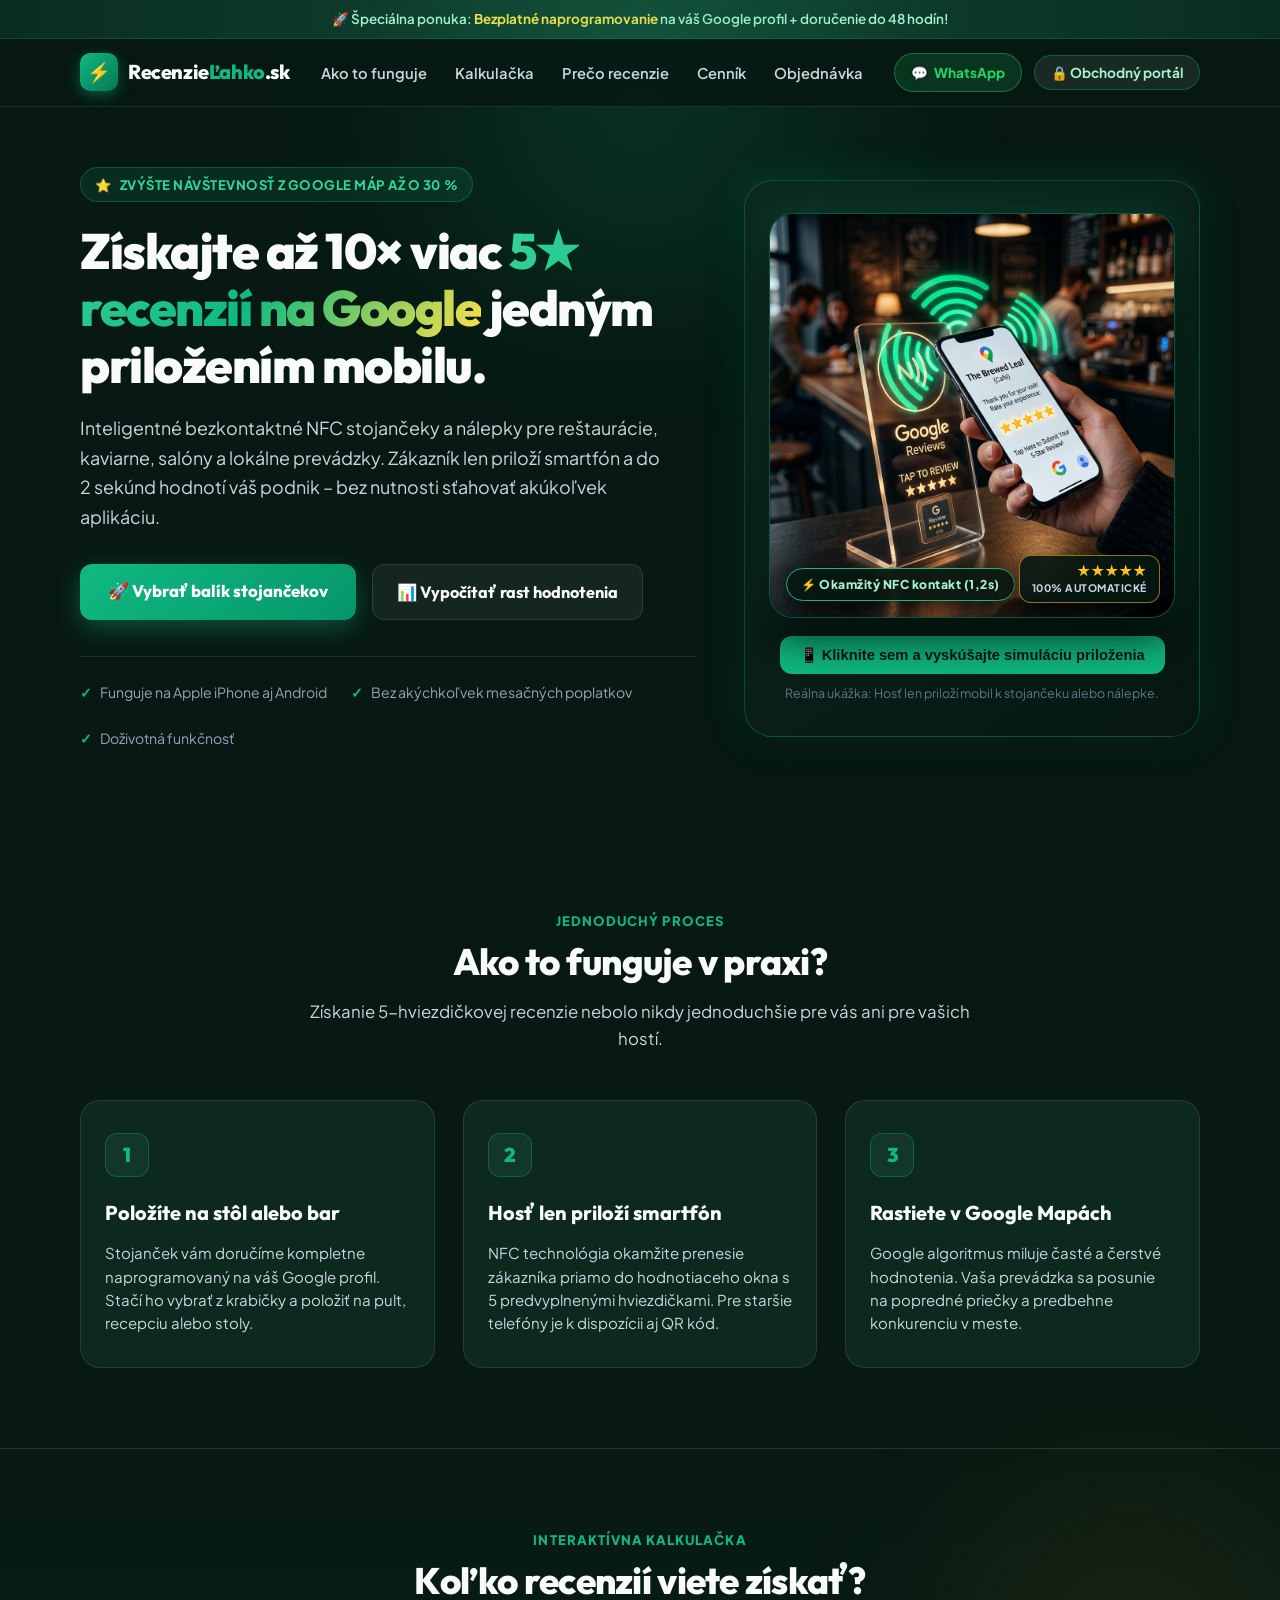
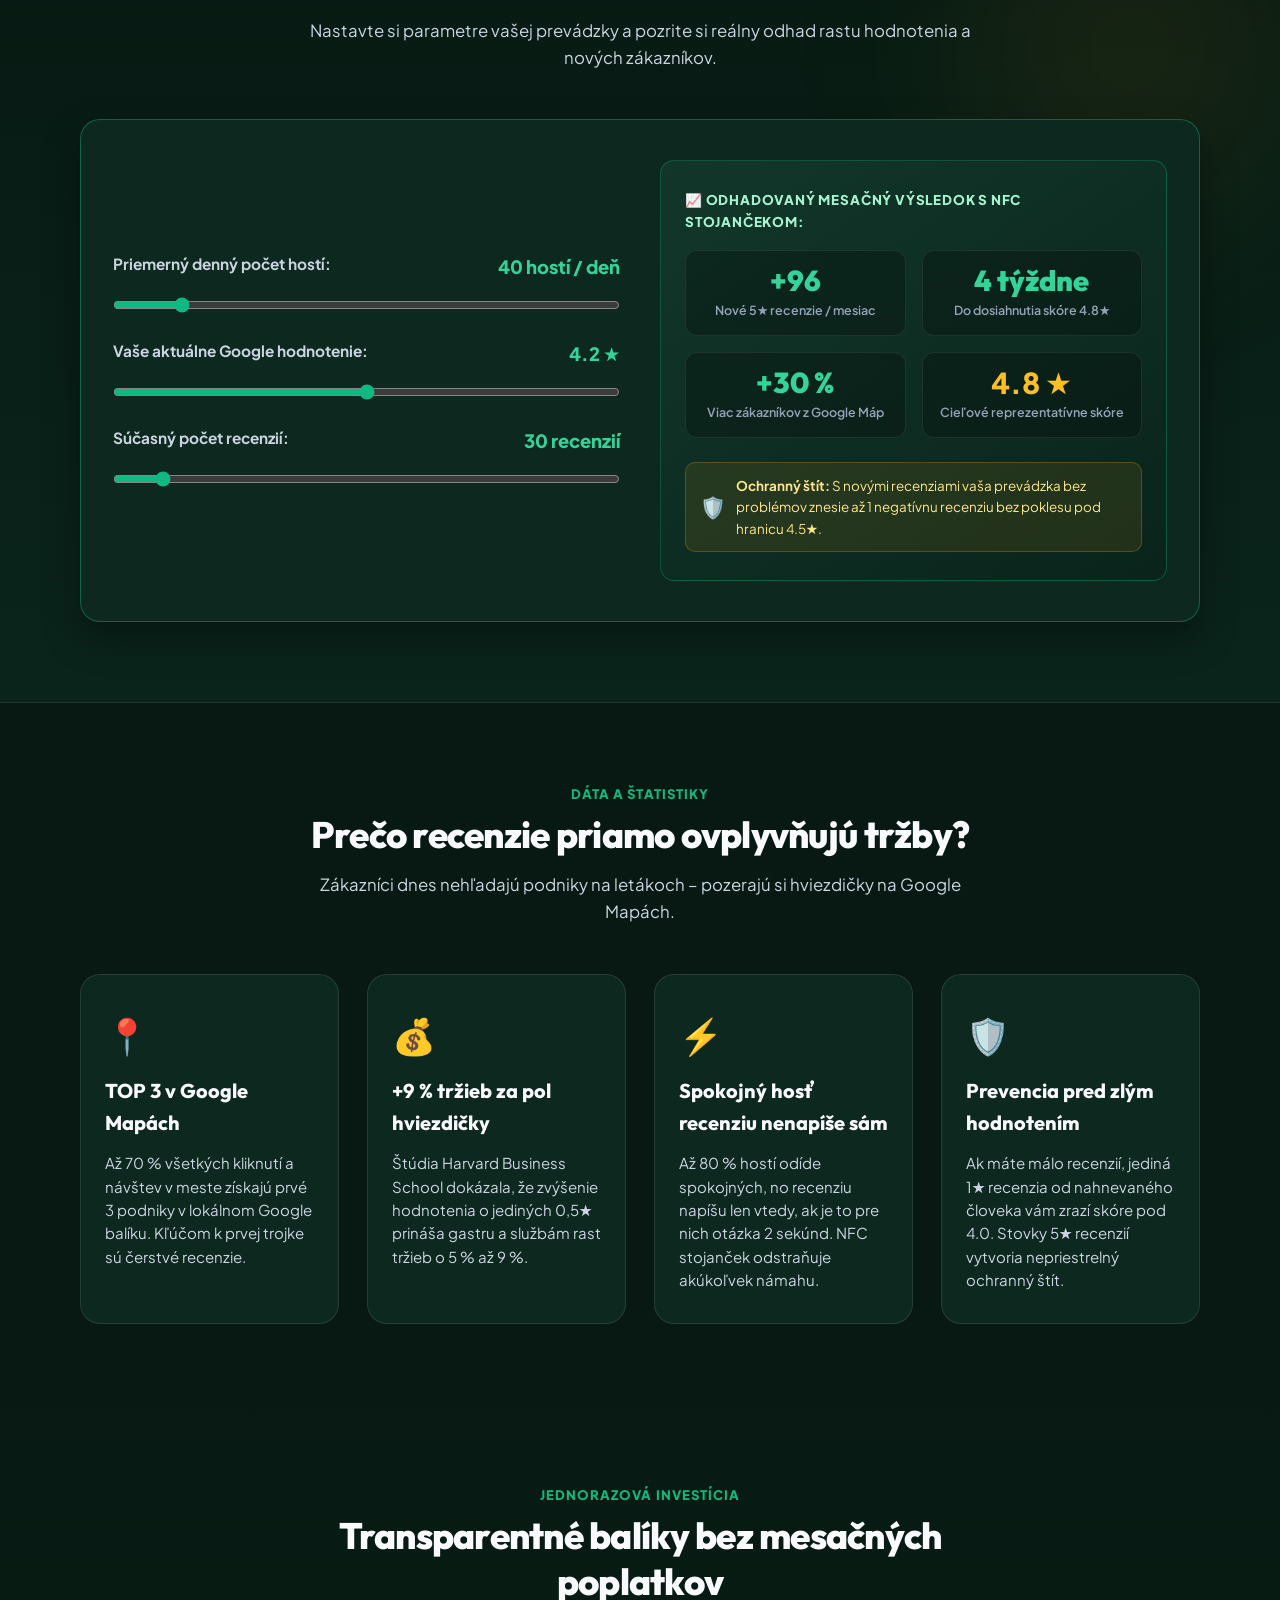
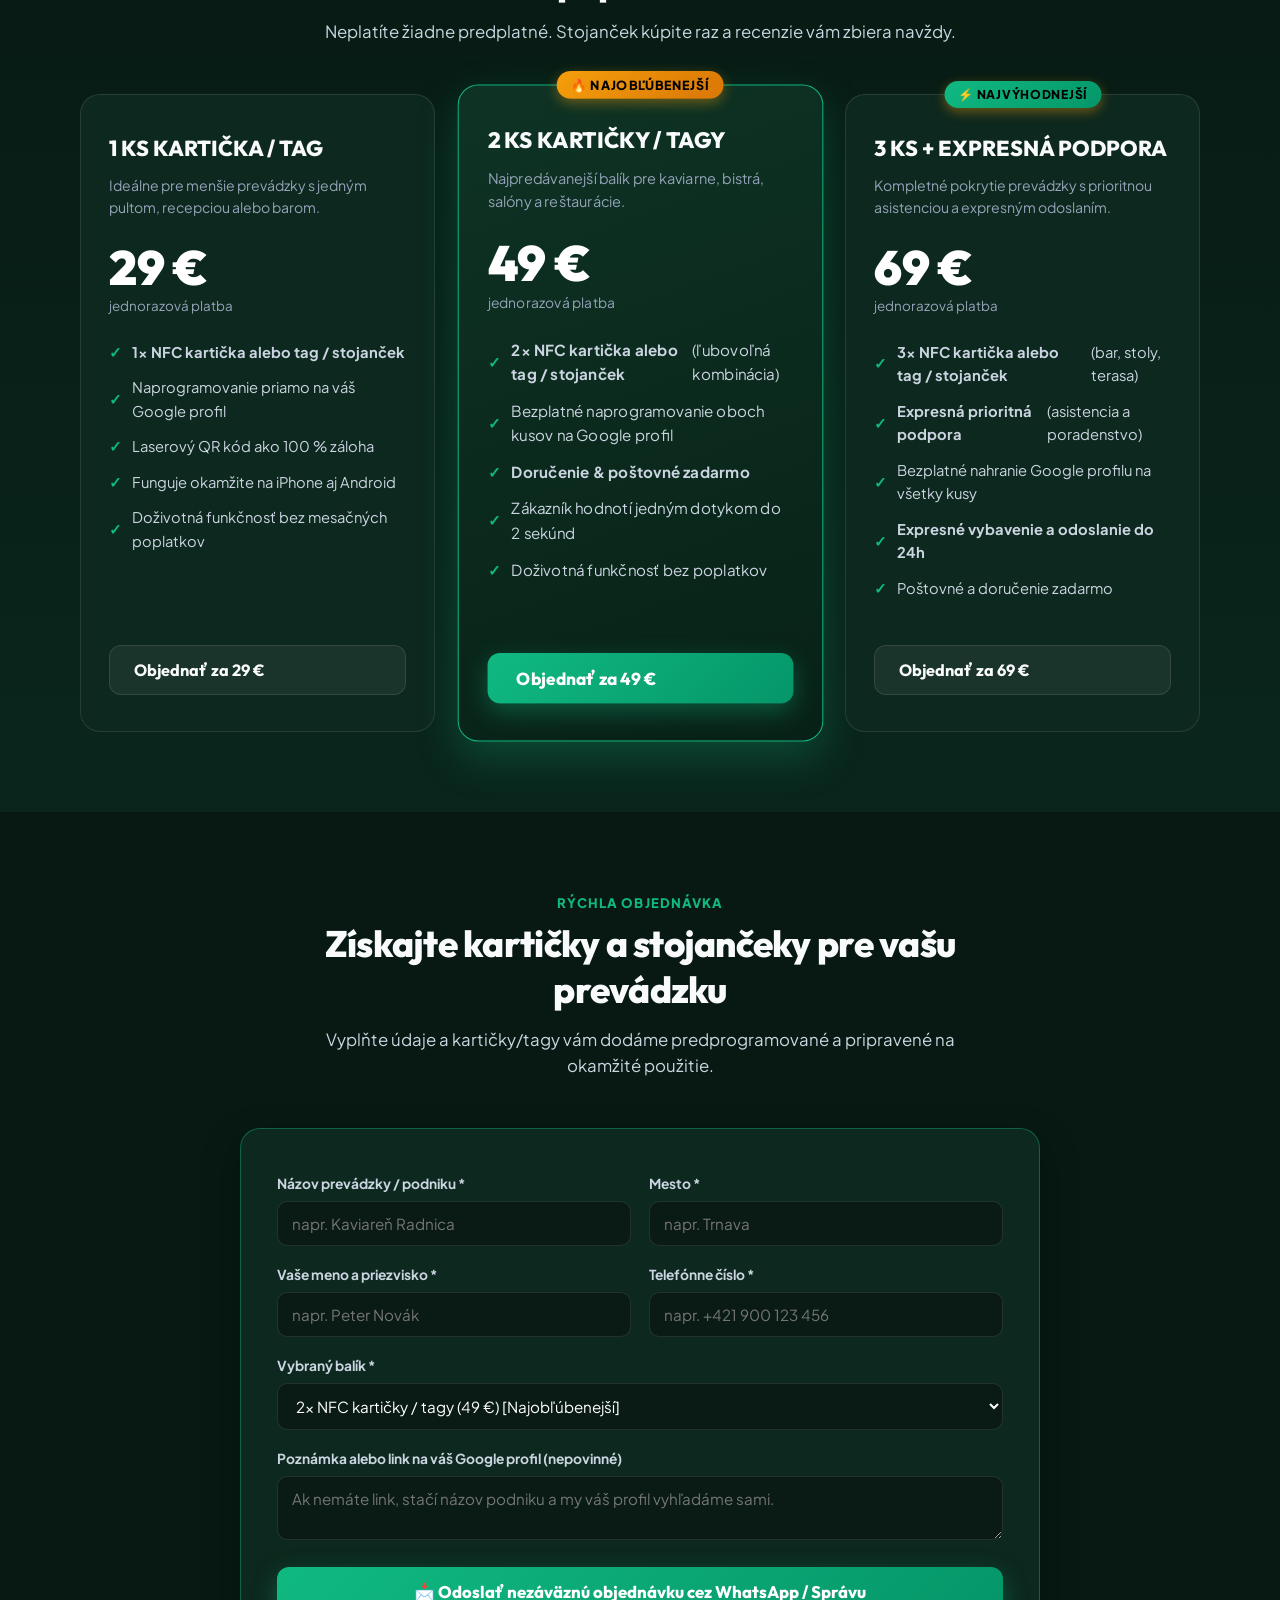
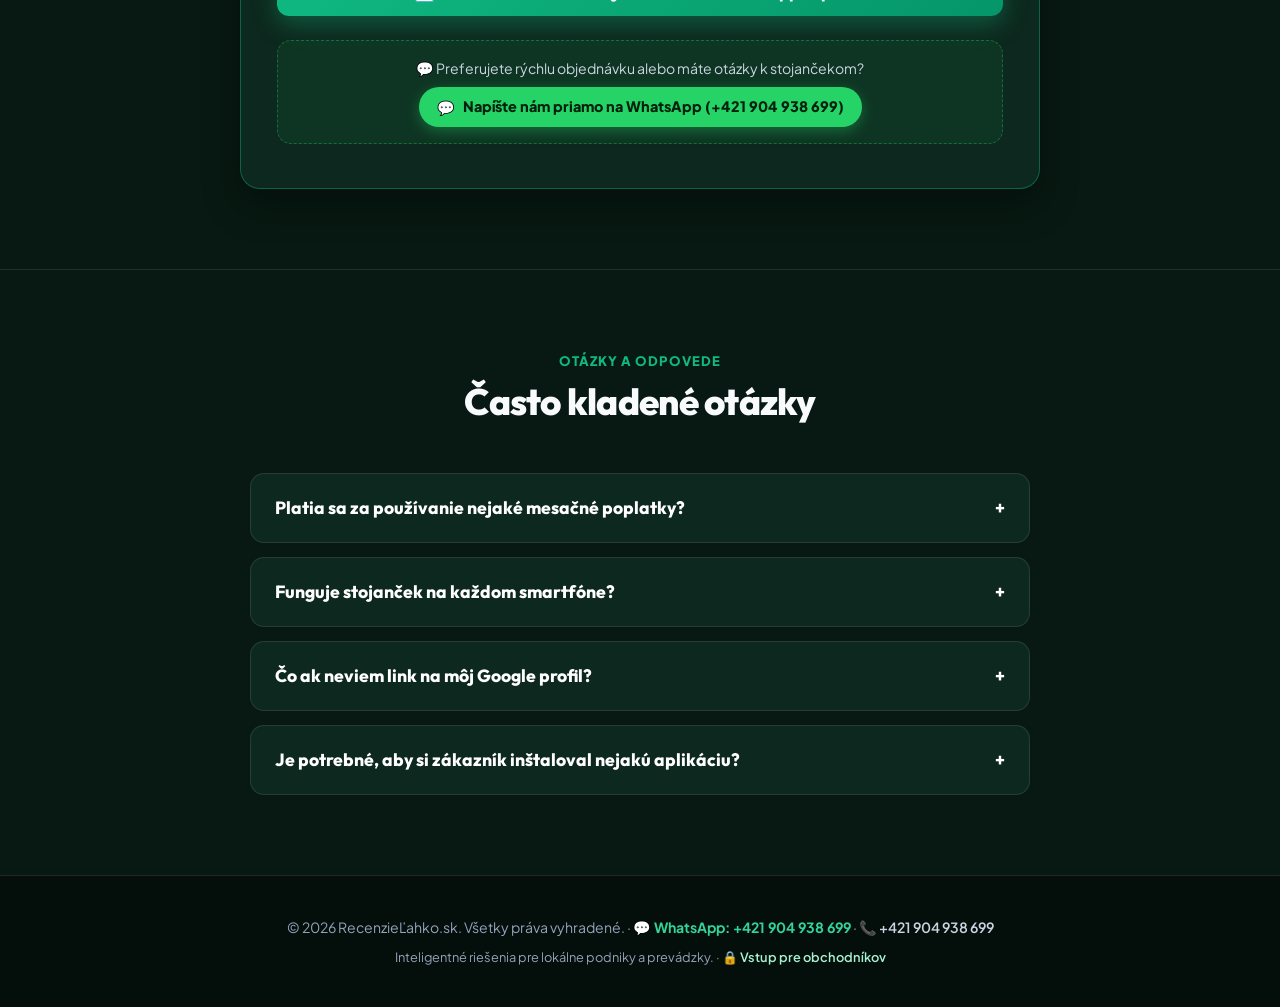
==== commit b3afc706: "Opravena perspektiva telefonu a ruky - predna obrazovka iPhonu s Google recenziou" ====
--- a/index.html
+++ b/index.html
@@ -9,7 +9,7 @@
     <meta name="referrer" content="strict-origin-when-cross-origin" />
     <link rel="icon" href="icon.svg" type="image/svg+xml" />
     <link rel="apple-touch-icon" href="icon-192.png" />
-    <link rel="stylesheet" href="landing.css?v=16" />
+    <link rel="stylesheet" href="landing.css?v=17" />
     <title>RecenzieĽahko.sk – Viac 5★ Google recenzií jedným dotykom</title>
   </head>
   <body>
@@ -104,7 +104,7 @@
             <!-- Interactive 3D NFC Tap Stage Visual -->
             <div class="nfc-tap-stage" id="nfcTapStage">
               <div class="nfc-stage-media-wrap" id="nfcMediaWrap" title="Kliknite pre vyskúšanie priloženia">
-                <img src="nfc-tap-hand.jpg" alt="Ruka prikladá telefón k NFC stojančeku na Google recenzie" class="nfc-tap-image" id="nfcTapImg" loading="eager" />
+                <img src="nfc-tap-hand.jpg?v=17" alt="Ruka prikladá telefón k NFC stojančeku na Google recenzie" class="nfc-tap-image" id="nfcTapImg" loading="eager" />
 
                 <!-- Dynamic Animated NFC Wave Rings Overlay -->
                 <div class="nfc-wave-overlay" aria-hidden="true">
@@ -515,6 +515,6 @@
     </div>
 
     <!-- Script -->
-    <script src="landing.js?v=16"></script>
+    <script src="landing.js?v=17"></script>
   </body>
 </html>
--- a/landing.css
+++ b/landing.css
@@ -392,11 +392,11 @@
 /* Dynamic Animated NFC Wave Rings Overlay */
 .nfc-wave-overlay {
   position: absolute;
-  bottom: 22%;
-  left: 45%;
-  width: 140px;
-  height: 140px;
-  transform: translate(-50%, 50%);
+  top: 18%;
+  left: 48%;
+  width: 120px;
+  height: 120px;
+  transform: translate(-50%, -50%);
   pointer-events: none;
   z-index: 4;
 }
@@ -405,8 +405,8 @@
   position: absolute;
   inset: 0;
   border-radius: 50%;
-  border: 2.5px solid rgba(52, 211, 153, 0.8);
-  box-shadow: 0 0 16px rgba(16, 185, 129, 0.65);
+  border: 2.5px solid rgba(52, 211, 153, 0.85);
+  box-shadow: 0 0 16px rgba(16, 185, 129, 0.7);
   opacity: 0;
   animation: nfcWaveRing 2.4s infinite ease-out;
 }
@@ -418,8 +418,8 @@
 /* Floating Interactive Badges */
 .nfc-haptic-beam {
   position: absolute;
-  top: 14px;
-  left: 14px;
+  bottom: 16px;
+  left: 16px;
   background: rgba(6, 23, 17, 0.88);
   border: 1.5px solid #10b981;
   color: #a7f3d0;
